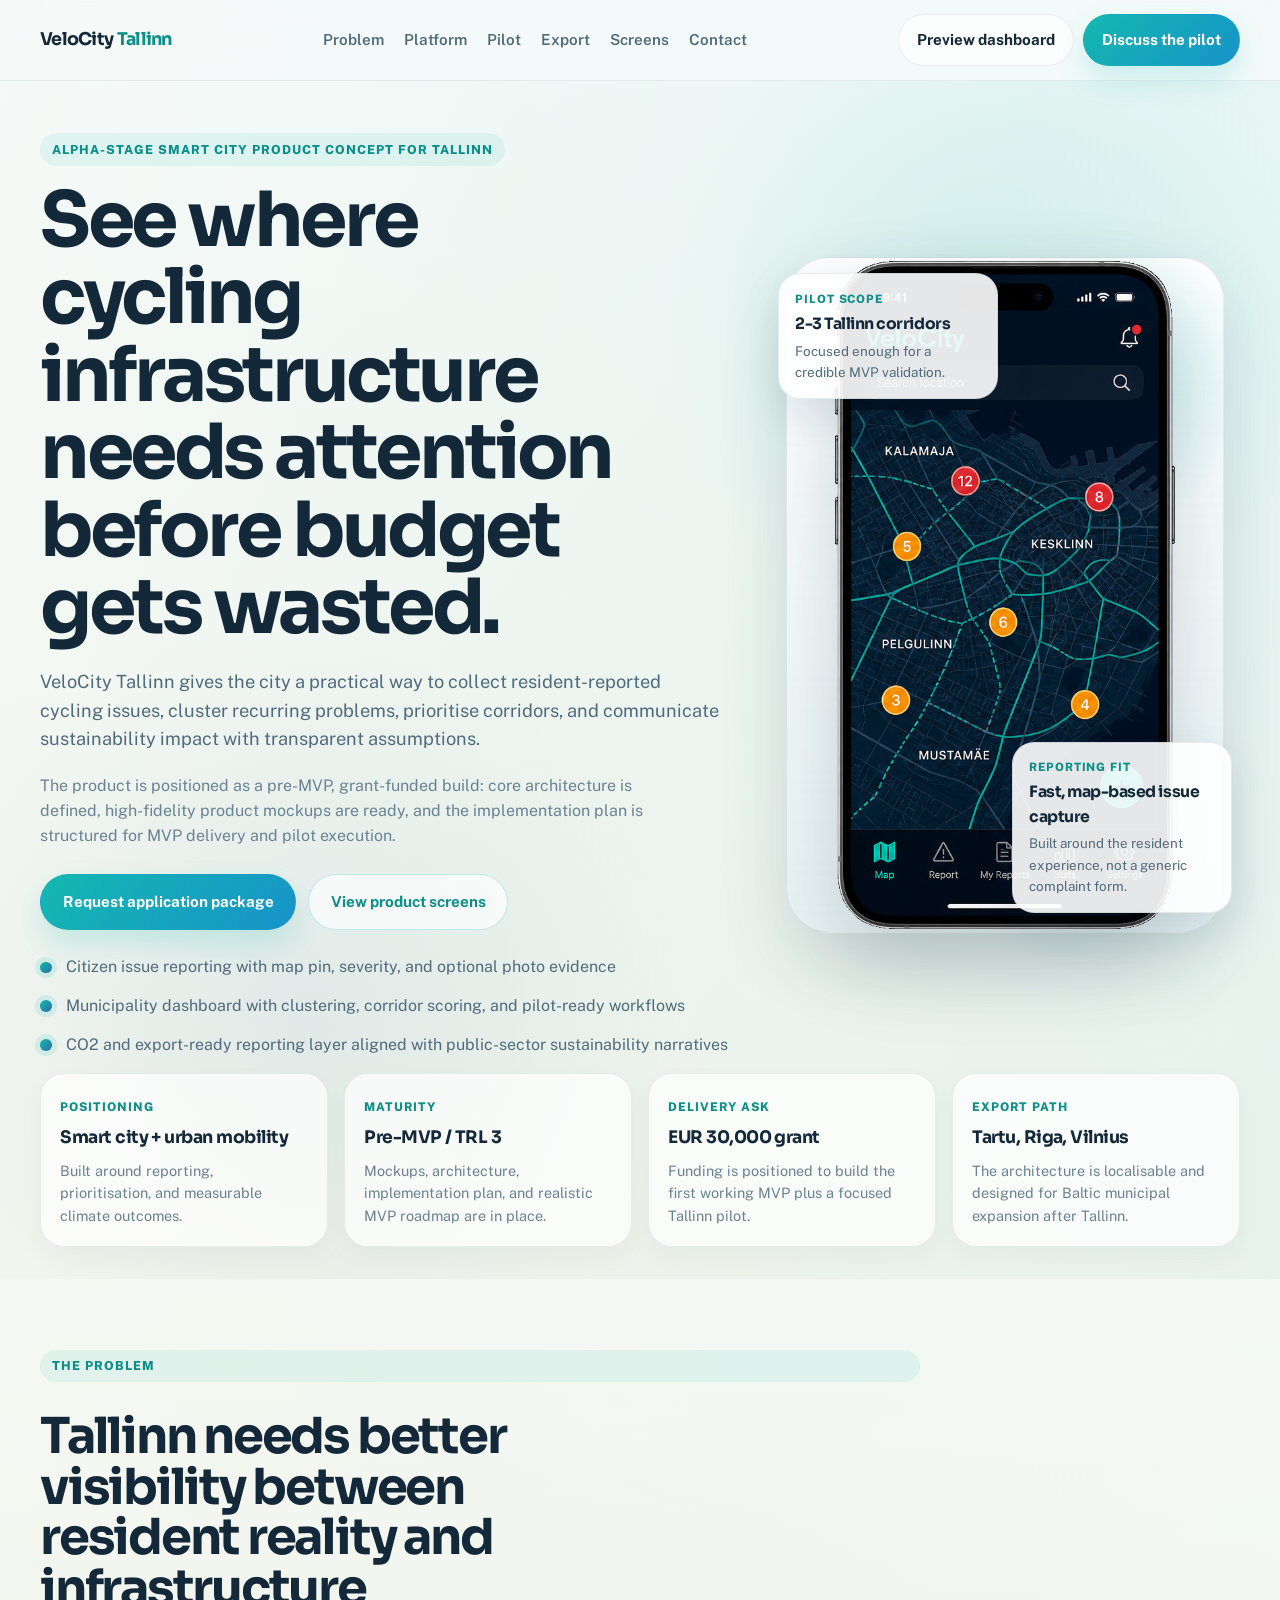
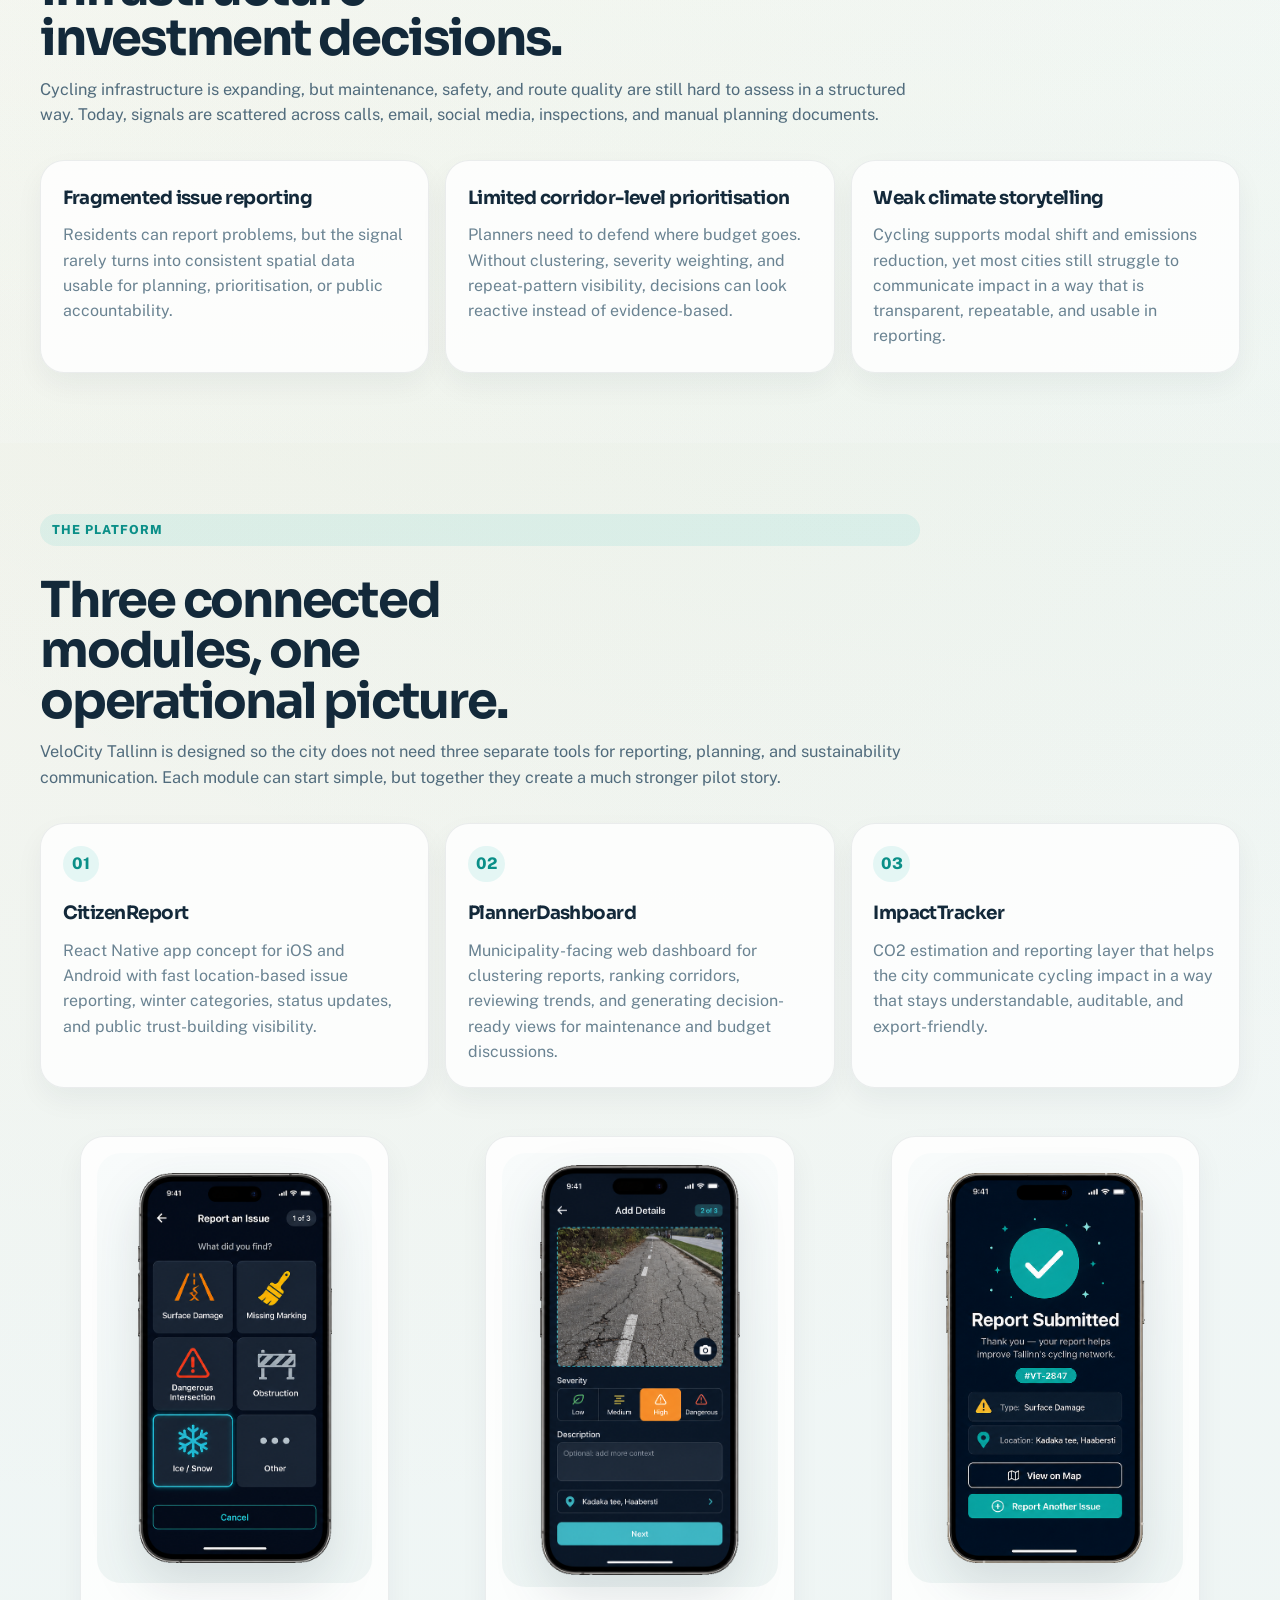
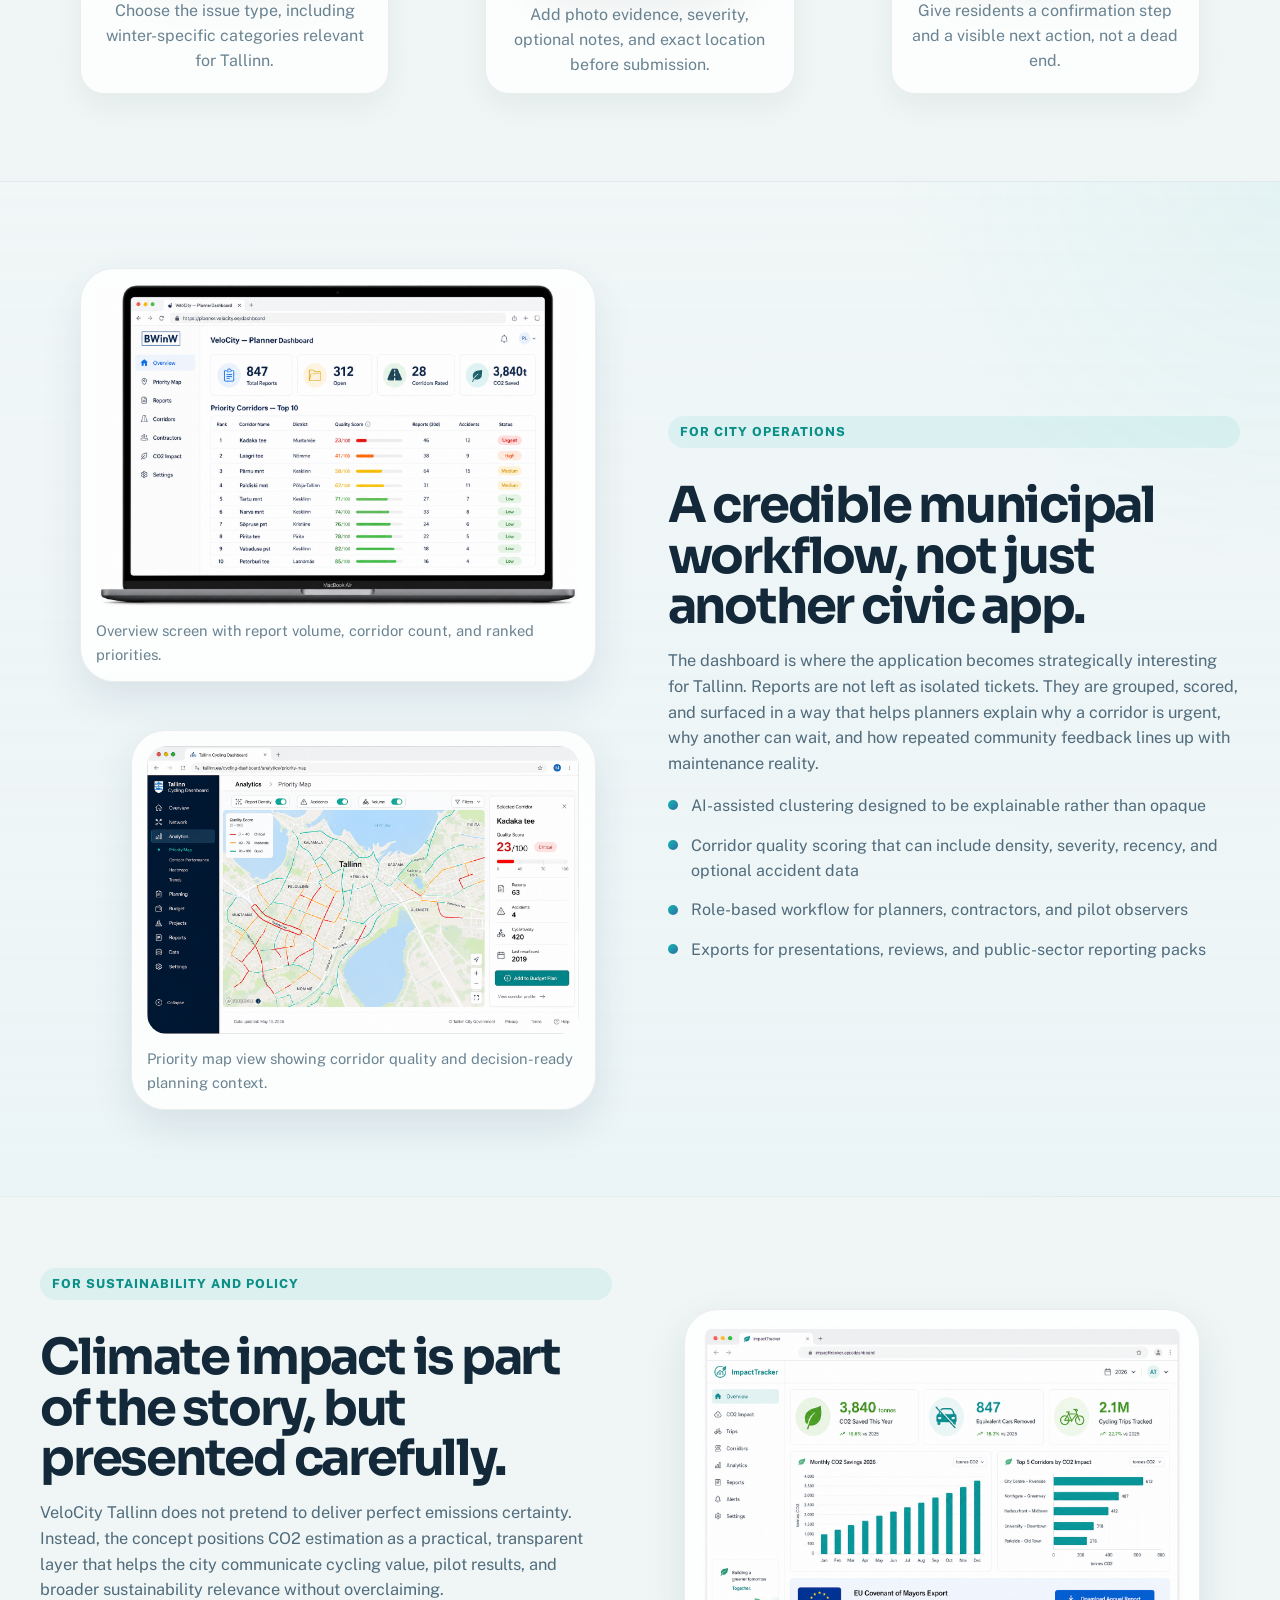
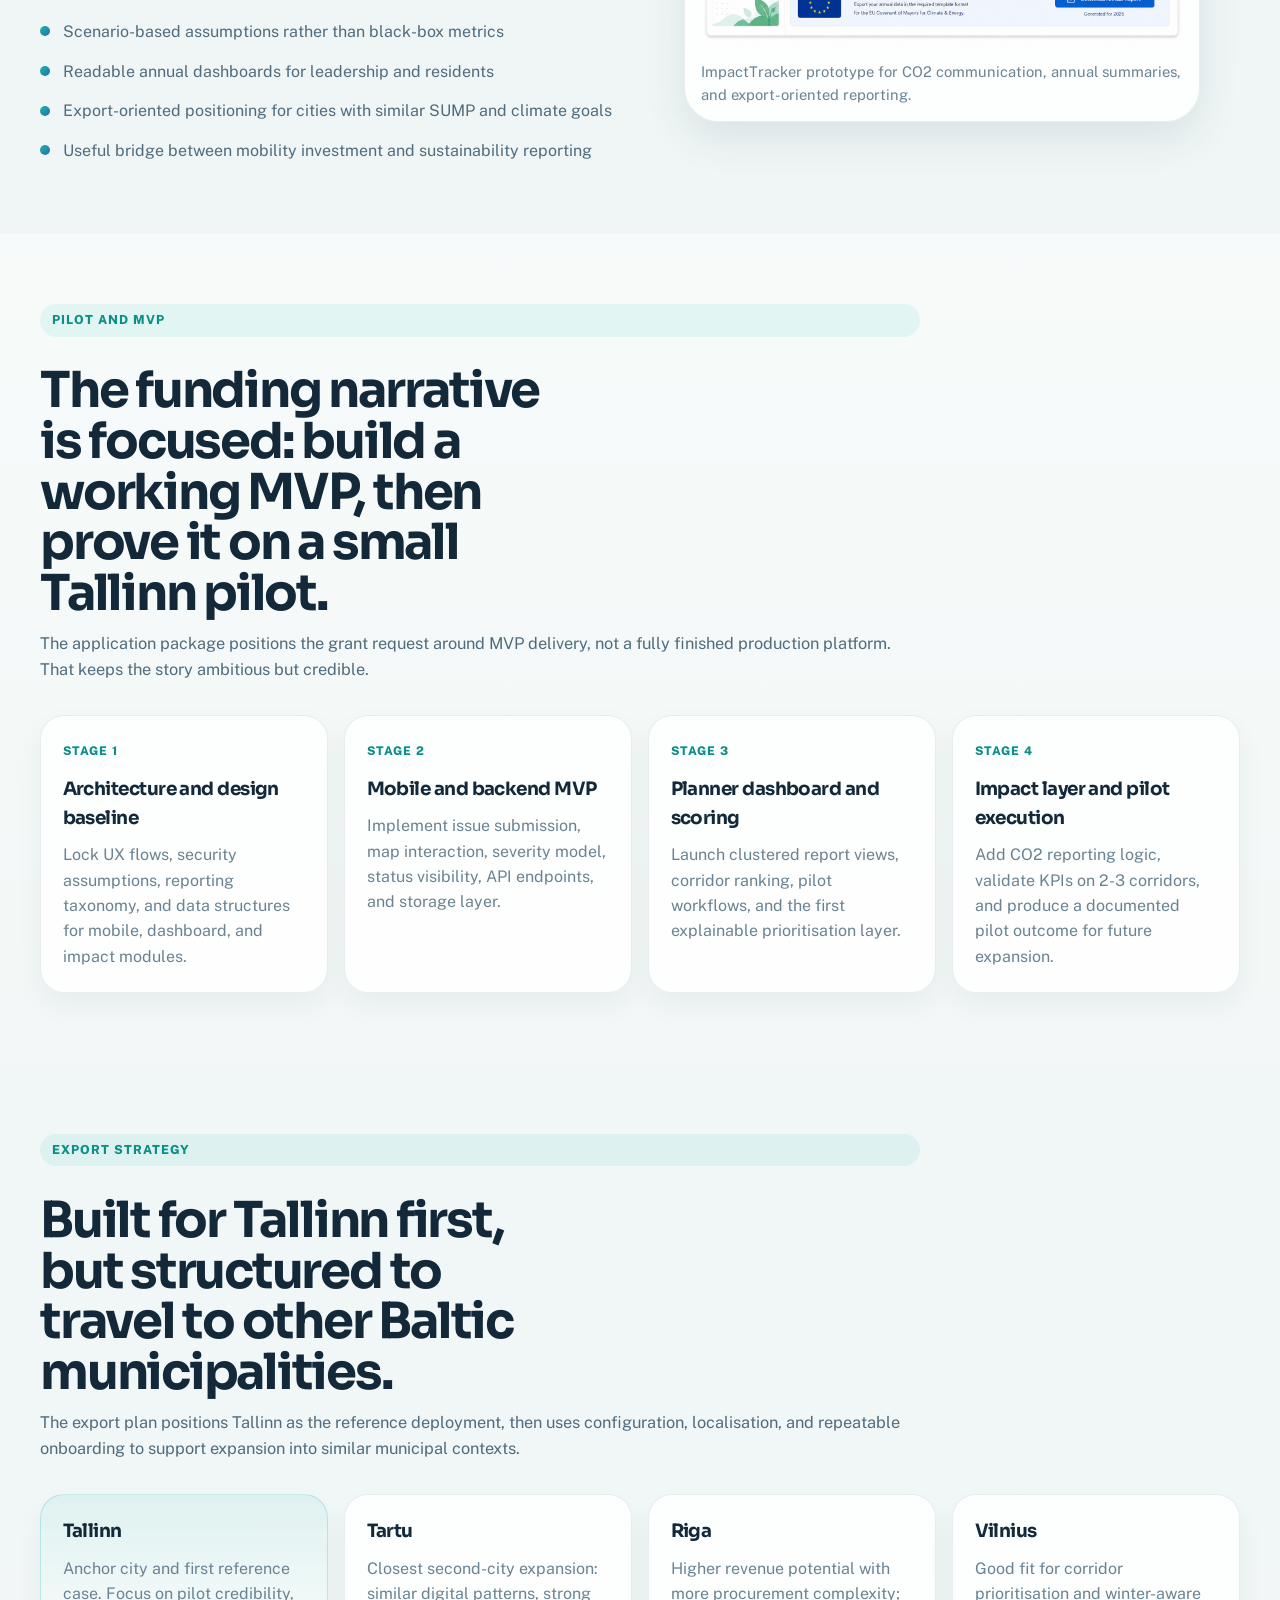
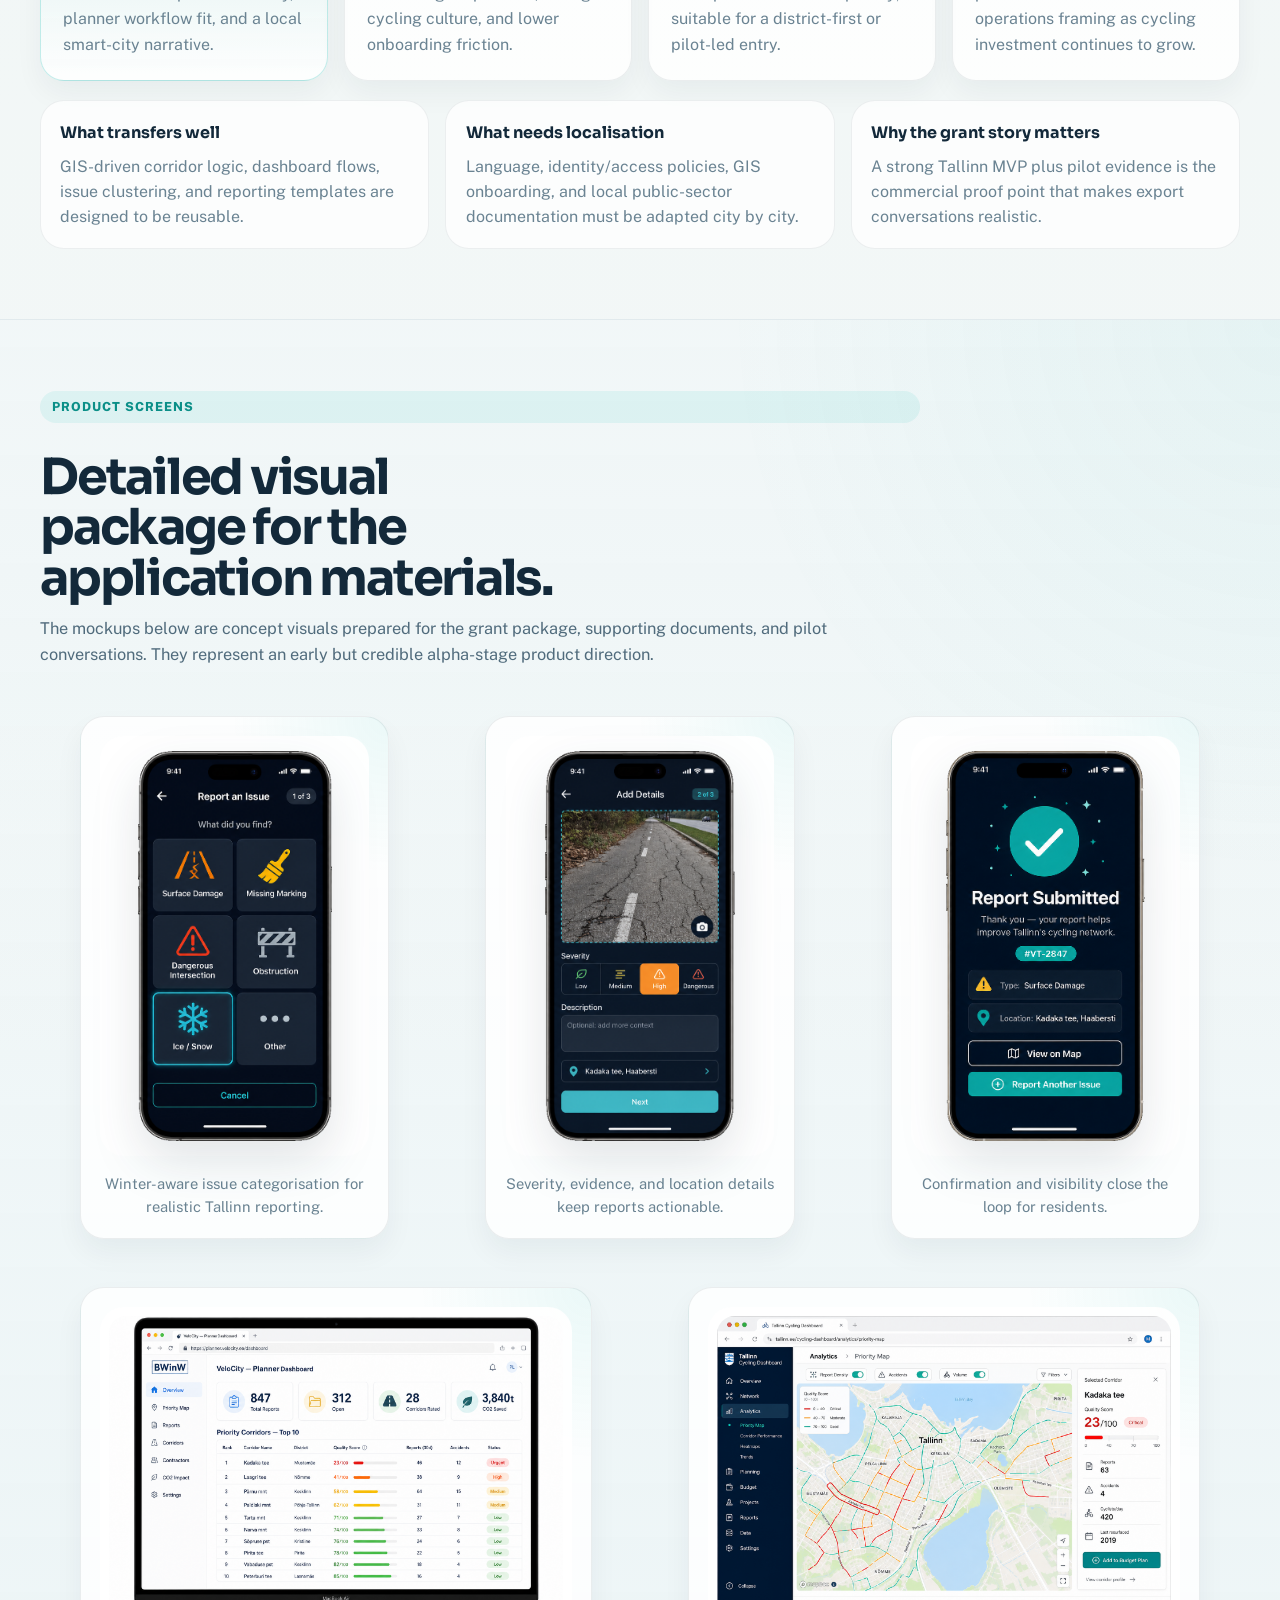
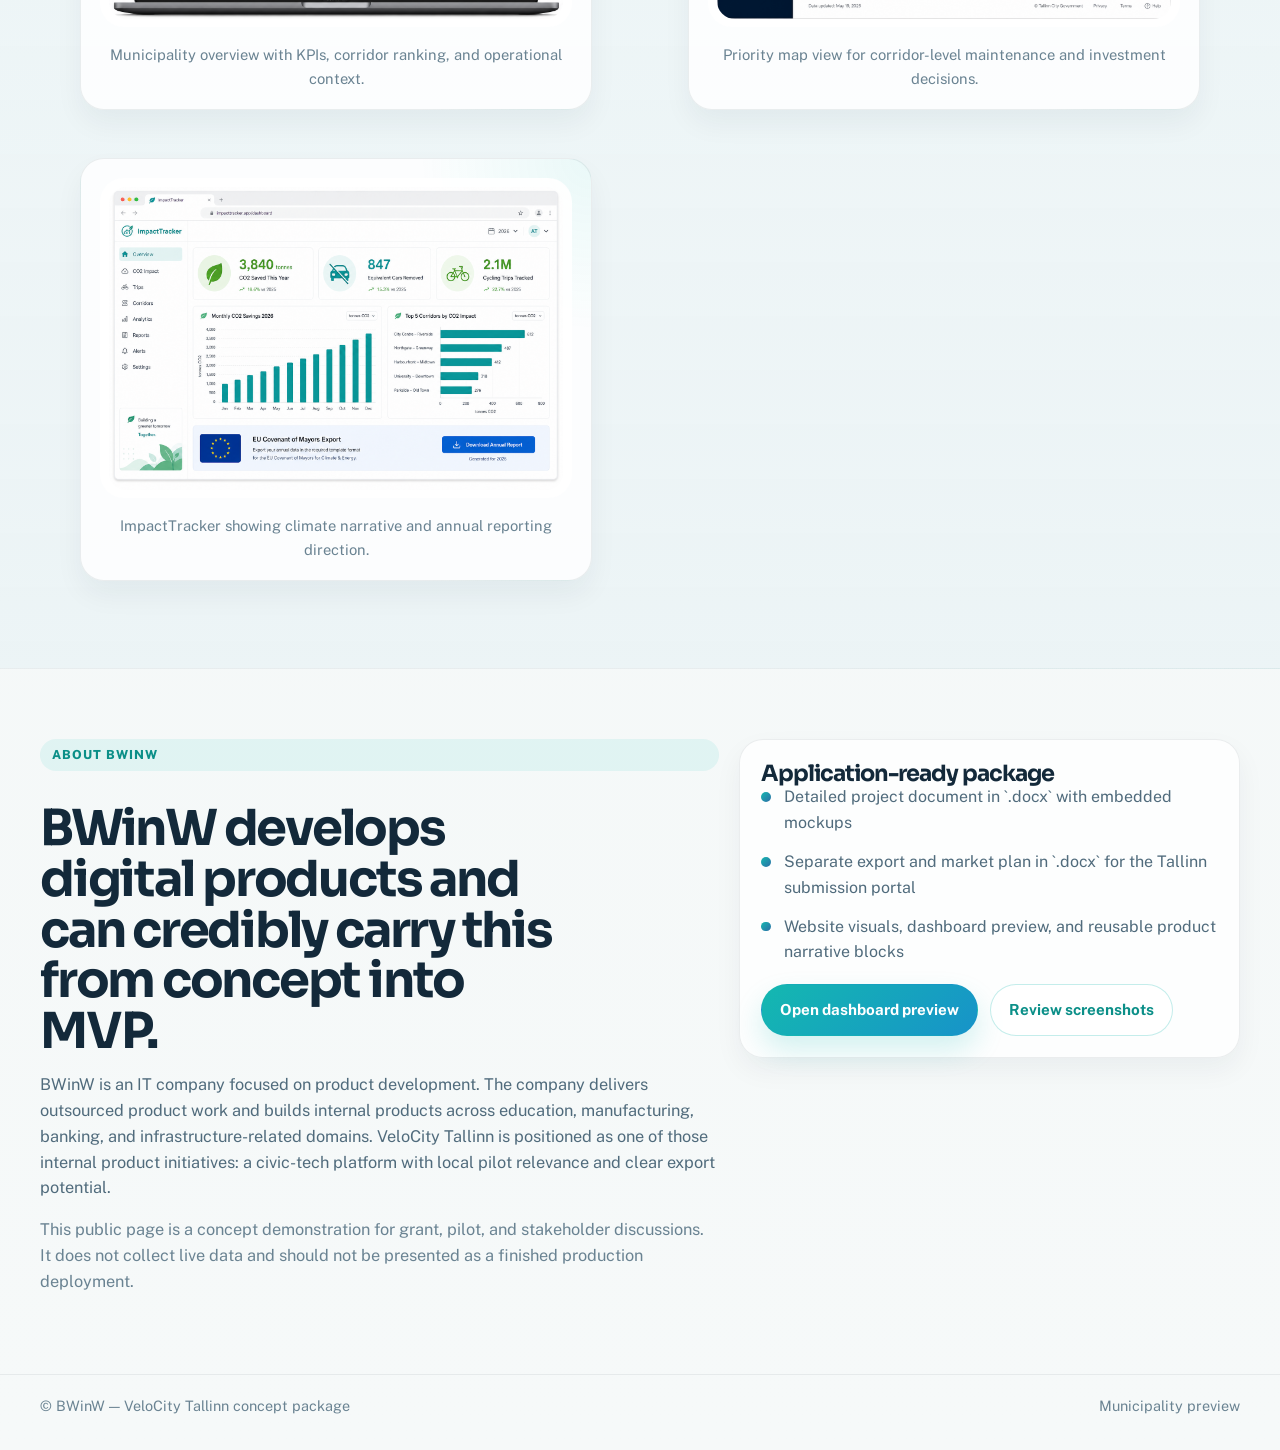
==== index.html @ 195e69ea "Initial project import" ====
<!DOCTYPE html>
<html lang="en">
<head>
  <meta charset="utf-8" />
  <meta name="viewport" content="width=device-width, initial-scale=1" />
  <title>VeloCity Tallinn — Cycling infrastructure intelligence</title>
  <meta
    name="description"
    content="VeloCity Tallinn is an alpha-stage cycling infrastructure intelligence platform for Tallinn: citizen reporting, municipal prioritisation, and measurable CO2 impact."
  />
  <link rel="preconnect" href="https://fonts.googleapis.com" />
  <link rel="preconnect" href="https://fonts.gstatic.com" crossorigin />
  <link href="https://fonts.googleapis.com/css2?family=Public+Sans:wght@400;500;600;700&family=Sora:wght@600;700;800&display=swap" rel="stylesheet" />
  <link rel="stylesheet" href="styles.css" />
</head>
<body>
  <header class="site-header">
    <div class="shell header-inner">
      <a class="logo" href="index.html">VeloCity <span>Tallinn</span></a>
      <nav class="nav" aria-label="Primary">
        <a href="#problem">Problem</a>
        <a href="#platform">Platform</a>
        <a href="#pilot">Pilot</a>
        <a href="#cities">Export</a>
        <a href="#gallery">Screens</a>
        <a href="#contact">Contact</a>
      </nav>
      <div class="header-actions">
        <a class="btn btn-ghost" href="login.html">Preview dashboard</a>
        <a class="btn btn-primary" href="#contact">Discuss the pilot</a>
      </div>
      <button type="button" class="nav-toggle" aria-expanded="false" aria-controls="nav-drawer" aria-label="Open menu"></button>
    </div>
    <div id="nav-drawer" class="nav-drawer" hidden>
      <a href="#problem">Problem</a>
      <a href="#platform">Platform</a>
      <a href="#pilot">Pilot</a>
      <a href="#cities">Export</a>
      <a href="#gallery">Screens</a>
      <a href="#contact">Contact</a>
      <a href="login.html">Preview dashboard</a>
      <a class="btn btn-primary" href="#contact">Discuss the pilot</a>
    </div>
  </header>

  <main>
    <section class="hero">
      <div class="hero-noise" aria-hidden="true"></div>
      <div class="shell hero-grid">
        <div class="hero-copy">
          <p class="eyebrow">Alpha-stage smart city product concept for Tallinn</p>
          <h1>See where cycling infrastructure needs attention before budget gets wasted.</h1>
          <p class="lead">
            VeloCity Tallinn gives the city a practical way to collect resident-reported cycling issues, cluster
            recurring problems, prioritise corridors, and communicate sustainability impact with transparent
            assumptions.
          </p>
          <p class="hero-note">
            The product is positioned as a pre-MVP, grant-funded build: core architecture is defined, high-fidelity
            product mockups are ready, and the implementation plan is structured for MVP delivery and pilot execution.
          </p>
          <div class="hero-ctas">
            <a class="btn btn-primary btn-lg" href="#contact">Request application package</a>
            <a class="btn btn-outline btn-lg" href="#gallery">View product screens</a>
          </div>
          <ul class="hero-points">
            <li>Citizen issue reporting with map pin, severity, and optional photo evidence</li>
            <li>Municipality dashboard with clustering, corridor scoring, and pilot-ready workflows</li>
            <li>CO2 and export-ready reporting layer aligned with public-sector sustainability narratives</li>
          </ul>
        </div>

        <div class="hero-visual">
          <div class="visual-stage">
            <div class="hero-stat hero-stat-top">
              <span class="hero-stat-label">Pilot scope</span>
              <strong>2-3 Tallinn corridors</strong>
              <span>Focused enough for a credible MVP validation.</span>
            </div>
            <div class="hero-stat hero-stat-bottom">
              <span class="hero-stat-label">Reporting fit</span>
              <strong>Fast, map-based issue capture</strong>
              <span>Built around the resident experience, not a generic complaint form.</span>
            </div>
            <div class="hero-screen">
              <img
                class="hero-device"
                src="assets/screen-01-map-overview-cutout.png"
                width="505"
                alt="VeloCity mobile map screen showing issue clusters in Tallinn"
                loading="eager"
              />
            </div>
          </div>
        </div>
      </div>

      <div class="shell metrics-strip" aria-label="Key positioning">
        <article>
          <span class="metric-kicker">Positioning</span>
          <strong>Smart city + urban mobility</strong>
          <p>Built around reporting, prioritisation, and measurable climate outcomes.</p>
        </article>
        <article>
          <span class="metric-kicker">Maturity</span>
          <strong>Pre-MVP / TRL 3</strong>
          <p>Mockups, architecture, implementation plan, and realistic MVP roadmap are in place.</p>
        </article>
        <article>
          <span class="metric-kicker">Delivery ask</span>
          <strong>EUR 30,000 grant</strong>
          <p>Funding is positioned to build the first working MVP plus a focused Tallinn pilot.</p>
        </article>
        <article>
          <span class="metric-kicker">Export path</span>
          <strong>Tartu, Riga, Vilnius</strong>
          <p>The architecture is localisable and designed for Baltic municipal expansion after Tallinn.</p>
        </article>
      </div>
    </section>

    <section id="problem" class="section section-soft">
      <div class="shell">
        <div class="section-head">
          <p class="eyebrow">The problem</p>
          <h2>Tallinn needs better visibility between resident reality and infrastructure investment decisions.</h2>
          <p class="section-intro">
            Cycling infrastructure is expanding, but maintenance, safety, and route quality are still hard to assess in
            a structured way. Today, signals are scattered across calls, email, social media, inspections, and manual
            planning documents.
          </p>
        </div>

        <div class="problem-grid">
          <article class="problem-card">
            <h3>Fragmented issue reporting</h3>
            <p>Residents can report problems, but the signal rarely turns into consistent spatial data usable for planning, prioritisation, or public accountability.</p>
          </article>
          <article class="problem-card">
            <h3>Limited corridor-level prioritisation</h3>
            <p>Planners need to defend where budget goes. Without clustering, severity weighting, and repeat-pattern visibility, decisions can look reactive instead of evidence-based.</p>
          </article>
          <article class="problem-card">
            <h3>Weak climate storytelling</h3>
            <p>Cycling supports modal shift and emissions reduction, yet most cities still struggle to communicate impact in a way that is transparent, repeatable, and usable in reporting.</p>
          </article>
        </div>
      </div>
    </section>

    <section id="platform" class="section">
      <div class="shell">
        <div class="section-head">
          <p class="eyebrow">The platform</p>
          <h2>Three connected modules, one operational picture.</h2>
          <p class="section-intro">
            VeloCity Tallinn is designed so the city does not need three separate tools for reporting, planning, and
            sustainability communication. Each module can start simple, but together they create a much stronger pilot story.
          </p>
        </div>

        <div class="module-grid">
          <article class="module-card">
            <span class="module-number">01</span>
            <h3>CitizenReport</h3>
            <p>React Native app concept for iOS and Android with fast location-based issue reporting, winter categories, status updates, and public trust-building visibility.</p>
          </article>
          <article class="module-card">
            <span class="module-number">02</span>
            <h3>PlannerDashboard</h3>
            <p>Municipality-facing web dashboard for clustering reports, ranking corridors, reviewing trends, and generating decision-ready views for maintenance and budget discussions.</p>
          </article>
          <article class="module-card">
            <span class="module-number">03</span>
            <h3>ImpactTracker</h3>
            <p>CO2 estimation and reporting layer that helps the city communicate cycling impact in a way that stays understandable, auditable, and export-friendly.</p>
          </article>
        </div>

        <div class="mobile-showcase">
          <figure class="mobile-shot">
            <div class="mobile-frame">
              <img src="assets/screen-02-issue-type-cutout.png" width="487" alt="Issue type selection screen" loading="lazy" />
            </div>
            <figcaption>Choose the issue type, including winter-specific categories relevant for Tallinn.</figcaption>
          </figure>
          <figure class="mobile-shot mobile-shot-featured">
            <div class="mobile-frame">
              <img src="assets/screen-03-report-details-cutout.png" width="473" alt="Issue details screen with severity and location" loading="lazy" />
            </div>
            <figcaption>Add photo evidence, severity, optional notes, and exact location before submission.</figcaption>
          </figure>
          <figure class="mobile-shot">
            <div class="mobile-frame">
              <img src="assets/screen-04-submitted-cutout.png" width="505" alt="Submission confirmation screen" loading="lazy" />
            </div>
            <figcaption>Give residents a confirmation step and a visible next action, not a dead end.</figcaption>
          </figure>
        </div>
      </div>
    </section>

    <section class="section section-alt">
      <div class="shell split">
        <div class="dashboard-showcase">
          <figure class="desktop-shot desktop-shot-main">
            <img src="assets/screen-05-dashboard-overview.png" width="1536" alt="Municipality dashboard overview" loading="lazy" />
            <figcaption>Overview screen with report volume, corridor count, and ranked priorities.</figcaption>
          </figure>
          <figure class="desktop-shot desktop-shot-secondary">
            <img src="assets/screen-06-priority-map.png" width="1536" alt="Priority map screen" loading="lazy" />
            <figcaption>Priority map view showing corridor quality and decision-ready planning context.</figcaption>
          </figure>
        </div>
        <div class="copy-stack">
          <p class="eyebrow">For city operations</p>
          <h2>A credible municipal workflow, not just another civic app.</h2>
          <p class="prose">
            The dashboard is where the application becomes strategically interesting for Tallinn. Reports are not left
            as isolated tickets. They are grouped, scored, and surfaced in a way that helps planners explain why a
            corridor is urgent, why another can wait, and how repeated community feedback lines up with maintenance reality.
          </p>
          <ul class="detail-list">
            <li>AI-assisted clustering designed to be explainable rather than opaque</li>
            <li>Corridor quality scoring that can include density, severity, recency, and optional accident data</li>
            <li>Role-based workflow for planners, contractors, and pilot observers</li>
            <li>Exports for presentations, reviews, and public-sector reporting packs</li>
          </ul>
        </div>
      </div>
    </section>

    <section class="section">
      <div class="shell split split-reverse">
        <div class="copy-stack">
          <p class="eyebrow">For sustainability and policy</p>
          <h2>Climate impact is part of the story, but presented carefully.</h2>
          <p class="prose">
            VeloCity Tallinn does not pretend to deliver perfect emissions certainty. Instead, the concept positions
            CO2 estimation as a practical, transparent layer that helps the city communicate cycling value, pilot
            results, and broader sustainability relevance without overclaiming.
          </p>
          <ul class="detail-list">
            <li>Scenario-based assumptions rather than black-box metrics</li>
            <li>Readable annual dashboards for leadership and residents</li>
            <li>Export-oriented positioning for cities with similar SUMP and climate goals</li>
            <li>Useful bridge between mobility investment and sustainability reporting</li>
          </ul>
        </div>
        <div class="impact-showcase">
          <figure class="desktop-shot impact-shot">
            <img src="assets/screen-07-co2-impact.png" width="1536" alt="ImpactTracker dashboard with CO2 metrics" loading="lazy" />
            <figcaption>ImpactTracker prototype for CO2 communication, annual summaries, and export-oriented reporting.</figcaption>
          </figure>
        </div>
      </div>
    </section>

    <section id="pilot" class="section section-soft">
      <div class="shell">
        <div class="section-head">
          <p class="eyebrow">Pilot and MVP</p>
          <h2>The funding narrative is focused: build a working MVP, then prove it on a small Tallinn pilot.</h2>
          <p class="section-intro">
            The application package positions the grant request around MVP delivery, not a fully finished production platform.
            That keeps the story ambitious but credible.
          </p>
        </div>

        <div class="roadmap-grid">
          <article class="roadmap-card">
            <span>Stage 1</span>
            <h3>Architecture and design baseline</h3>
            <p>Lock UX flows, security assumptions, reporting taxonomy, and data structures for mobile, dashboard, and impact modules.</p>
          </article>
          <article class="roadmap-card">
            <span>Stage 2</span>
            <h3>Mobile and backend MVP</h3>
            <p>Implement issue submission, map interaction, severity model, status visibility, API endpoints, and storage layer.</p>
          </article>
          <article class="roadmap-card">
            <span>Stage 3</span>
            <h3>Planner dashboard and scoring</h3>
            <p>Launch clustered report views, corridor ranking, pilot workflows, and the first explainable prioritisation layer.</p>
          </article>
          <article class="roadmap-card">
            <span>Stage 4</span>
            <h3>Impact layer and pilot execution</h3>
            <p>Add CO2 reporting logic, validate KPIs on 2-3 corridors, and produce a documented pilot outcome for future expansion.</p>
          </article>
        </div>
      </div>
    </section>

    <section id="cities" class="section">
      <div class="shell">
        <div class="section-head">
          <p class="eyebrow">Export strategy</p>
          <h2>Built for Tallinn first, but structured to travel to other Baltic municipalities.</h2>
          <p class="section-intro">
            The export plan positions Tallinn as the reference deployment, then uses configuration, localisation, and
            repeatable onboarding to support expansion into similar municipal contexts.
          </p>
        </div>

        <div class="market-grid">
          <article class="market-card market-card-active">
            <h3>Tallinn</h3>
            <p>Anchor city and first reference case. Focus on pilot credibility, planner workflow fit, and a local smart-city narrative.</p>
          </article>
          <article class="market-card">
            <h3>Tartu</h3>
            <p>Closest second-city expansion: similar digital patterns, strong cycling culture, and lower onboarding friction.</p>
          </article>
          <article class="market-card">
            <h3>Riga</h3>
            <p>Higher revenue potential with more procurement complexity; suitable for a district-first or pilot-led entry.</p>
          </article>
          <article class="market-card">
            <h3>Vilnius</h3>
            <p>Good fit for corridor prioritisation and winter-aware operations framing as cycling investment continues to grow.</p>
          </article>
        </div>

        <div class="export-band">
          <div>
            <h3>What transfers well</h3>
            <p>GIS-driven corridor logic, dashboard flows, issue clustering, and reporting templates are designed to be reusable.</p>
          </div>
          <div>
            <h3>What needs localisation</h3>
            <p>Language, identity/access policies, GIS onboarding, and local public-sector documentation must be adapted city by city.</p>
          </div>
          <div>
            <h3>Why the grant story matters</h3>
            <p>A strong Tallinn MVP plus pilot evidence is the commercial proof point that makes export conversations realistic.</p>
          </div>
        </div>
      </div>
    </section>

    <section id="gallery" class="section section-alt">
      <div class="shell">
        <div class="section-head">
          <p class="eyebrow">Product screens</p>
          <h2>Detailed visual package for the application materials.</h2>
          <p class="section-intro">
            The mockups below are concept visuals prepared for the grant package, supporting documents, and pilot conversations.
            They represent an early but credible alpha-stage product direction.
          </p>
        </div>

        <div class="gallery-grid gallery-grid-mobile">
          <figure class="gallery-card gallery-card-mobile">
            <div class="gallery-mobile-frame">
              <img src="assets/screen-02-issue-type-cutout.png" width="487" alt="Issue type selection screen" loading="lazy" />
            </div>
            <figcaption>Winter-aware issue categorisation for realistic Tallinn reporting.</figcaption>
          </figure>
          <figure class="gallery-card gallery-card-mobile">
            <div class="gallery-mobile-frame">
              <img src="assets/screen-03-report-details-cutout.png" width="473" alt="Issue details screen with photo and severity" loading="lazy" />
            </div>
            <figcaption>Severity, evidence, and location details keep reports actionable.</figcaption>
          </figure>
          <figure class="gallery-card gallery-card-mobile">
            <div class="gallery-mobile-frame">
              <img src="assets/screen-04-submitted-cutout.png" width="505" alt="Submission confirmation screen" loading="lazy" />
            </div>
            <figcaption>Confirmation and visibility close the loop for residents.</figcaption>
          </figure>
          <figure class="gallery-card gallery-card-desktop">
            <div class="gallery-desktop-frame">
              <img src="assets/screen-05-dashboard-overview.png" width="1536" alt="Planner dashboard overview" loading="lazy" />
            </div>
            <figcaption>Municipality overview with KPIs, corridor ranking, and operational context.</figcaption>
          </figure>
          <figure class="gallery-card gallery-card-desktop">
            <div class="gallery-desktop-frame">
              <img src="assets/screen-06-priority-map.png" width="1536" alt="Priority map screen" loading="lazy" />
            </div>
            <figcaption>Priority map view for corridor-level maintenance and investment decisions.</figcaption>
          </figure>
          <figure class="gallery-card gallery-card-desktop">
            <div class="gallery-desktop-frame">
              <img src="assets/screen-07-co2-impact.png" width="1536" alt="Impact dashboard screen" loading="lazy" />
            </div>
            <figcaption>ImpactTracker showing climate narrative and annual reporting direction.</figcaption>
          </figure>
        </div>
      </div>
    </section>

    <section id="contact" class="section section-cta">
      <div class="shell cta-shell">
        <div class="cta-copy">
          <p class="eyebrow">About BWinW</p>
          <h2>BWinW develops digital products and can credibly carry this from concept into MVP.</h2>
          <p class="prose">
            BWinW is an IT company focused on product development. The company delivers outsourced product work and
            builds internal products across education, manufacturing, banking, and infrastructure-related domains.
            VeloCity Tallinn is positioned as one of those internal product initiatives: a civic-tech platform with
            local pilot relevance and clear export potential.
          </p>
          <p class="prose muted">
            This public page is a concept demonstration for grant, pilot, and stakeholder discussions. It does not collect live
            data and should not be presented as a finished production deployment.
          </p>
        </div>
        <div class="cta-panel">
          <h3>Application-ready package</h3>
          <ul class="detail-list">
            <li>Detailed project document in `.docx` with embedded mockups</li>
            <li>Separate export and market plan in `.docx` for the Tallinn submission portal</li>
            <li>Website visuals, dashboard preview, and reusable product narrative blocks</li>
          </ul>
          <div class="cta-actions">
            <a class="btn btn-primary" href="login.html">Open dashboard preview</a>
            <a class="btn btn-outline" href="#gallery">Review screenshots</a>
          </div>
        </div>
      </div>
    </section>
  </main>

  <footer class="site-footer">
    <div class="shell footer-inner">
      <span>© BWinW — VeloCity Tallinn concept package</span>
      <a href="login.html">Municipality preview</a>
    </div>
  </footer>

  <script src="site.js"></script>
</body>
</html>
---- styles.css ----
:root {
  --bg: #f4f8f7;
  --bg-soft: #eef5f4;
  --bg-elevated: rgba(255, 255, 255, 0.82);
  --surface: #ffffff;
  --surface-strong: rgba(255, 255, 255, 0.94);
  --text: #13293a;
  --text-soft: #506b7c;
  --muted: #6a8392;
  --line: rgba(19, 41, 58, 0.1);
  --accent: #14b8b0;
  --accent-strong: #0b8f88;
  --accent-ink: #eaf9f7;
  --accent-blue: #2d6da6;
  --accent-amber: #f1be5a;
  --shadow-lg: 0 28px 72px rgba(25, 68, 92, 0.12);
  --shadow-md: 0 16px 40px rgba(22, 63, 86, 0.1);
  --radius-sm: 16px;
  --radius-md: 24px;
  --radius-lg: 34px;
  --font-display: "Sora", "Trebuchet MS", sans-serif;
  --font-body: "Public Sans", system-ui, -apple-system, sans-serif;
}

*,
*::before,
*::after {
  box-sizing: border-box;
}

html {
  scroll-behavior: smooth;
}

main section[id] {
  scroll-margin-top: 110px;
}

body {
  margin: 0;
  min-height: 100vh;
  font-family: var(--font-body);
  color: var(--text);
  background:
    radial-gradient(circle at top right, rgba(20, 184, 176, 0.1), transparent 28%),
    radial-gradient(circle at 18% 14%, rgba(241, 190, 90, 0.12), transparent 22%),
    linear-gradient(180deg, #f8fbfb 0%, #eef5f4 38%, #f6f9f9 100%);
  line-height: 1.58;
}

img {
  max-width: 100%;
  display: block;
  height: auto;
}

a {
  color: var(--accent-strong);
  text-decoration: none;
}

a:hover {
  text-decoration: underline;
}

code {
  padding: 0.12em 0.38em;
  font-size: 0.92em;
  background: rgba(19, 41, 58, 0.07);
  border-radius: 6px;
}

.shell {
  width: min(1200px, calc(100% - 2rem));
  margin-inline: auto;
}

.site-header {
  position: sticky;
  top: 0;
  z-index: 50;
  backdrop-filter: blur(18px);
  background: rgba(248, 251, 251, 0.78);
  border-bottom: 1px solid rgba(19, 41, 58, 0.08);
}

.header-inner {
  display: flex;
  align-items: center;
  justify-content: space-between;
  gap: 1rem;
  padding: 0.9rem 0;
}

.logo {
  color: var(--text);
  font-family: var(--font-display);
  font-weight: 700;
  letter-spacing: -0.04em;
  font-size: 1.1rem;
}

.logo:hover {
  text-decoration: none;
}

.logo span {
  color: var(--accent-strong);
}

.nav {
  display: none;
  gap: 1.25rem;
  align-items: center;
}

.nav a {
  color: var(--text-soft);
  font-size: 0.95rem;
  font-weight: 600;
}

.nav a:hover {
  color: var(--text);
  text-decoration: none;
}

.header-actions {
  display: none;
  align-items: center;
  gap: 0.6rem;
}

.btn {
  display: inline-flex;
  align-items: center;
  justify-content: center;
  gap: 0.45rem;
  padding: 0.8rem 1.12rem;
  border-radius: 999px;
  border: 1px solid transparent;
  font-family: var(--font-body);
  font-size: 0.95rem;
  font-weight: 700;
  cursor: pointer;
  transition: transform 0.18s ease, box-shadow 0.18s ease, background 0.18s ease, border-color 0.18s ease, color 0.18s ease;
}

.btn:hover {
  transform: translateY(-1px);
  text-decoration: none;
}

.btn-primary {
  color: #ffffff;
  background: linear-gradient(135deg, #14b8b0 0%, #1793c9 100%);
  box-shadow: 0 14px 28px rgba(20, 184, 176, 0.18);
}

.btn-primary:hover {
  box-shadow: 0 18px 32px rgba(20, 184, 176, 0.24);
}

.btn-ghost {
  color: var(--text);
  background: rgba(255, 255, 255, 0.68);
  border-color: rgba(19, 41, 58, 0.08);
}

.btn-outline {
  color: var(--accent-strong);
  background: rgba(255, 255, 255, 0.7);
  border-color: rgba(20, 184, 176, 0.25);
}

.btn-lg {
  padding: 0.95rem 1.35rem;
}

.nav-toggle {
  position: relative;
  width: 42px;
  height: 42px;
  border: 1px solid rgba(19, 41, 58, 0.12);
  border-radius: 12px;
  background: rgba(255, 255, 255, 0.72);
}

.nav-toggle::before,
.nav-toggle::after {
  content: "";
  position: absolute;
  left: 10px;
  right: 10px;
  height: 2px;
  border-radius: 999px;
  background: var(--text);
}

.nav-toggle::before {
  top: 13px;
  box-shadow: 0 7px 0 var(--text);
}

.nav-toggle::after {
  bottom: 13px;
}

.nav-drawer {
  padding: 0 1rem 1rem;
  display: flex;
  flex-direction: column;
  gap: 0.75rem;
  background: rgba(248, 251, 251, 0.95);
  border-top: 1px solid rgba(19, 41, 58, 0.05);
}

.nav-drawer a {
  color: var(--text);
  font-weight: 600;
  padding: 0.3rem 0;
}

@media (min-width: 980px) {
  .nav,
  .header-actions {
    display: flex;
  }

  .nav-toggle {
    display: none;
  }

  .nav-drawer {
    display: none !important;
  }
}

.hero {
  position: relative;
  overflow: hidden;
  padding: 3.25rem 0 2rem;
}

.hero-noise {
  position: absolute;
  inset: 0;
  background:
    radial-gradient(circle at 78% 20%, rgba(20, 184, 176, 0.12), transparent 24%),
    radial-gradient(circle at 24% 78%, rgba(45, 109, 166, 0.08), transparent 28%),
    linear-gradient(120deg, rgba(255, 255, 255, 0.48), rgba(255, 255, 255, 0));
  pointer-events: none;
}

.hero-grid {
  position: relative;
  display: grid;
  gap: 2.25rem;
  align-items: center;
}

@media (min-width: 960px) {
  .hero-grid {
    grid-template-columns: minmax(0, 1fr) minmax(360px, 470px);
    gap: 2.5rem;
  }
}

.eyebrow {
  margin: 0 0 1rem;
  display: inline-flex;
  align-items: center;
  padding: 0.4rem 0.75rem;
  border-radius: 999px;
  background: rgba(20, 184, 176, 0.09);
  color: var(--accent-strong);
  font-size: 0.78rem;
  font-weight: 800;
  text-transform: uppercase;
  letter-spacing: 0.08em;
}

.hero-copy h1,
.section h2,
.cta-copy h2,
.cta-panel h3 {
  margin: 0;
  font-family: var(--font-display);
  letter-spacing: -0.045em;
  line-height: 1.02;
}

.hero-copy h1 {
  font-size: clamp(2.3rem, 6vw, 4.75rem);
  max-width: 10.5ch;
}

.lead {
  margin: 1.3rem 0 0;
  max-width: 62ch;
  font-size: 1.14rem;
  color: var(--text-soft);
}

.hero-note {
  margin: 1.15rem 0 0;
  max-width: 63ch;
  color: var(--muted);
}

.hero-ctas {
  display: flex;
  flex-wrap: wrap;
  gap: 0.75rem;
  margin: 1.6rem 0 0;
}

.hero-points {
  margin: 1.5rem 0 0;
  padding: 0;
  list-style: none;
  display: grid;
  gap: 0.85rem;
}

.hero-points li {
  position: relative;
  padding-left: 1.6rem;
  color: var(--text-soft);
}

.hero-points li::before {
  content: "";
  position: absolute;
  left: 0;
  top: 0.45rem;
  width: 0.72rem;
  height: 0.72rem;
  border-radius: 50%;
  background: linear-gradient(135deg, #14b8b0, #2d6da6);
  box-shadow: 0 0 0 5px rgba(20, 184, 176, 0.13);
}

.hero-visual {
  position: relative;
}

.visual-stage {
  position: relative;
  min-height: 560px;
  padding: 1.25rem 1rem;
}

@media (min-width: 960px) {
  .visual-stage {
    min-height: 640px;
  }
}

.visual-stage::before {
  content: "";
  position: absolute;
  inset: 1rem;
  border-radius: 44px;
  background:
    radial-gradient(circle at 72% 18%, rgba(20, 184, 176, 0.24), transparent 24%),
    linear-gradient(180deg, rgba(255, 255, 255, 0.98), rgba(231, 243, 246, 0.72));
  border: 1px solid rgba(19, 41, 58, 0.08);
  box-shadow: var(--shadow-lg);
}

.visual-stage::after {
  content: "";
  position: absolute;
  inset: auto 14% 4% auto;
  width: 210px;
  height: 210px;
  border-radius: 50%;
  background: radial-gradient(circle, rgba(45, 109, 166, 0.22), transparent 68%);
  filter: blur(10px);
}

.hero-screen {
  position: relative;
  z-index: 2;
  width: min(100%, 340px);
  margin: 0 auto;
  display: flex;
  align-items: flex-end;
  justify-content: center;
}

.hero-device {
  position: relative;
  width: 100%;
  filter: drop-shadow(0 34px 40px rgba(16, 41, 58, 0.18));
  animation: drift 7.5s ease-in-out infinite;
}

.hero-stat {
  position: absolute;
  z-index: 3;
  width: 220px;
  padding: 0.95rem 1rem;
  border-radius: 22px;
  background: rgba(255, 255, 255, 0.9);
  border: 1px solid rgba(19, 41, 58, 0.09);
  box-shadow: var(--shadow-md);
}

.hero-stat strong {
  display: block;
  margin: 0.25rem 0;
  font-family: var(--font-display);
  font-size: 0.98rem;
  letter-spacing: -0.03em;
}

.hero-stat span {
  display: block;
  color: var(--text-soft);
  font-size: 0.84rem;
}

.hero-stat-label {
  color: var(--accent-strong) !important;
  font-weight: 800;
  text-transform: uppercase;
  letter-spacing: 0.08em;
  font-size: 0.72rem !important;
}

.hero-stat-top {
  top: 2rem;
  left: 0.5rem;
}

.hero-stat-bottom {
  right: 0.5rem;
  bottom: 2.25rem;
}

@media (max-width: 959px) {
  .visual-stage {
    min-height: auto;
    display: flex;
    flex-direction: column;
    gap: 0.85rem;
    align-items: center;
  }

  .hero-screen {
    width: min(100%, 320px);
  }

  .hero-stat {
    position: static;
    width: min(100%, 320px);
  }

  .visual-stage::before {
    inset: 0;
  }
}

@keyframes drift {
  0%,
  100% {
    transform: translateY(0);
  }

  50% {
    transform: translateY(-9px);
  }
}

.metrics-strip {
  position: relative;
  z-index: 1;
  margin-top: 1rem;
  display: grid;
  gap: 1rem;
}

@media (min-width: 900px) {
  .metrics-strip {
    grid-template-columns: repeat(4, 1fr);
  }
}

.metrics-strip article {
  padding: 1.15rem 1.2rem;
  border-radius: var(--radius-md);
  background: rgba(255, 255, 255, 0.72);
  border: 1px solid rgba(19, 41, 58, 0.08);
  box-shadow: 0 10px 24px rgba(19, 41, 58, 0.04);
}

.metric-kicker {
  display: inline-block;
  color: var(--accent-strong);
  font-size: 0.75rem;
  font-weight: 800;
  text-transform: uppercase;
  letter-spacing: 0.08em;
}

.metrics-strip strong {
  display: block;
  margin-top: 0.35rem;
  font-family: var(--font-display);
  font-size: 1.08rem;
  letter-spacing: -0.03em;
}

.metrics-strip p {
  margin: 0.55rem 0 0;
  color: var(--muted);
  font-size: 0.9rem;
}

.section {
  padding: 4.4rem 0;
}

.section-soft {
  background:
    linear-gradient(180deg, rgba(255, 255, 255, 0.5), rgba(246, 250, 250, 0.2));
}

.section-alt {
  background:
    radial-gradient(circle at top right, rgba(20, 184, 176, 0.06), transparent 24%),
    linear-gradient(180deg, rgba(241, 247, 248, 0.76), rgba(235, 244, 246, 0.9));
  border-block: 1px solid rgba(19, 41, 58, 0.05);
}

.section-head {
  display: grid;
  gap: 0.8rem;
  margin-bottom: 2rem;
  max-width: 880px;
}

.section h2 {
  font-size: clamp(1.85rem, 4vw, 3.1rem);
  max-width: 14ch;
}

.section-intro,
.prose {
  margin: 0;
  color: var(--text-soft);
  font-size: 1.02rem;
}

.problem-grid,
.module-grid,
.roadmap-grid,
.market-grid,
.gallery-grid {
  display: grid;
  gap: 1rem;
}

.problem-grid {
  grid-template-columns: repeat(auto-fit, minmax(240px, 1fr));
}

.module-grid {
  grid-template-columns: repeat(auto-fit, minmax(240px, 1fr));
  margin-bottom: 2rem;
}

.problem-card,
.module-card,
.roadmap-card,
.market-card,
.cta-panel {
  border-radius: var(--radius-md);
  border: 1px solid rgba(19, 41, 58, 0.08);
  background: rgba(255, 255, 255, 0.8);
  box-shadow: 0 12px 28px rgba(19, 41, 58, 0.05);
}

.problem-card,
.module-card,
.roadmap-card,
.market-card {
  padding: 1.35rem 1.35rem 1.45rem;
}

.problem-card h3,
.module-card h3,
.roadmap-card h3,
.market-card h3 {
  margin: 0 0 0.65rem;
  font-family: var(--font-display);
  font-size: 1.15rem;
  letter-spacing: -0.03em;
}

.problem-card p,
.module-card p,
.roadmap-card p,
.market-card p {
  margin: 0;
  color: var(--muted);
}

.module-number {
  display: inline-flex;
  width: 2.3rem;
  height: 2.3rem;
  align-items: center;
  justify-content: center;
  margin-bottom: 1rem;
  border-radius: 50%;
  color: var(--accent-strong);
  background: rgba(20, 184, 176, 0.1);
  font-weight: 800;
}

.feature-frame,
.image-panel {
  border-radius: var(--radius-lg);
  overflow: hidden;
  border: 1px solid rgba(19, 41, 58, 0.08);
  background: rgba(255, 255, 255, 0.8);
  box-shadow: var(--shadow-lg);
}

.mobile-showcase {
  display: grid;
  gap: 1rem;
  grid-template-columns: repeat(auto-fit, minmax(220px, 1fr));
}

.mobile-shot {
  display: flex;
  flex-direction: column;
  gap: 0.9rem;
  padding: 1rem;
  border-radius: var(--radius-md);
  border: 1px solid rgba(19, 41, 58, 0.08);
  background: rgba(255, 255, 255, 0.82);
  box-shadow: 0 12px 28px rgba(19, 41, 58, 0.05);
}

.mobile-frame {
  min-height: 430px;
  display: flex;
  align-items: center;
  justify-content: center;
  padding: 0.75rem;
  border-radius: 24px;
  background: linear-gradient(180deg, rgba(248, 251, 251, 0.98), rgba(238, 245, 244, 0.96));
}

.mobile-frame img {
  width: auto;
  max-height: 390px;
  filter: drop-shadow(0 20px 24px rgba(19, 41, 58, 0.12));
}

.mobile-shot-featured .mobile-frame img {
  max-height: 410px;
}

.mobile-shot figcaption {
  color: var(--muted);
  text-align: center;
}

.split {
  display: grid;
  gap: 1.35rem;
  align-items: center;
}

@media (min-width: 960px) {
  .split {
    grid-template-columns: minmax(0, 1.02fr) minmax(320px, 0.98fr);
    gap: 2rem;
  }

  .split-reverse {
    grid-template-columns: minmax(320px, 0.98fr) minmax(0, 1.02fr);
  }
}

.copy-stack {
  display: grid;
  gap: 1rem;
}

.dashboard-showcase {
  display: grid;
  gap: 1rem;
}

.desktop-shot {
  padding: 0.95rem;
  border-radius: var(--radius-lg);
  border: 1px solid rgba(19, 41, 58, 0.08);
  background: rgba(255, 255, 255, 0.84);
  box-shadow: var(--shadow-md);
}

.desktop-shot img {
  width: 100%;
  border-radius: 20px;
}

.desktop-shot figcaption {
  margin-top: 0.8rem;
  color: var(--muted);
  font-size: 0.92rem;
}

.desktop-shot-secondary {
  max-width: 78%;
  margin-left: auto;
}

.impact-showcase {
  display: block;
}

.detail-list {
  margin: 0;
  padding: 0;
  list-style: none;
  display: grid;
  gap: 0.9rem;
}

.detail-list li {
  position: relative;
  padding-left: 1.45rem;
  color: var(--text-soft);
}

.detail-list li::before {
  content: "";
  position: absolute;
  left: 0;
  top: 0.46rem;
  width: 0.62rem;
  height: 0.62rem;
  border-radius: 999px;
  background: linear-gradient(135deg, #14b8b0, #2d6da6);
}

.roadmap-grid {
  grid-template-columns: repeat(auto-fit, minmax(240px, 1fr));
}

.roadmap-card span {
  display: inline-block;
  margin-bottom: 0.8rem;
  color: var(--accent-strong);
  font-size: 0.75rem;
  font-weight: 800;
  text-transform: uppercase;
  letter-spacing: 0.08em;
}

.market-grid {
  grid-template-columns: repeat(auto-fit, minmax(210px, 1fr));
  margin-bottom: 1rem;
}

.market-card-active {
  border-color: rgba(20, 184, 176, 0.24);
  background: linear-gradient(180deg, rgba(20, 184, 176, 0.08), rgba(255, 255, 255, 0.84));
}

.export-band {
  display: grid;
  gap: 1rem;
  margin-top: 1.2rem;
}

@media (min-width: 900px) {
  .export-band {
    grid-template-columns: repeat(3, 1fr);
  }
}

.export-band > div {
  padding: 1.15rem 1.2rem;
  border-radius: var(--radius-md);
  background: rgba(255, 255, 255, 0.74);
  border: 1px solid rgba(19, 41, 58, 0.07);
}

.export-band h3 {
  margin: 0 0 0.55rem;
  font-family: var(--font-display);
  font-size: 1rem;
}

.export-band p {
  margin: 0;
  color: var(--muted);
}

.gallery-card {
  display: flex;
  flex-direction: column;
  gap: 1rem;
  align-items: stretch;
  justify-content: flex-start;
  padding: 1.2rem;
  border-radius: var(--radius-md);
  border: 1px solid rgba(19, 41, 58, 0.08);
  background:
    radial-gradient(circle at top right, rgba(20, 184, 176, 0.08), transparent 26%),
    rgba(255, 255, 255, 0.82);
  box-shadow: 0 14px 28px rgba(19, 41, 58, 0.05);
}

.gallery-card figcaption {
  color: var(--muted);
  font-size: 0.92rem;
  text-align: center;
}

.gallery-grid-mobile {
  grid-template-columns: repeat(1, minmax(0, 1fr));
}

.gallery-mobile-frame,
.gallery-desktop-frame {
  border-radius: 24px;
  background: rgba(255, 255, 255, 0.92);
}

.gallery-mobile-frame {
  min-height: 420px;
  padding: 0.75rem;
  display: flex;
  align-items: center;
  justify-content: center;
}

.gallery-mobile-frame img {
  width: auto;
  max-height: 390px;
  filter: drop-shadow(0 20px 24px rgba(19, 41, 58, 0.12));
}

.gallery-desktop-frame {
  padding: 0.55rem;
}

.gallery-desktop-frame img {
  border-radius: 18px;
}

@media (min-width: 780px) {
  .gallery-grid-mobile {
    grid-template-columns: repeat(6, minmax(0, 1fr));
  }

  .gallery-card-mobile {
    grid-column: span 2;
  }

  .gallery-card-desktop {
    grid-column: span 3;
  }
}

.section-cta {
  padding-bottom: 5rem;
}

.cta-shell {
  display: grid;
  gap: 1.25rem;
}

@media (min-width: 960px) {
  .cta-shell {
    grid-template-columns: minmax(0, 1.15fr) minmax(300px, 0.85fr);
    align-items: start;
  }
}

.cta-copy {
  display: grid;
  gap: 1rem;
}

.cta-panel {
  padding: 1.35rem;
}

.cta-panel h3 {
  font-size: 1.4rem;
}

.cta-actions {
  display: flex;
  flex-wrap: wrap;
  gap: 0.75rem;
  margin-top: 1.2rem;
}

.muted {
  color: var(--muted);
}

.small {
  font-size: 0.88rem;
}

.site-footer {
  border-top: 1px solid rgba(19, 41, 58, 0.07);
  padding: 1.25rem 0 2rem;
  color: var(--muted);
  font-size: 0.9rem;
}

.footer-inner {
  display: flex;
  flex-wrap: wrap;
  justify-content: space-between;
  gap: 0.75rem;
}

.footer-inner a {
  color: var(--muted);
}

@media (max-width: 599px) {
  .hero {
    padding-top: 2.25rem;
  }

  .section {
    padding: 3.3rem 0;
  }

  .hero-copy h1 {
    max-width: none;
  }

  .visual-stage {
    min-height: 520px;
  }

  .hero-device {
    width: min(82vw, 300px);
  }

  .metrics-strip article,
  .problem-card,
  .module-card,
  .roadmap-card,
  .market-card,
  .cta-panel {
    padding: 1.1rem;
  }
}
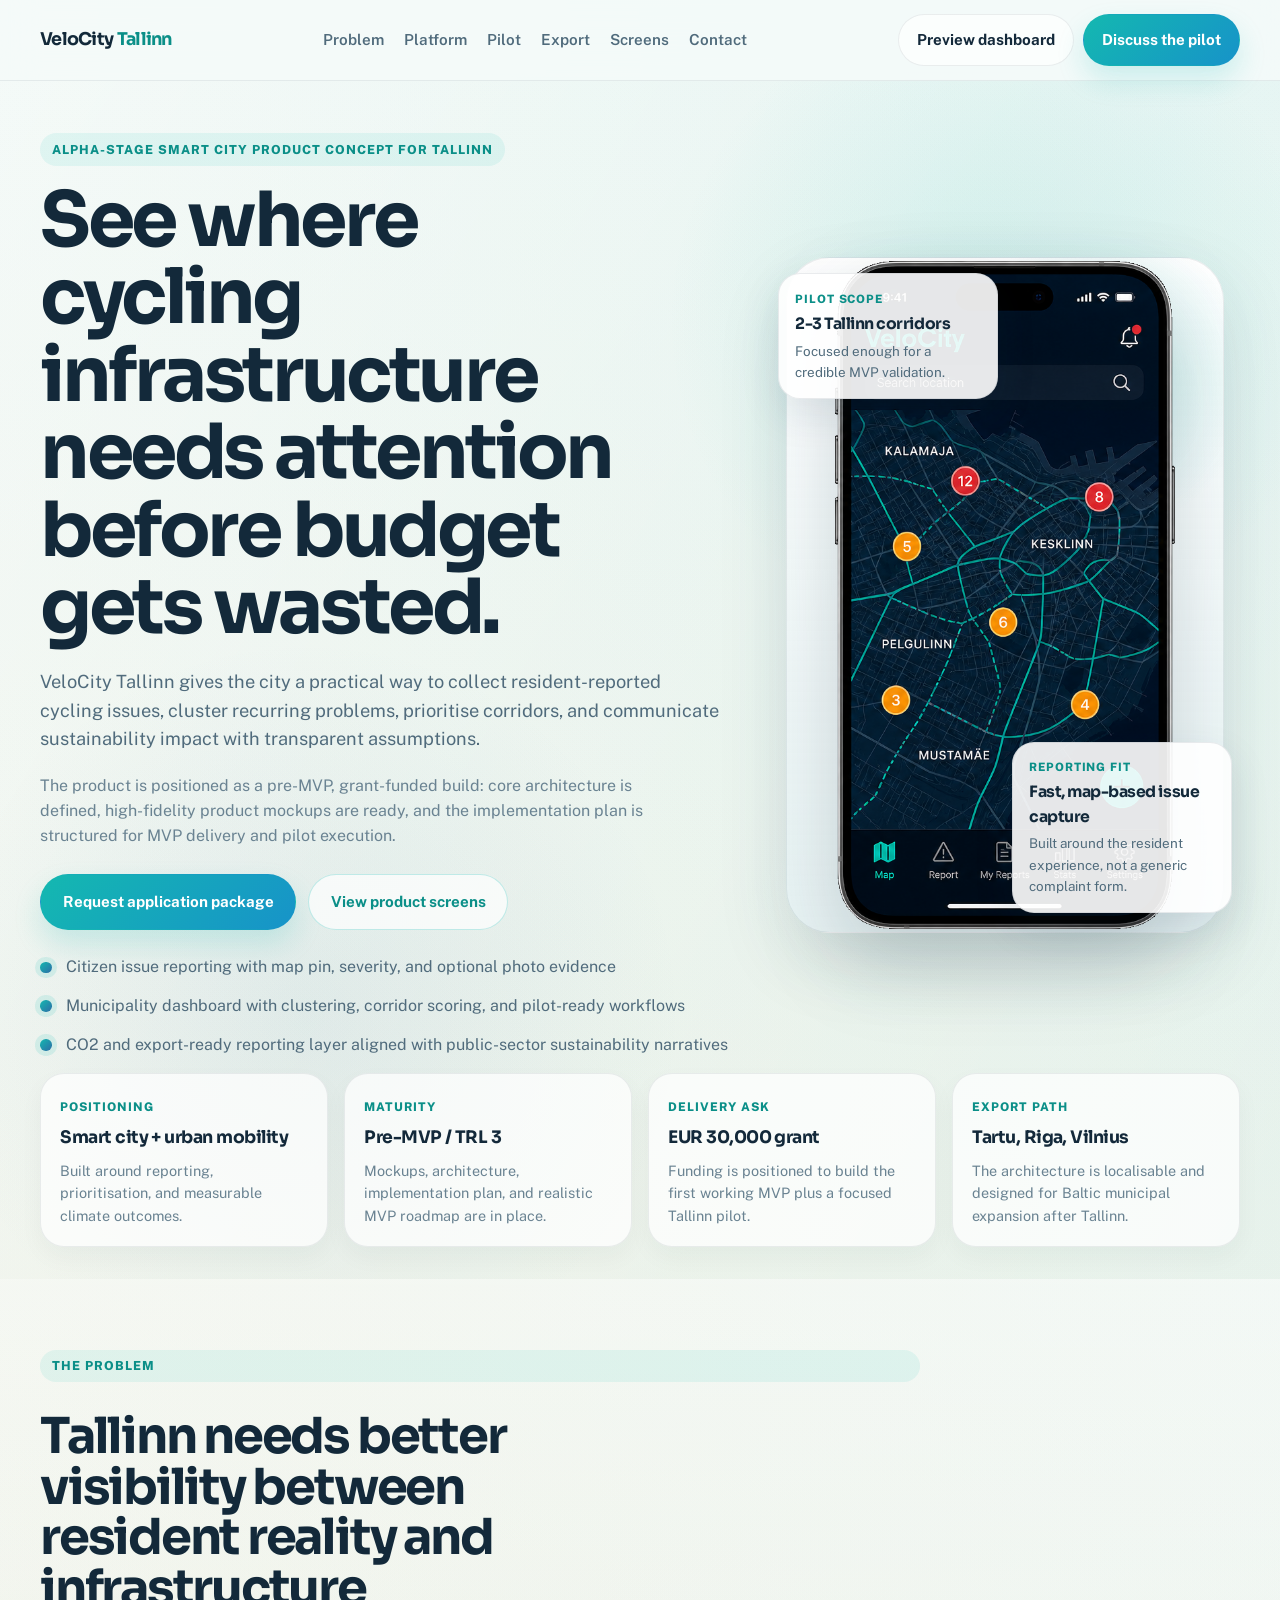
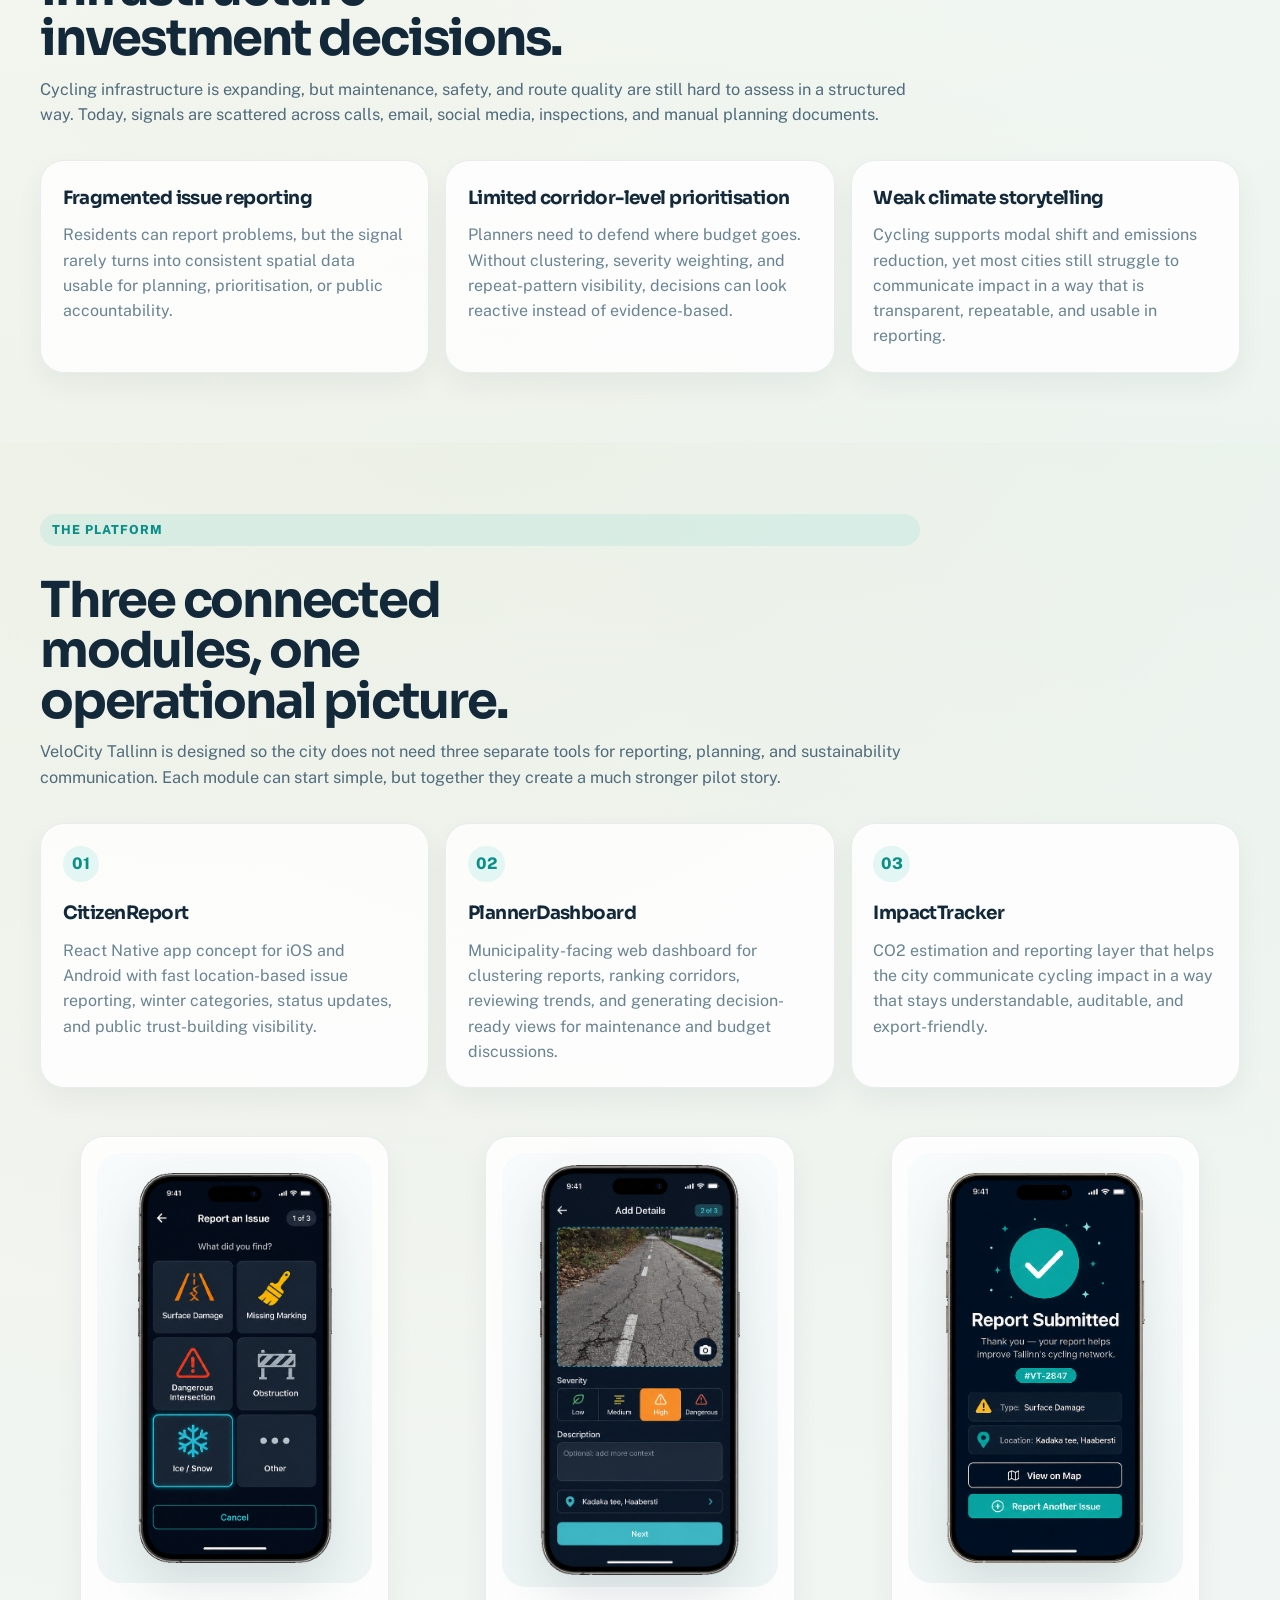
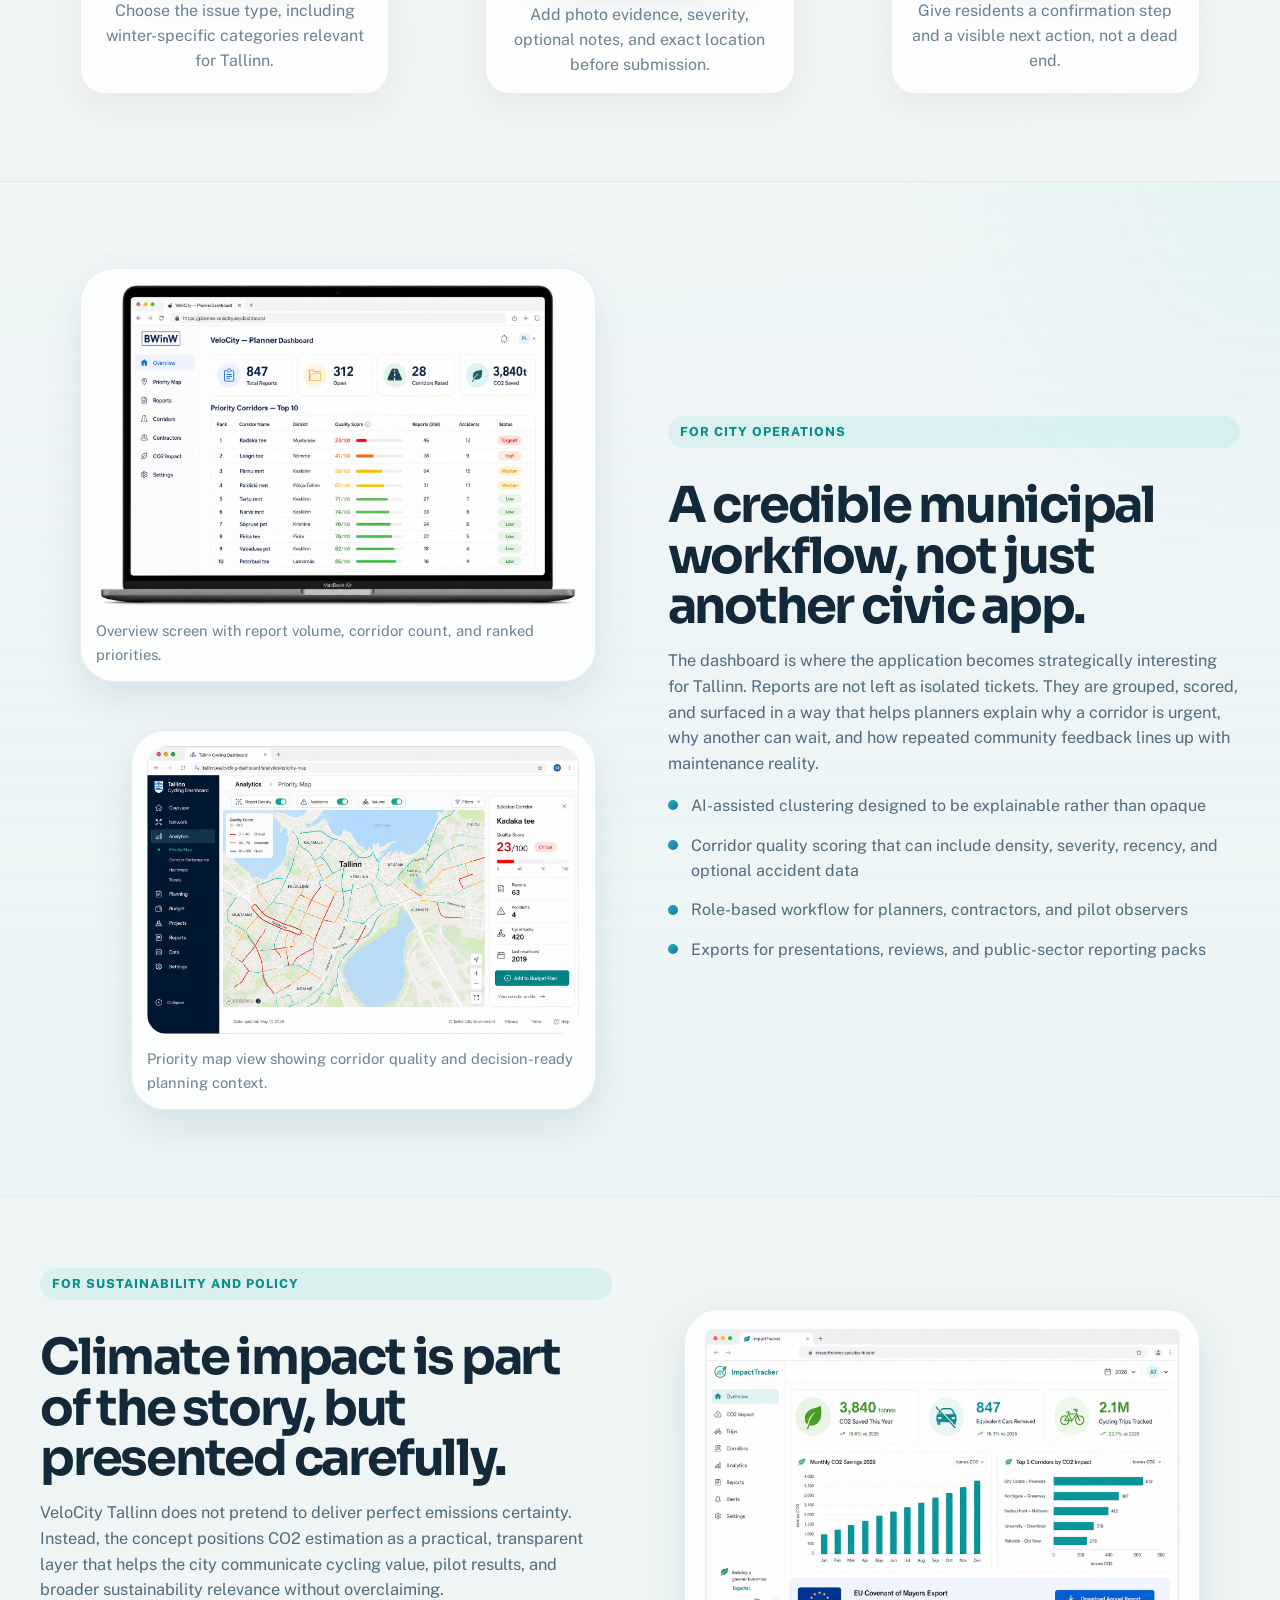
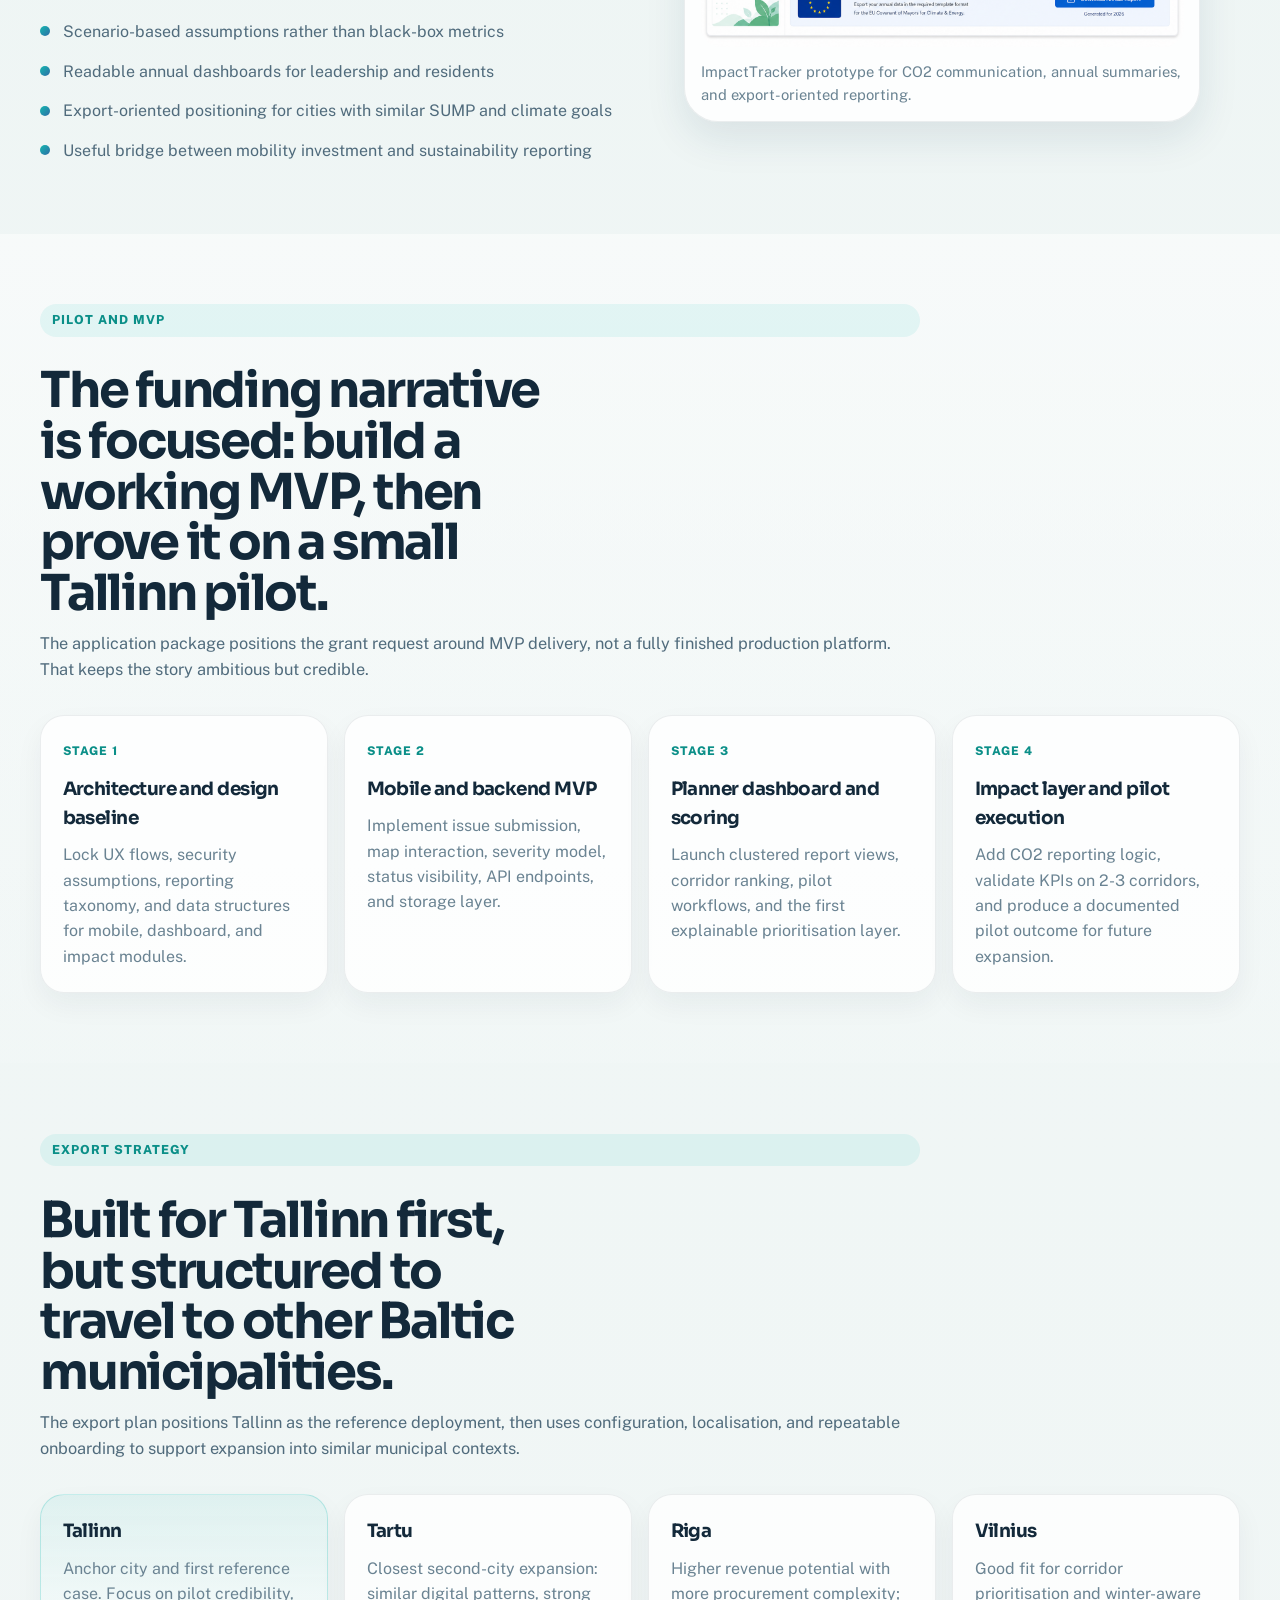
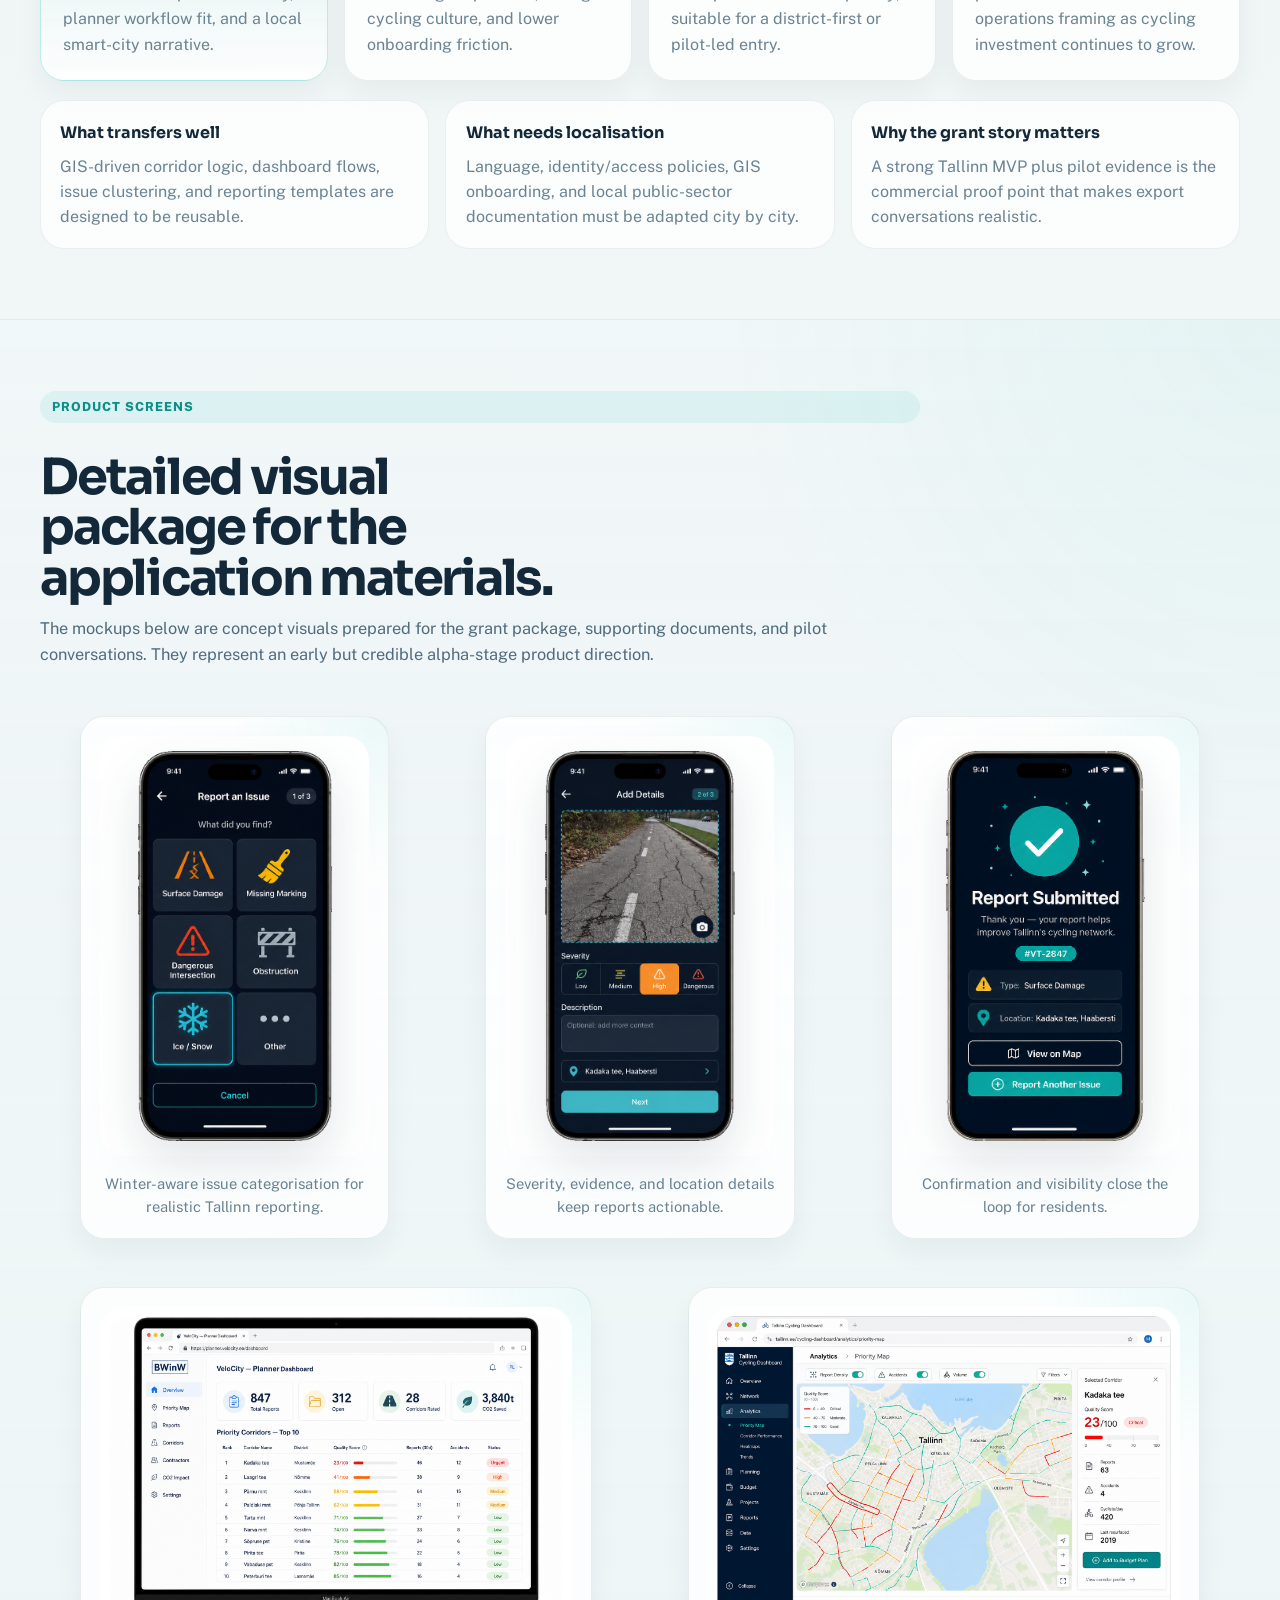
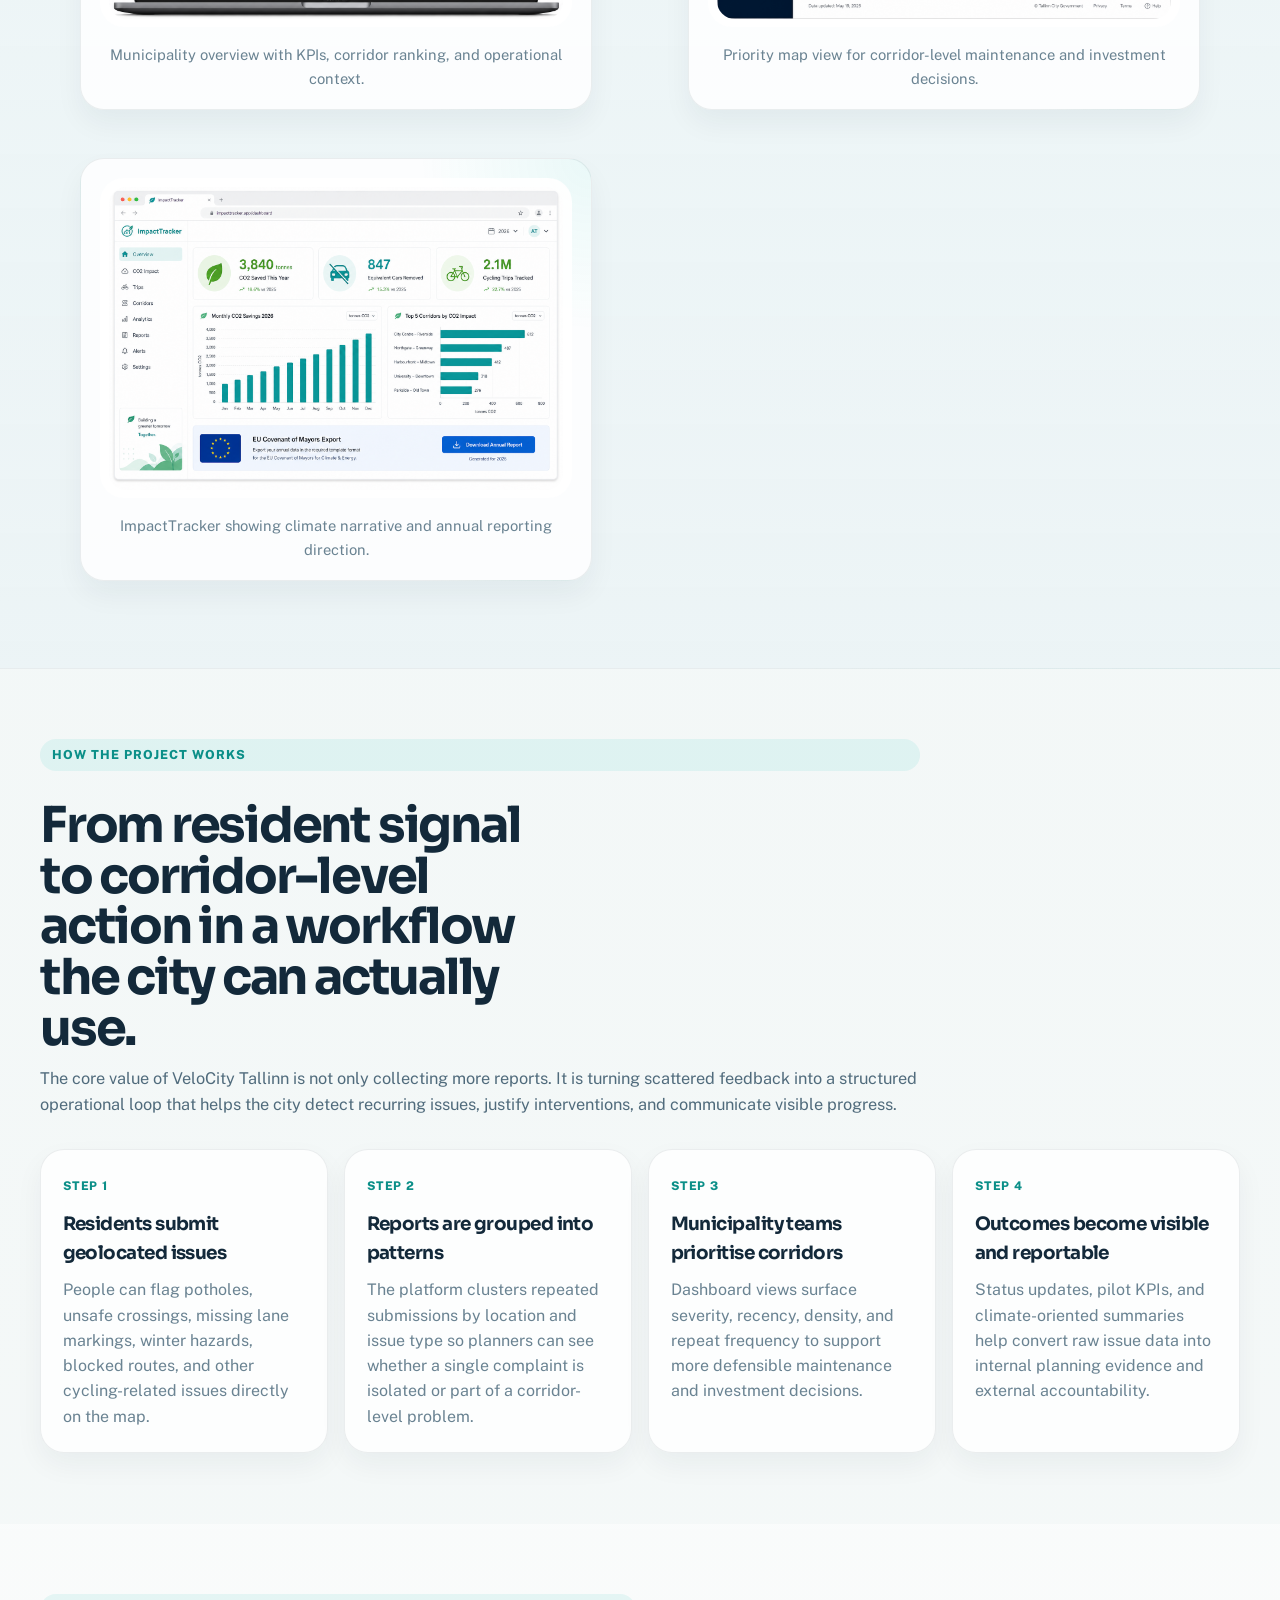
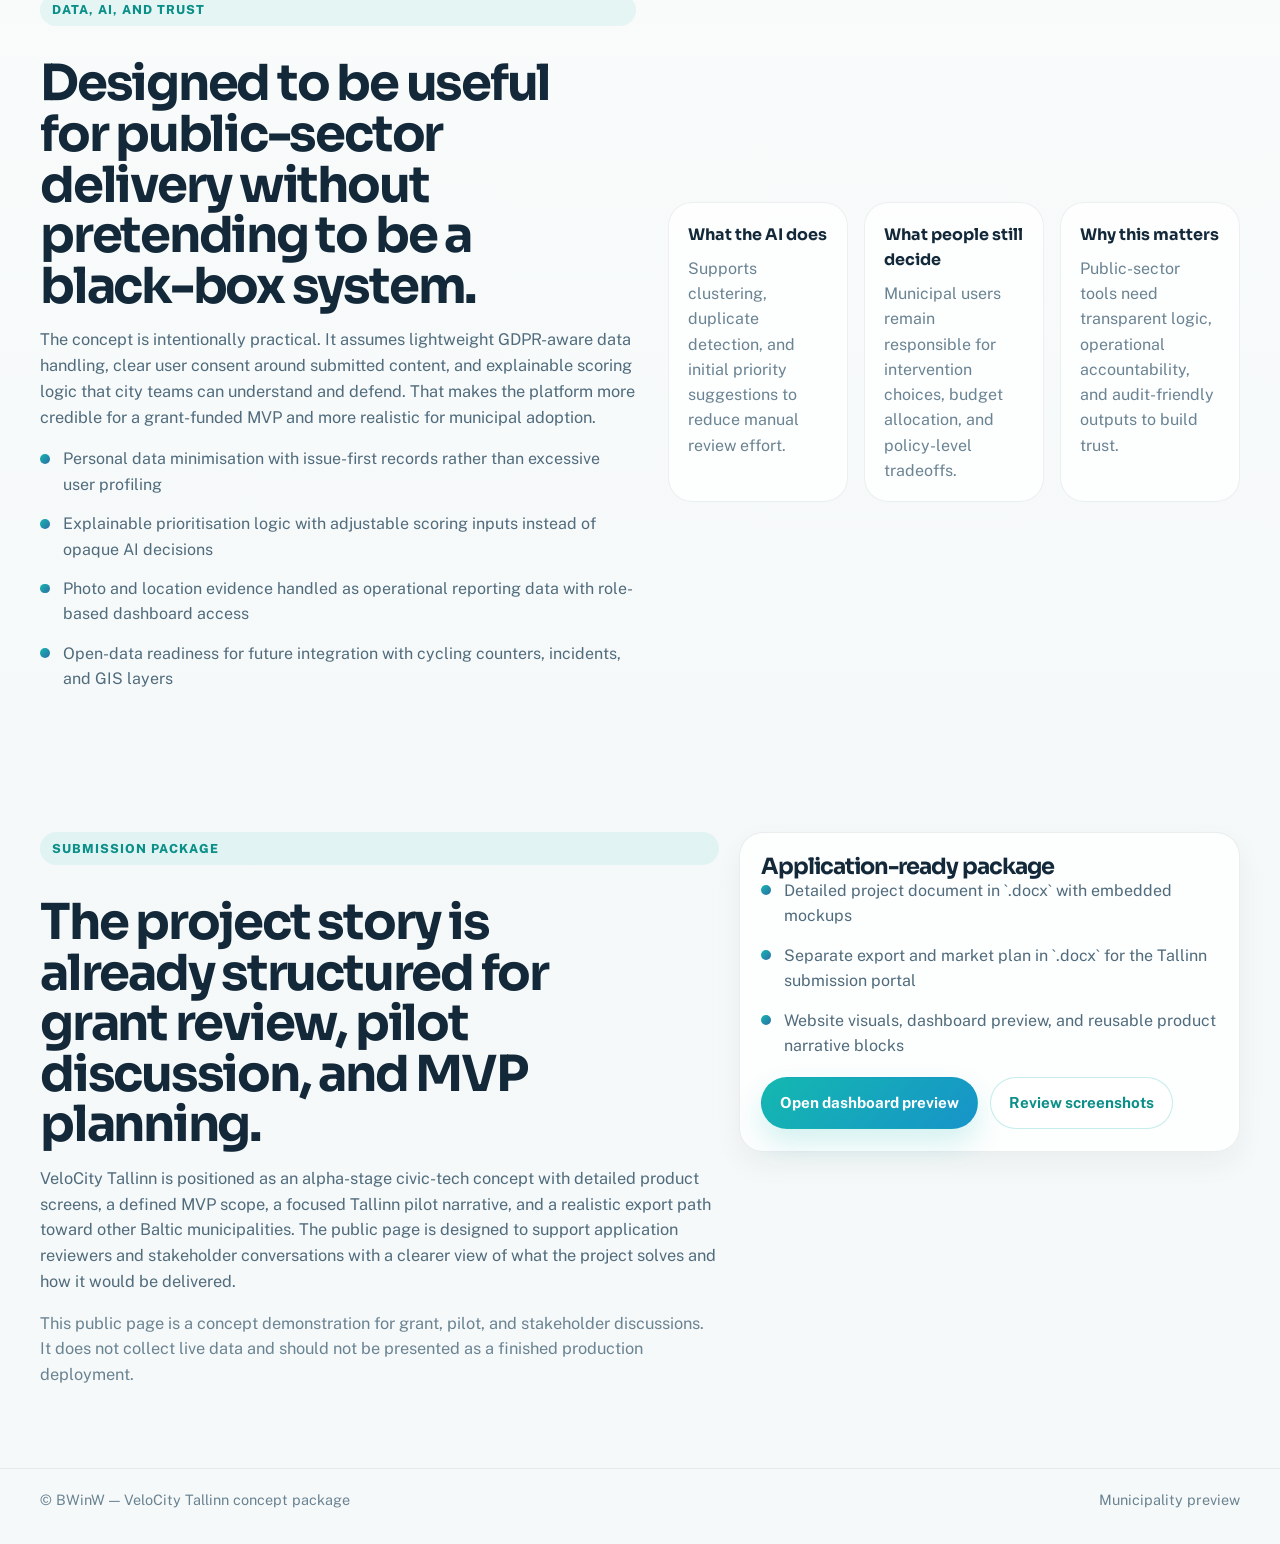
==== commit cae9d08a: "Refine website project narrative" ====
--- a/index.html
+++ b/index.html
@@ -391,16 +391,87 @@
       </div>
     </section>
 
+    <section class="section">
+      <div class="shell">
+        <div class="section-head">
+          <p class="eyebrow">How the project works</p>
+          <h2>From resident signal to corridor-level action in a workflow the city can actually use.</h2>
+          <p class="section-intro">
+            The core value of VeloCity Tallinn is not only collecting more reports. It is turning scattered feedback
+            into a structured operational loop that helps the city detect recurring issues, justify interventions, and
+            communicate visible progress.
+          </p>
+        </div>
+
+        <div class="roadmap-grid">
+          <article class="roadmap-card">
+            <span>Step 1</span>
+            <h3>Residents submit geolocated issues</h3>
+            <p>People can flag potholes, unsafe crossings, missing lane markings, winter hazards, blocked routes, and other cycling-related issues directly on the map.</p>
+          </article>
+          <article class="roadmap-card">
+            <span>Step 2</span>
+            <h3>Reports are grouped into patterns</h3>
+            <p>The platform clusters repeated submissions by location and issue type so planners can see whether a single complaint is isolated or part of a corridor-level problem.</p>
+          </article>
+          <article class="roadmap-card">
+            <span>Step 3</span>
+            <h3>Municipality teams prioritise corridors</h3>
+            <p>Dashboard views surface severity, recency, density, and repeat frequency to support more defensible maintenance and investment decisions.</p>
+          </article>
+          <article class="roadmap-card">
+            <span>Step 4</span>
+            <h3>Outcomes become visible and reportable</h3>
+            <p>Status updates, pilot KPIs, and climate-oriented summaries help convert raw issue data into internal planning evidence and external accountability.</p>
+          </article>
+        </div>
+      </div>
+    </section>
+
+    <section class="section section-soft">
+      <div class="shell split">
+        <div class="copy-stack">
+          <p class="eyebrow">Data, AI, and trust</p>
+          <h2>Designed to be useful for public-sector delivery without pretending to be a black-box system.</h2>
+          <p class="prose">
+            The concept is intentionally practical. It assumes lightweight GDPR-aware data handling, clear user
+            consent around submitted content, and explainable scoring logic that city teams can understand and defend.
+            That makes the platform more credible for a grant-funded MVP and more realistic for municipal adoption.
+          </p>
+          <ul class="detail-list">
+            <li>Personal data minimisation with issue-first records rather than excessive user profiling</li>
+            <li>Explainable prioritisation logic with adjustable scoring inputs instead of opaque AI decisions</li>
+            <li>Photo and location evidence handled as operational reporting data with role-based dashboard access</li>
+            <li>Open-data readiness for future integration with cycling counters, incidents, and GIS layers</li>
+          </ul>
+        </div>
+        <div class="export-band">
+          <div>
+            <h3>What the AI does</h3>
+            <p>Supports clustering, duplicate detection, and initial priority suggestions to reduce manual review effort.</p>
+          </div>
+          <div>
+            <h3>What people still decide</h3>
+            <p>Municipal users remain responsible for intervention choices, budget allocation, and policy-level tradeoffs.</p>
+          </div>
+          <div>
+            <h3>Why this matters</h3>
+            <p>Public-sector tools need transparent logic, operational accountability, and audit-friendly outputs to build trust.</p>
+          </div>
+        </div>
+      </div>
+    </section>
+
     <section id="contact" class="section section-cta">
       <div class="shell cta-shell">
         <div class="cta-copy">
-          <p class="eyebrow">About BWinW</p>
-          <h2>BWinW develops digital products and can credibly carry this from concept into MVP.</h2>
+          <p class="eyebrow">Submission package</p>
+          <h2>The project story is already structured for grant review, pilot discussion, and MVP planning.</h2>
           <p class="prose">
-            BWinW is an IT company focused on product development. The company delivers outsourced product work and
-            builds internal products across education, manufacturing, banking, and infrastructure-related domains.
-            VeloCity Tallinn is positioned as one of those internal product initiatives: a civic-tech platform with
-            local pilot relevance and clear export potential.
+            VeloCity Tallinn is positioned as an alpha-stage civic-tech concept with detailed product screens, a
+            defined MVP scope, a focused Tallinn pilot narrative, and a realistic export path toward other Baltic
+            municipalities. The public page is designed to support application reviewers and stakeholder conversations
+            with a clearer view of what the project solves and how it would be delivered.
           </p>
           <p class="prose muted">
             This public page is a concept demonstration for grant, pilot, and stakeholder discussions. It does not collect live
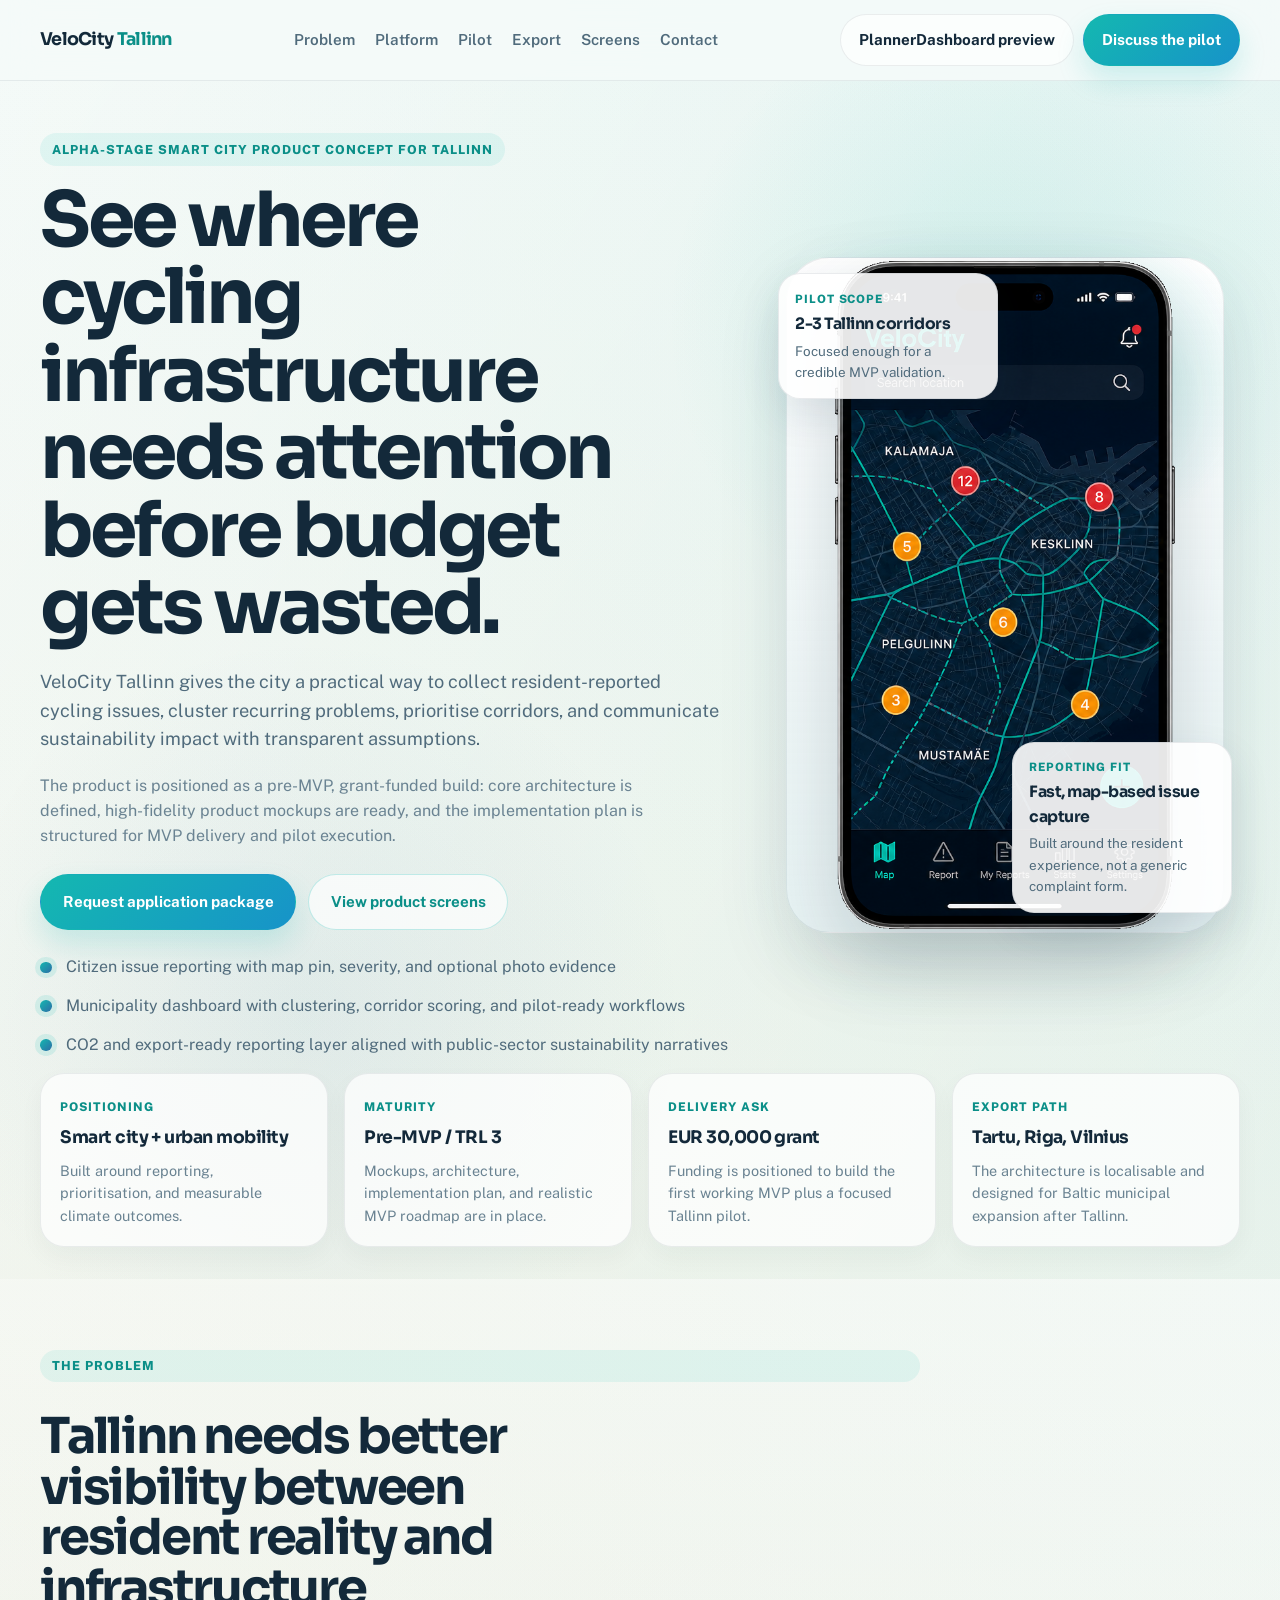
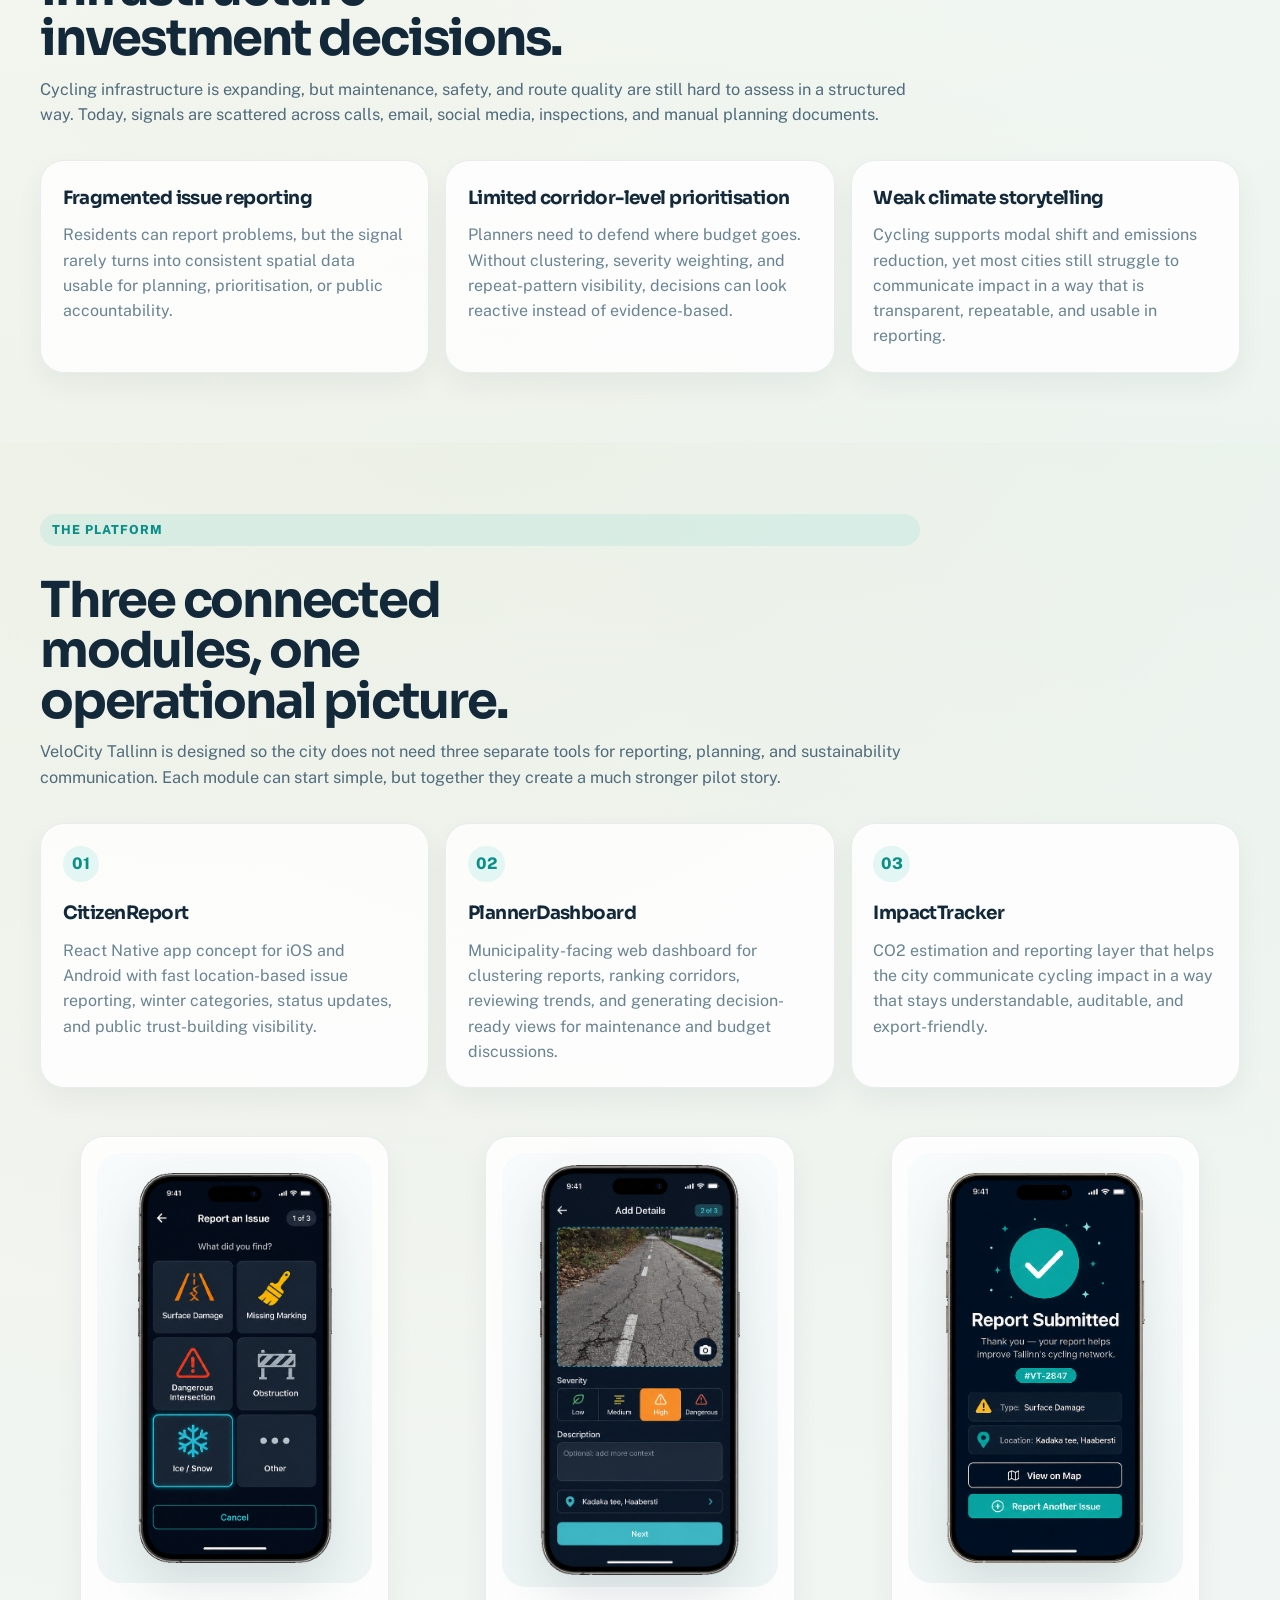
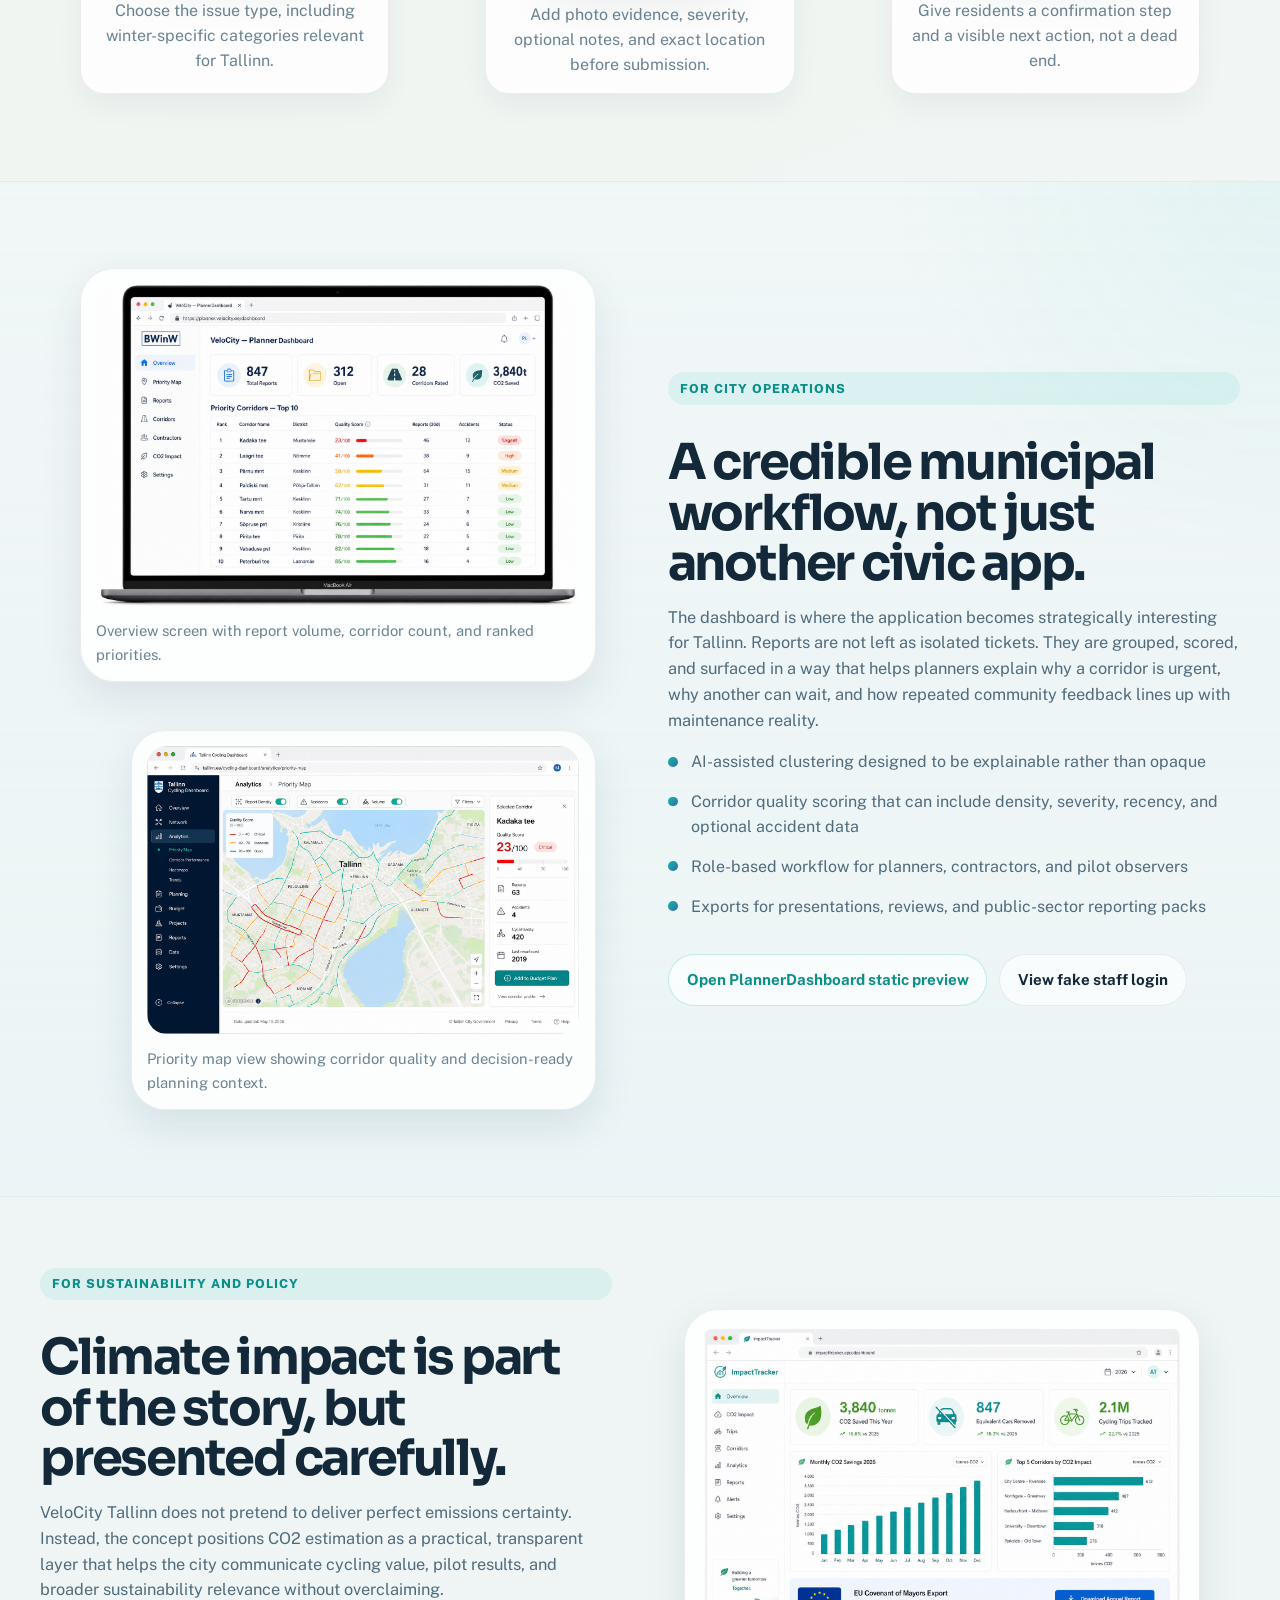
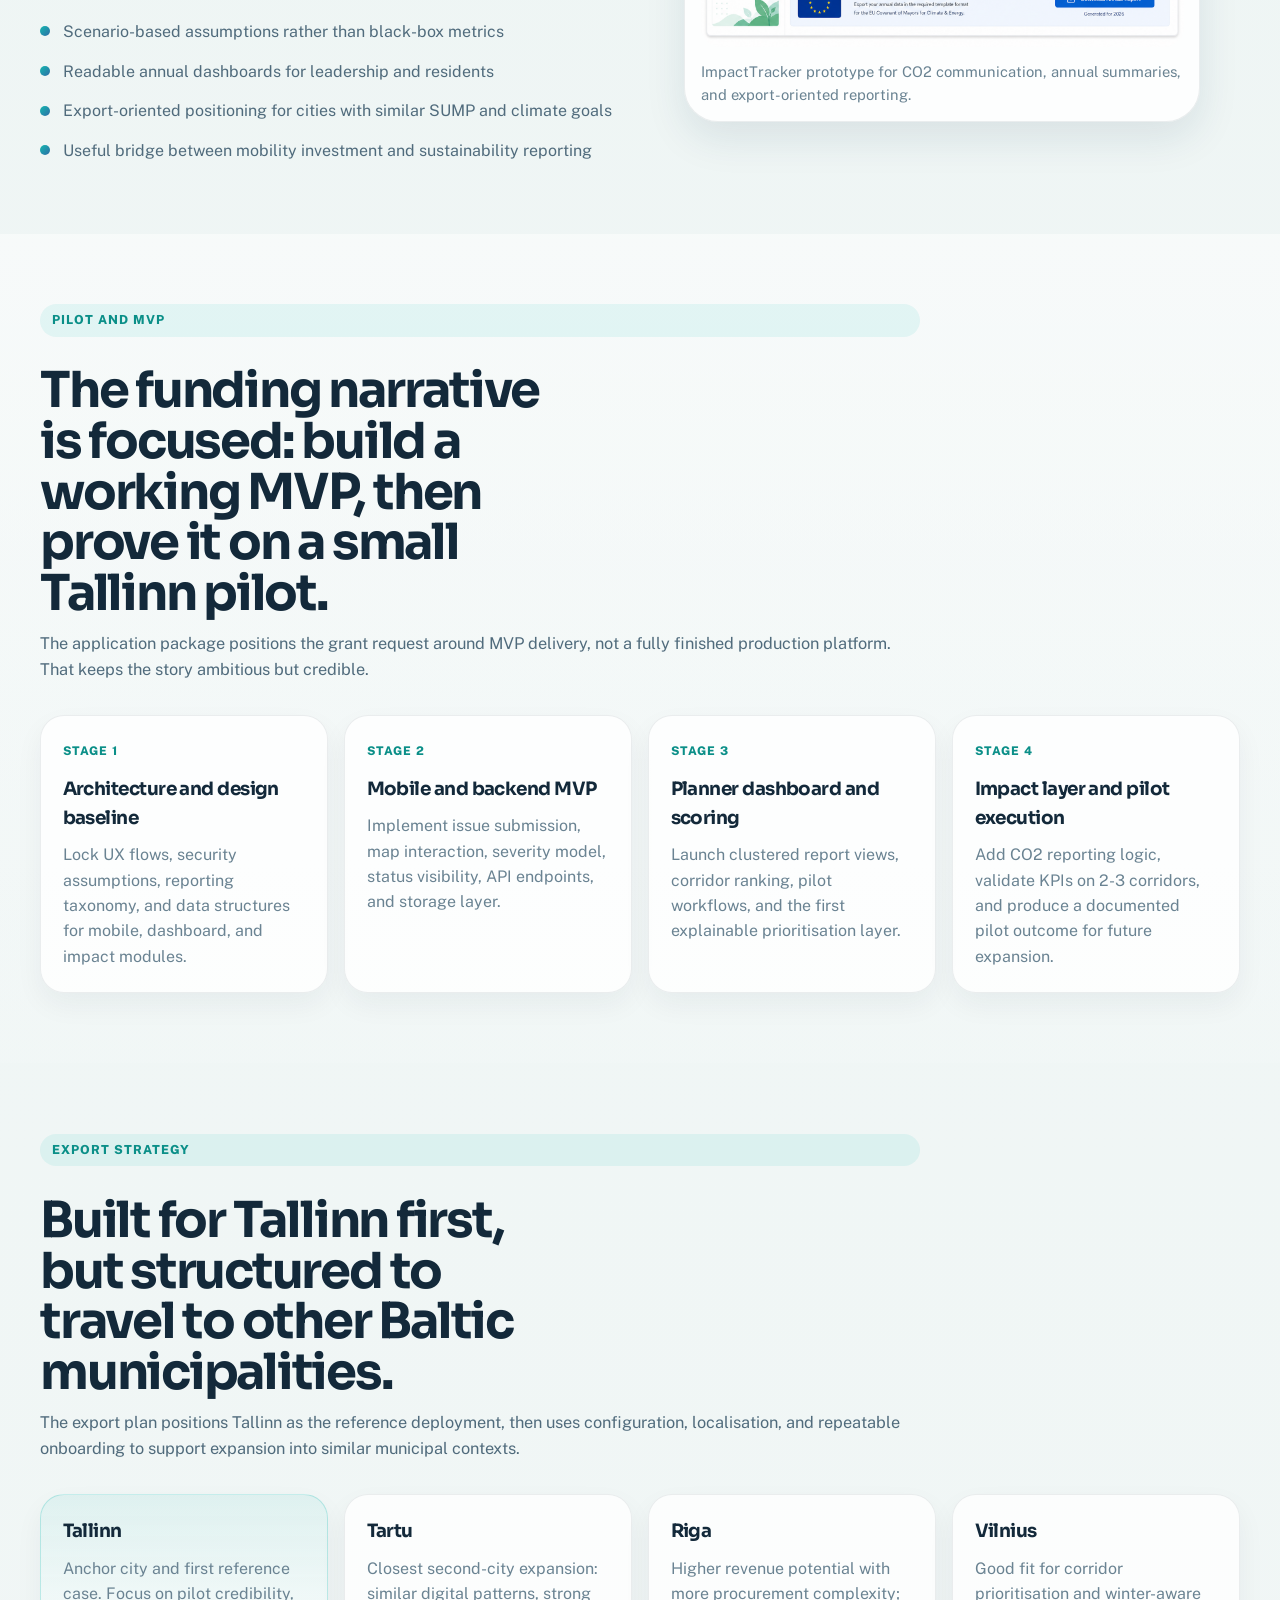
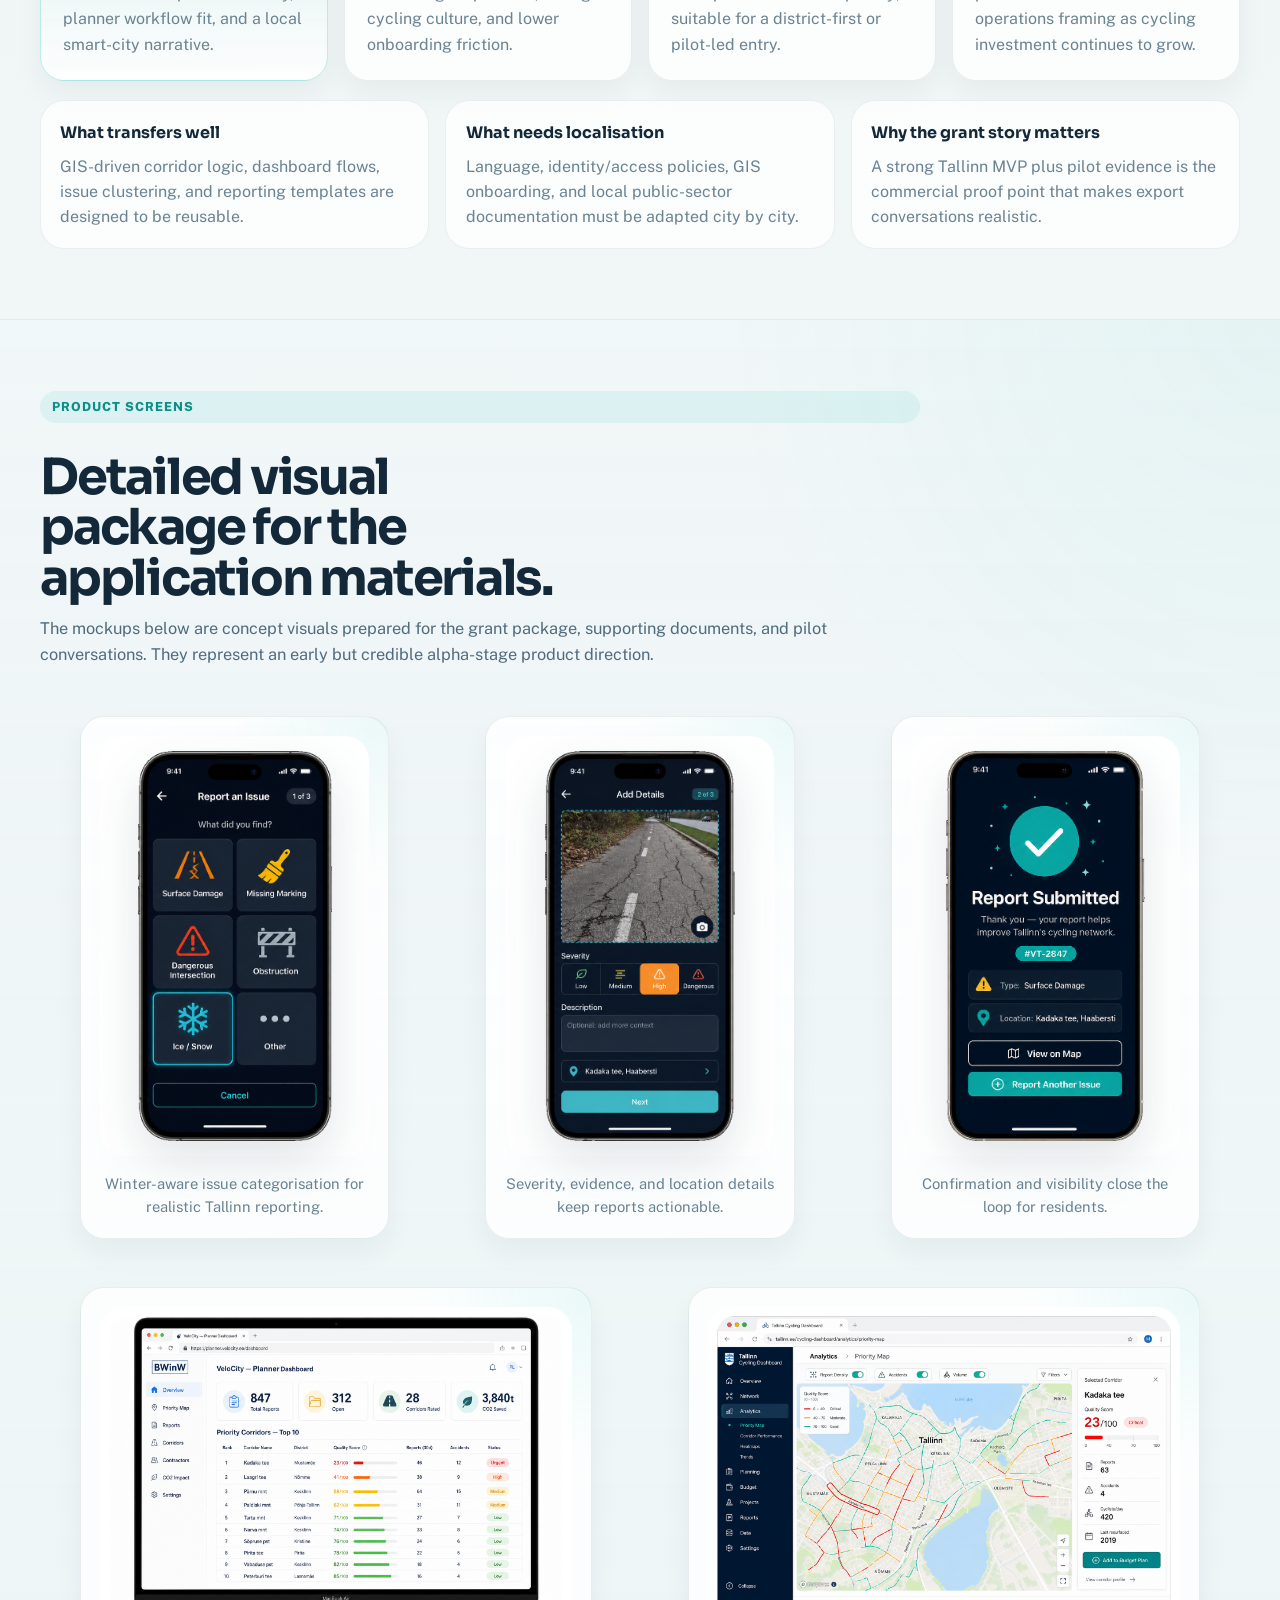
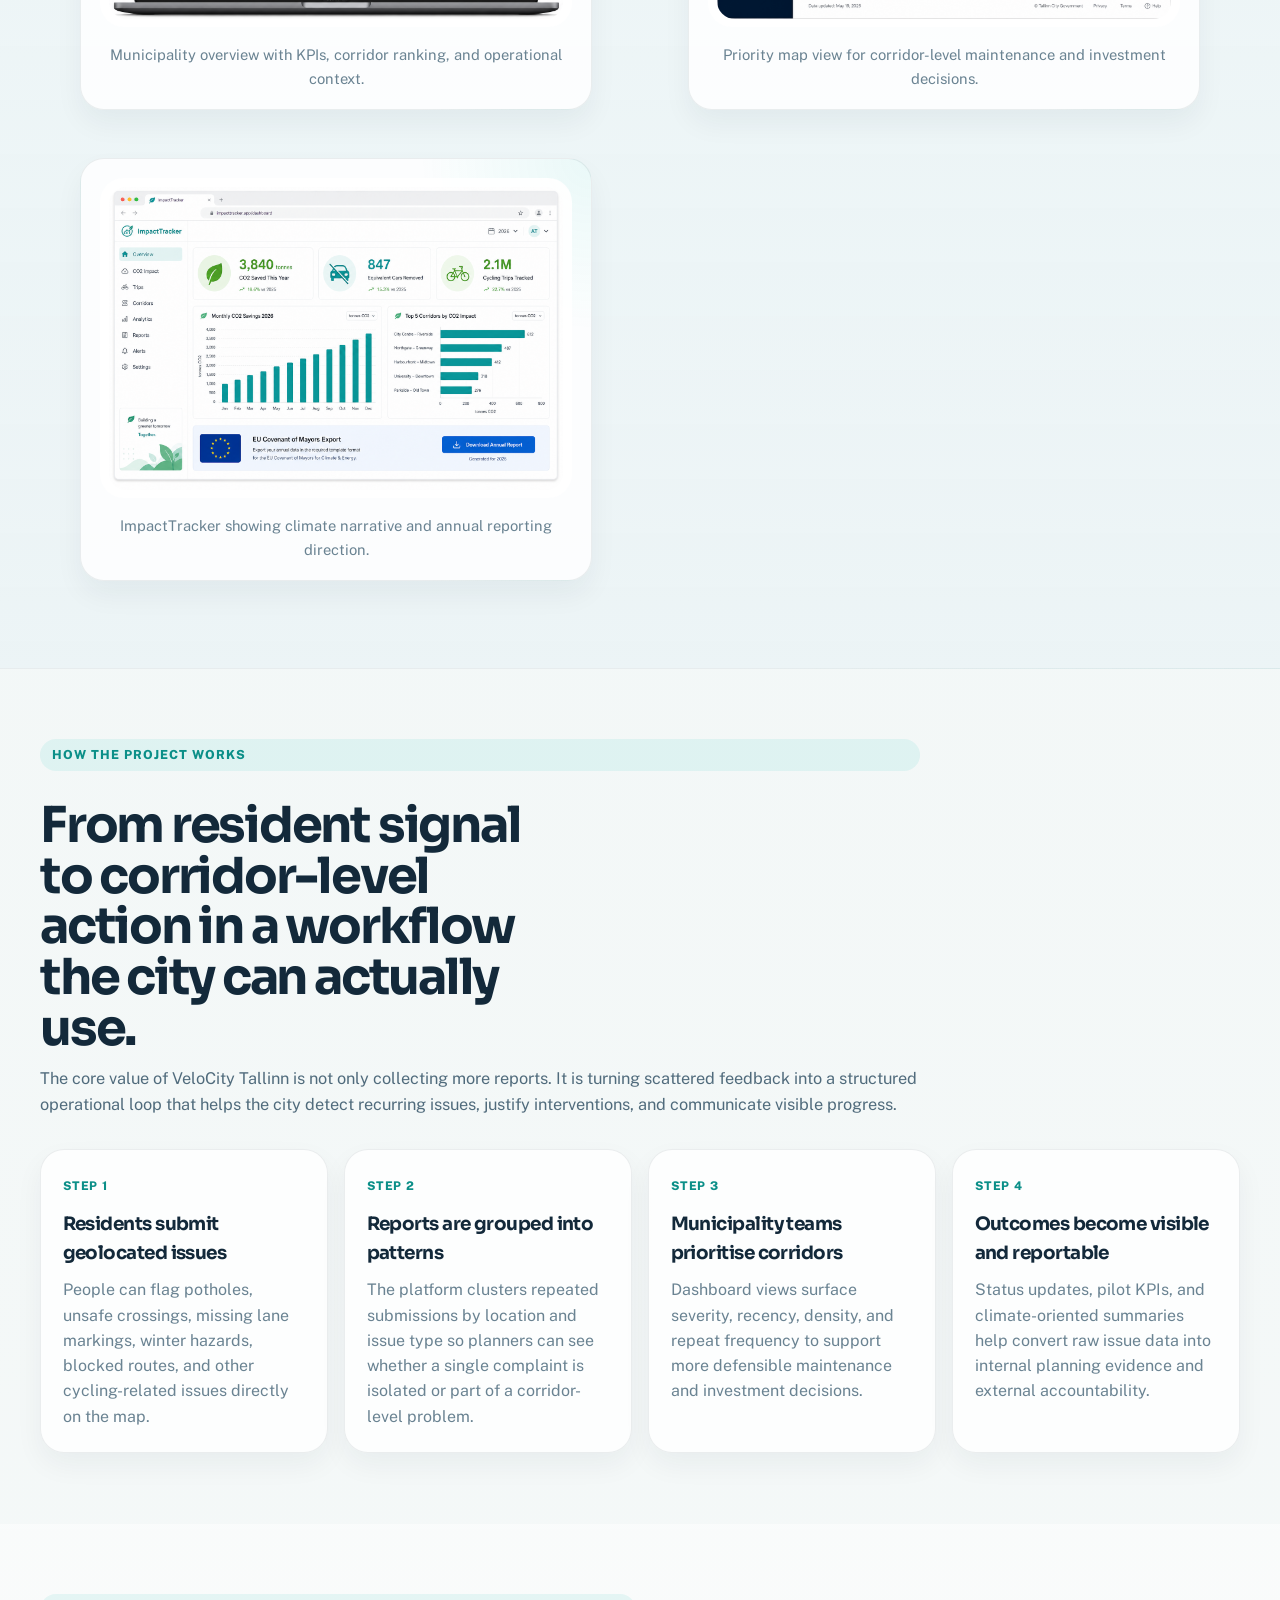
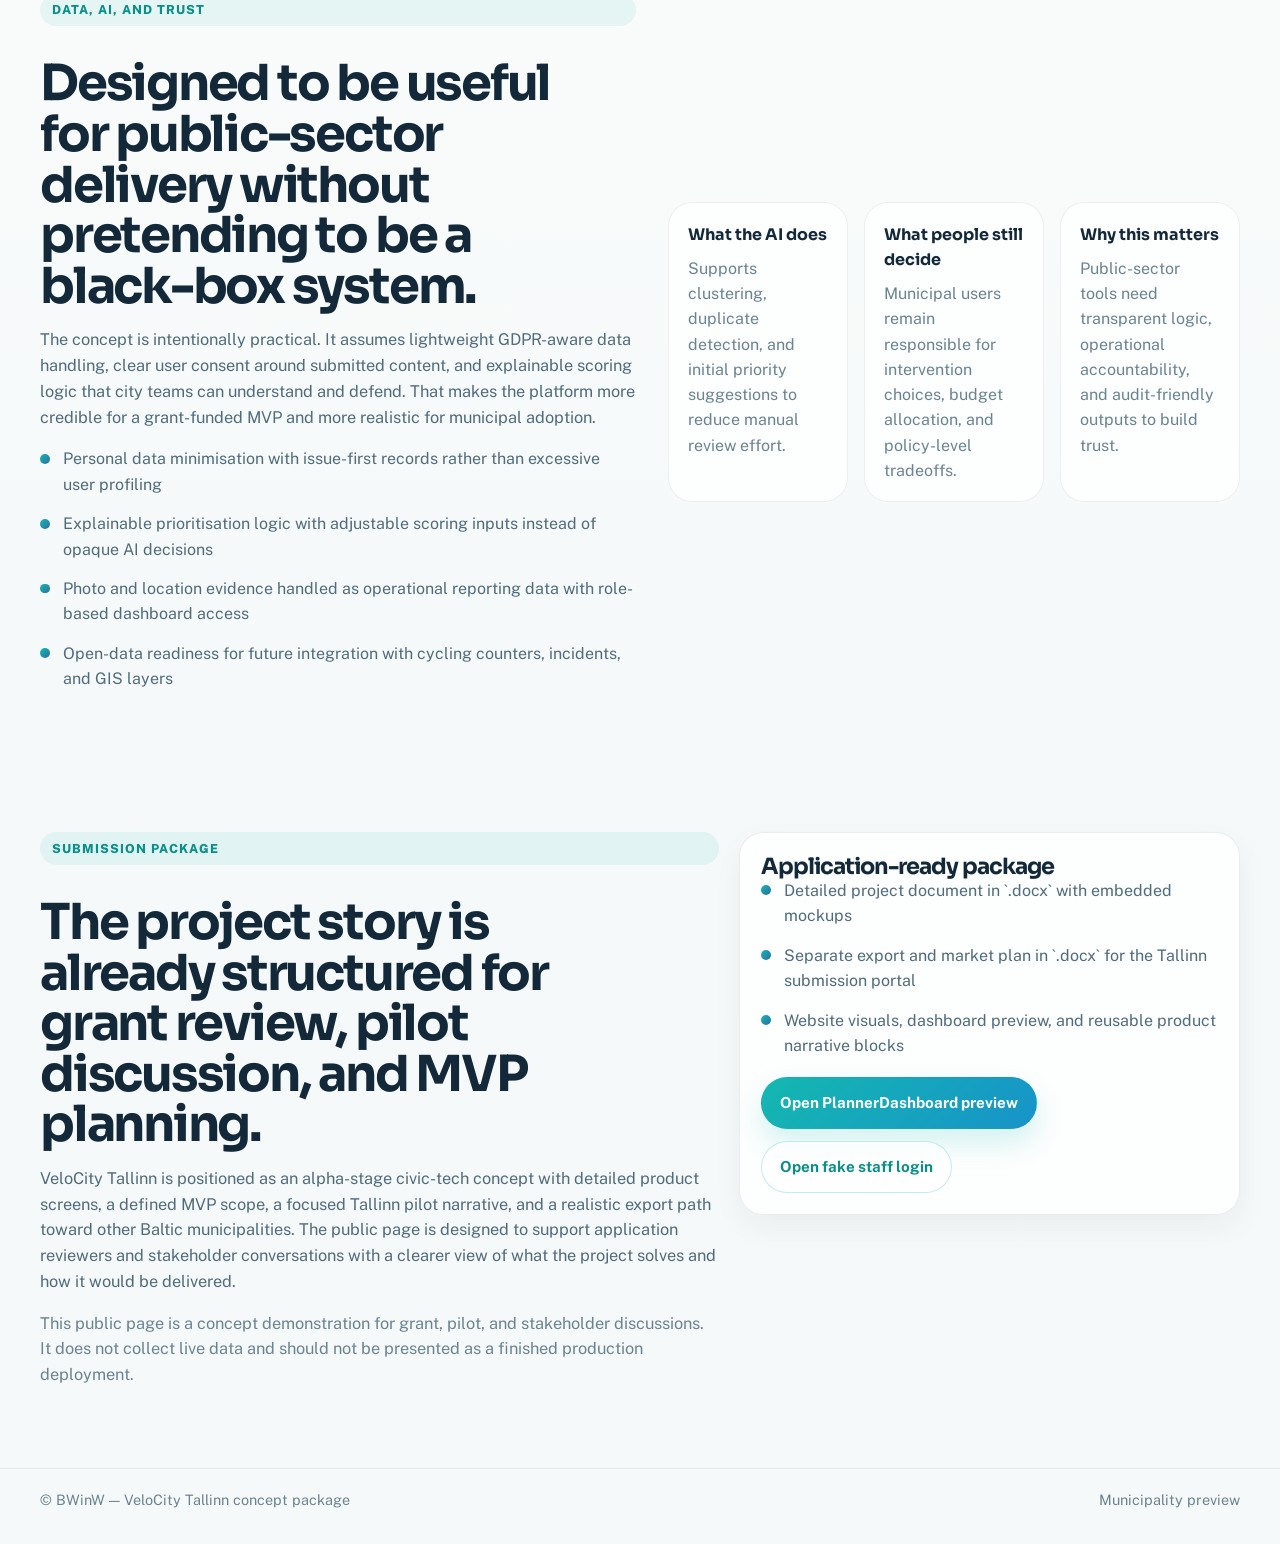
==== commit 7e23b683: "Update docs and separate preview login flow" ====
--- a/index.html
+++ b/index.html
@@ -26,7 +26,7 @@
         <a href="#contact">Contact</a>
       </nav>
       <div class="header-actions">
-        <a class="btn btn-ghost" href="login.html">Preview dashboard</a>
+        <a class="btn btn-ghost" href="app.html">PlannerDashboard preview</a>
         <a class="btn btn-primary" href="#contact">Discuss the pilot</a>
       </div>
       <button type="button" class="nav-toggle" aria-expanded="false" aria-controls="nav-drawer" aria-label="Open menu"></button>
@@ -38,7 +38,7 @@
       <a href="#cities">Export</a>
       <a href="#gallery">Screens</a>
       <a href="#contact">Contact</a>
-      <a href="login.html">Preview dashboard</a>
+      <a href="app.html">PlannerDashboard preview</a>
       <a class="btn btn-primary" href="#contact">Discuss the pilot</a>
     </div>
   </header>
@@ -226,6 +226,10 @@
             <li>Role-based workflow for planners, contractors, and pilot observers</li>
             <li>Exports for presentations, reviews, and public-sector reporting packs</li>
           </ul>
+          <div class="cta-actions">
+            <a class="btn btn-outline" href="app.html">Open PlannerDashboard static preview</a>
+            <a class="btn btn-ghost" href="login.html">View fake staff login</a>
+          </div>
         </div>
       </div>
     </section>
@@ -486,8 +490,8 @@
             <li>Website visuals, dashboard preview, and reusable product narrative blocks</li>
           </ul>
           <div class="cta-actions">
-            <a class="btn btn-primary" href="login.html">Open dashboard preview</a>
-            <a class="btn btn-outline" href="#gallery">Review screenshots</a>
+            <a class="btn btn-primary" href="app.html">Open PlannerDashboard preview</a>
+            <a class="btn btn-outline" href="login.html">Open fake staff login</a>
           </div>
         </div>
       </div>
@@ -497,7 +501,7 @@
   <footer class="site-footer">
     <div class="shell footer-inner">
       <span>© BWinW — VeloCity Tallinn concept package</span>
-      <a href="login.html">Municipality preview</a>
+      <a href="app.html">Municipality preview</a>
     </div>
   </footer>
 
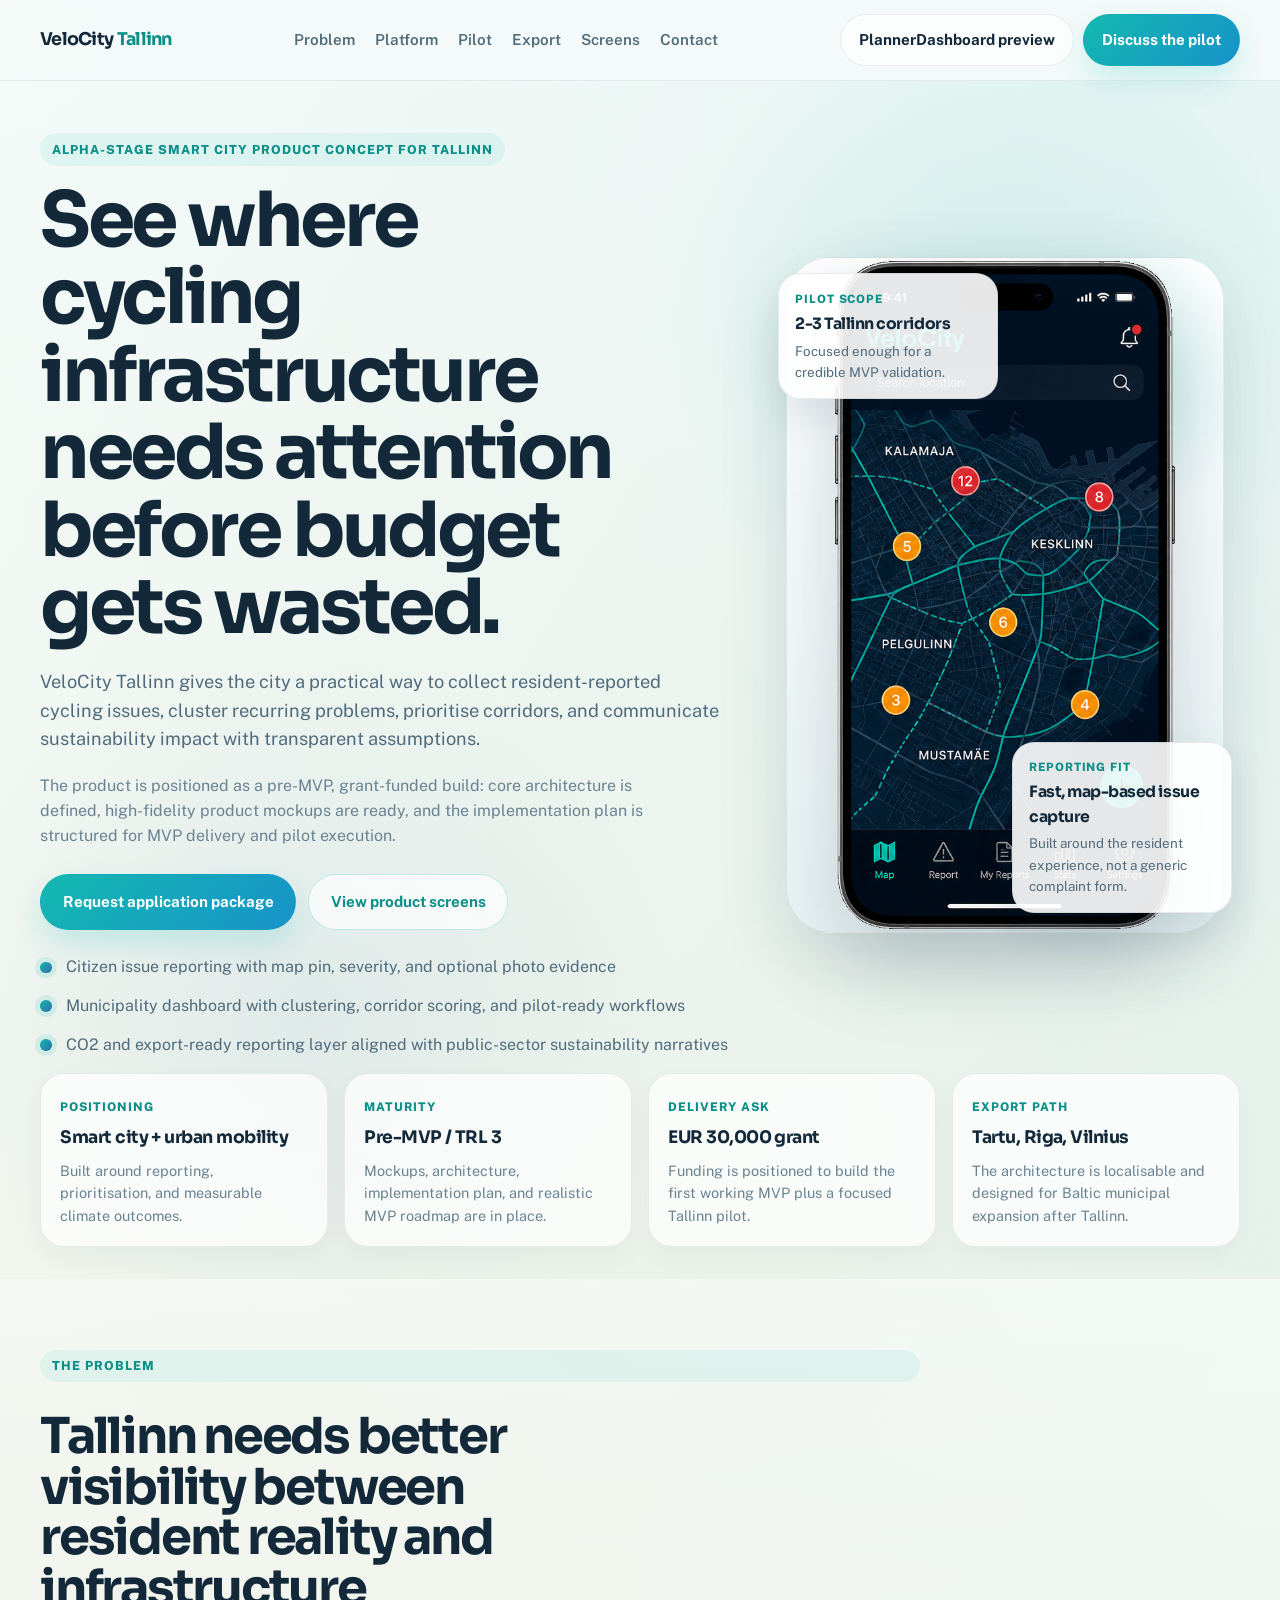
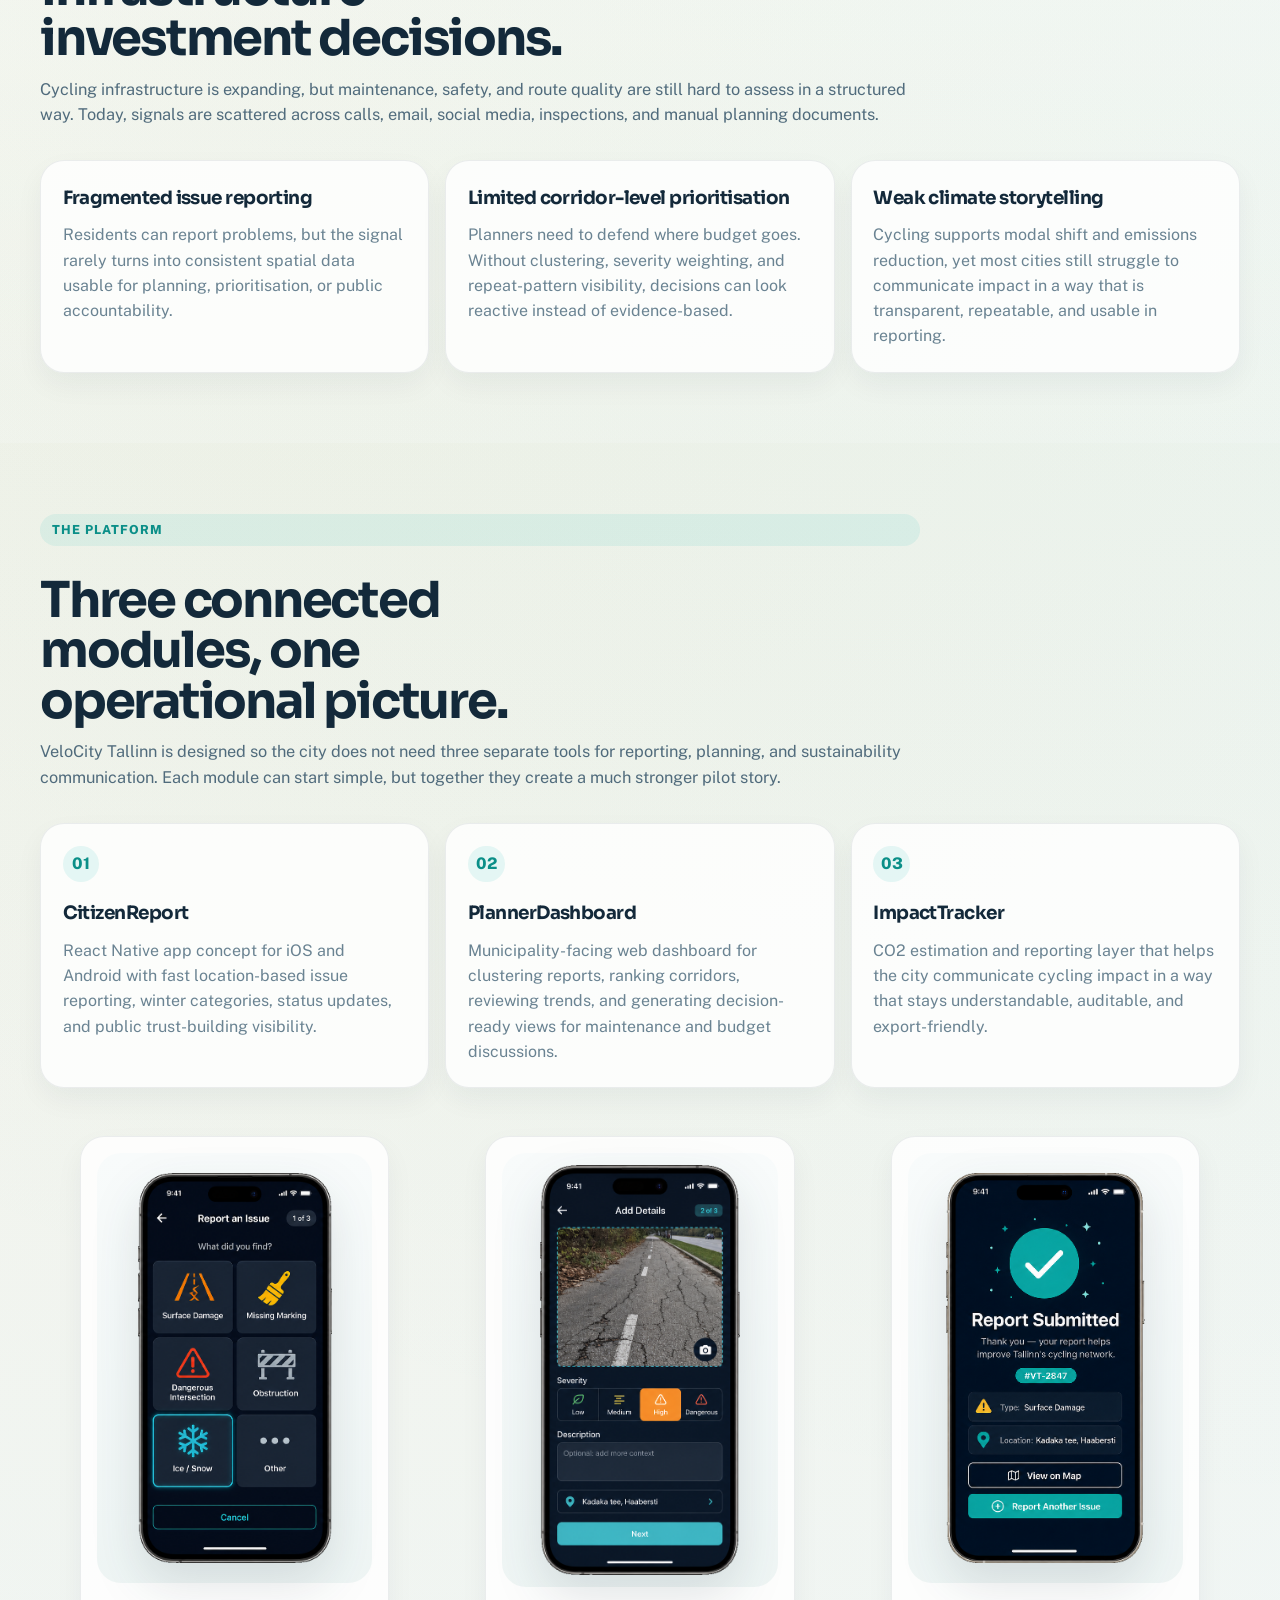
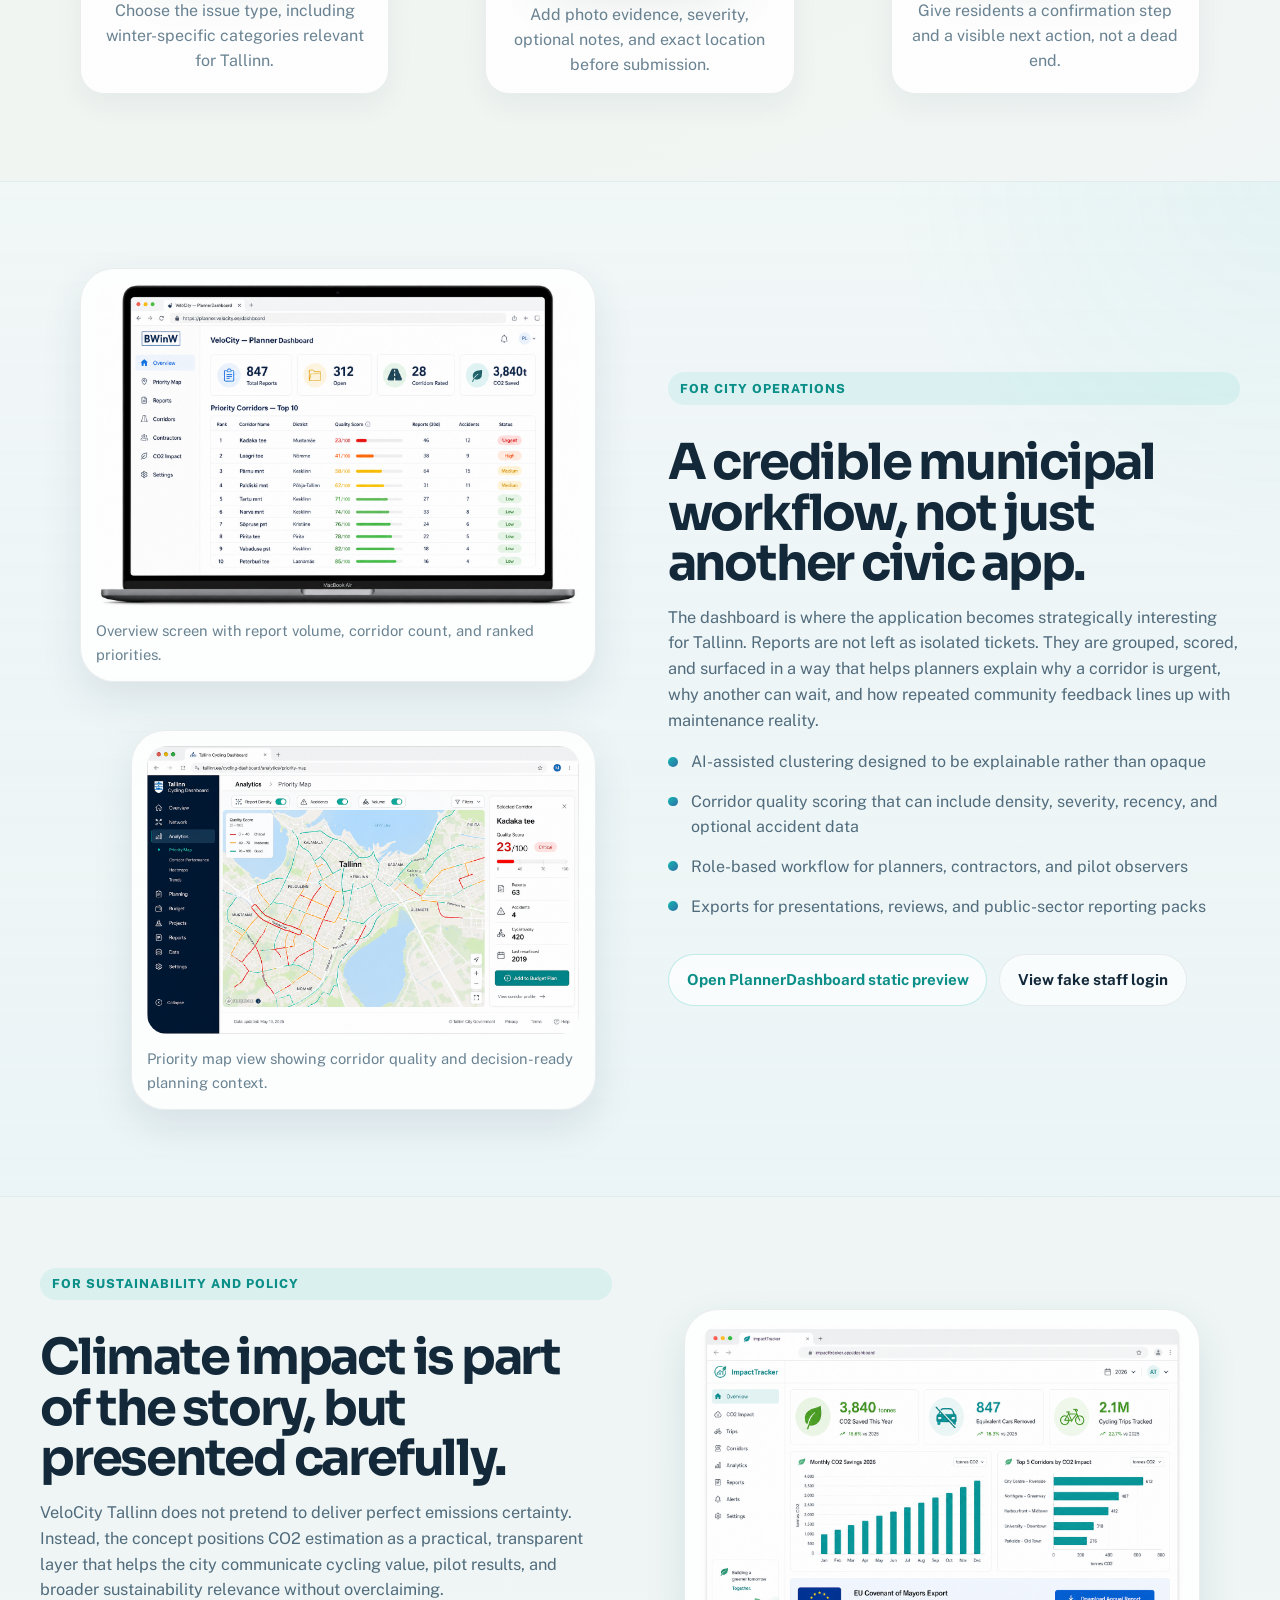
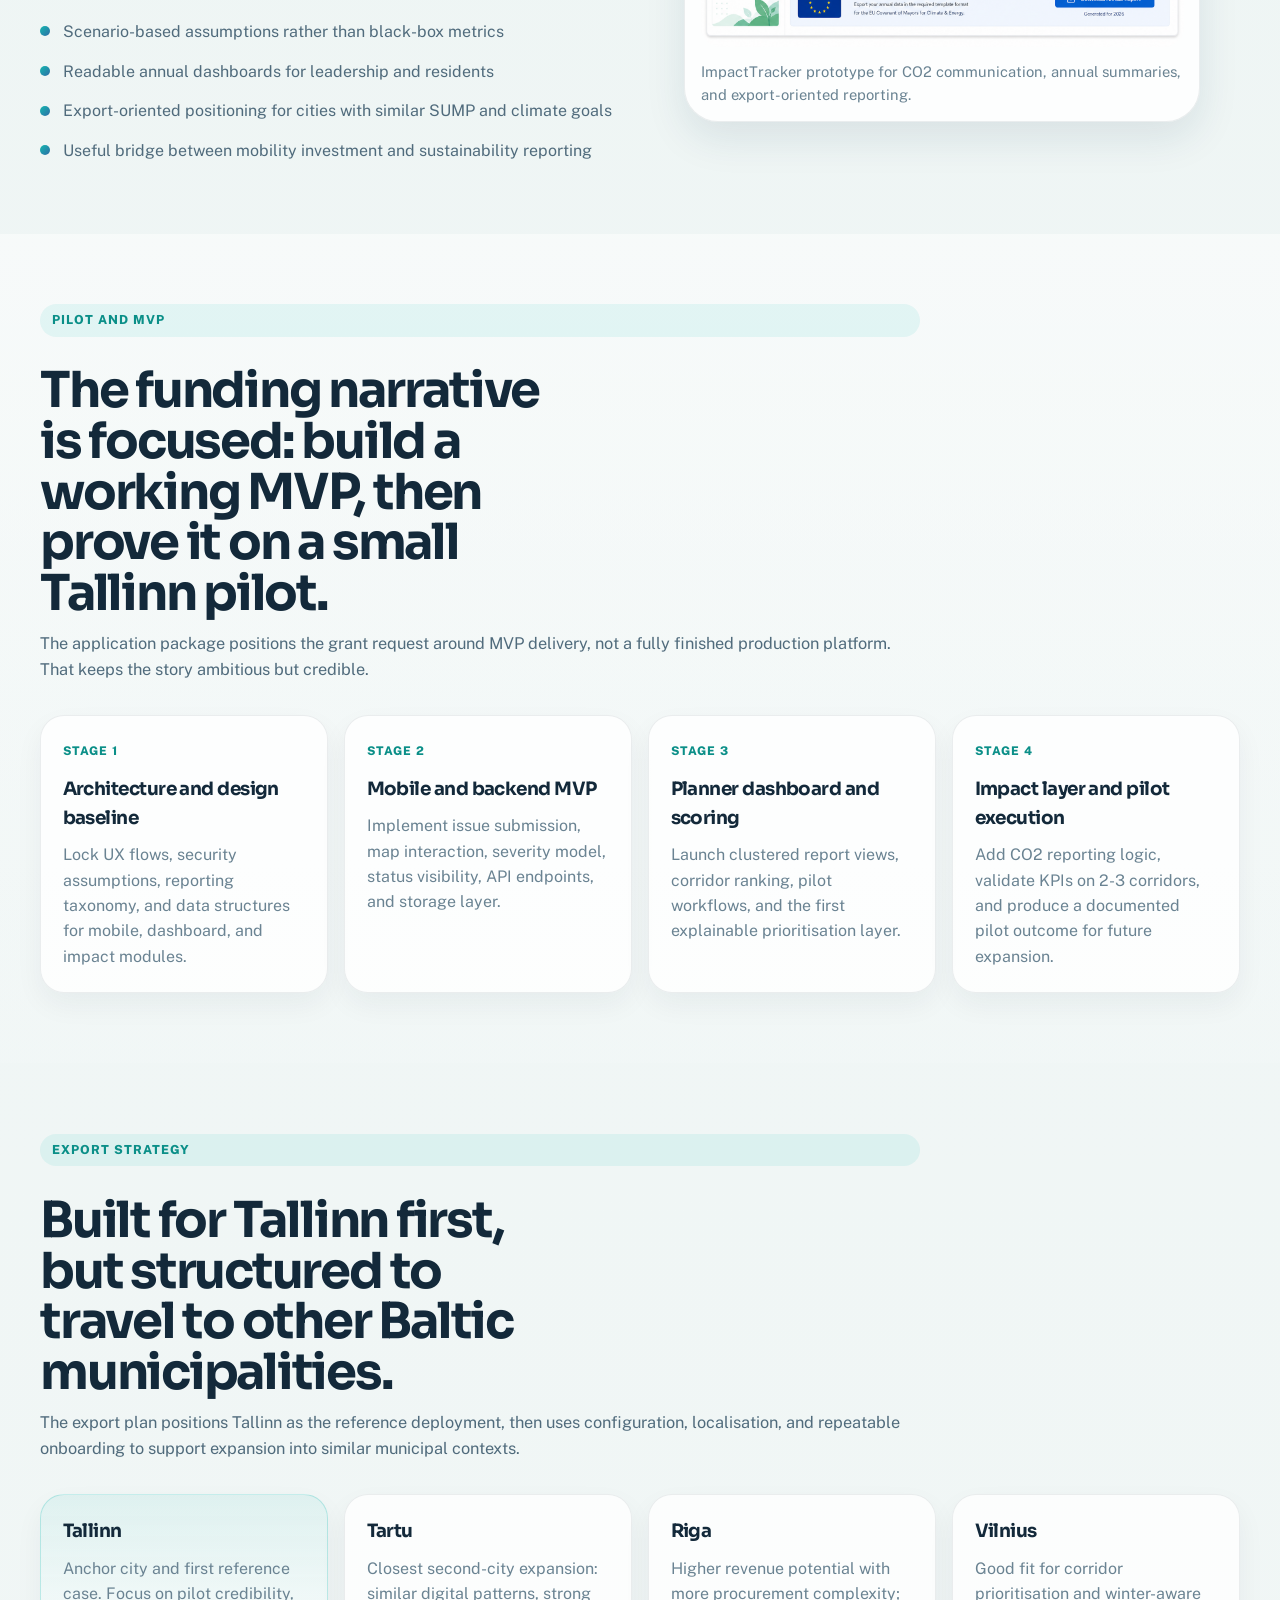
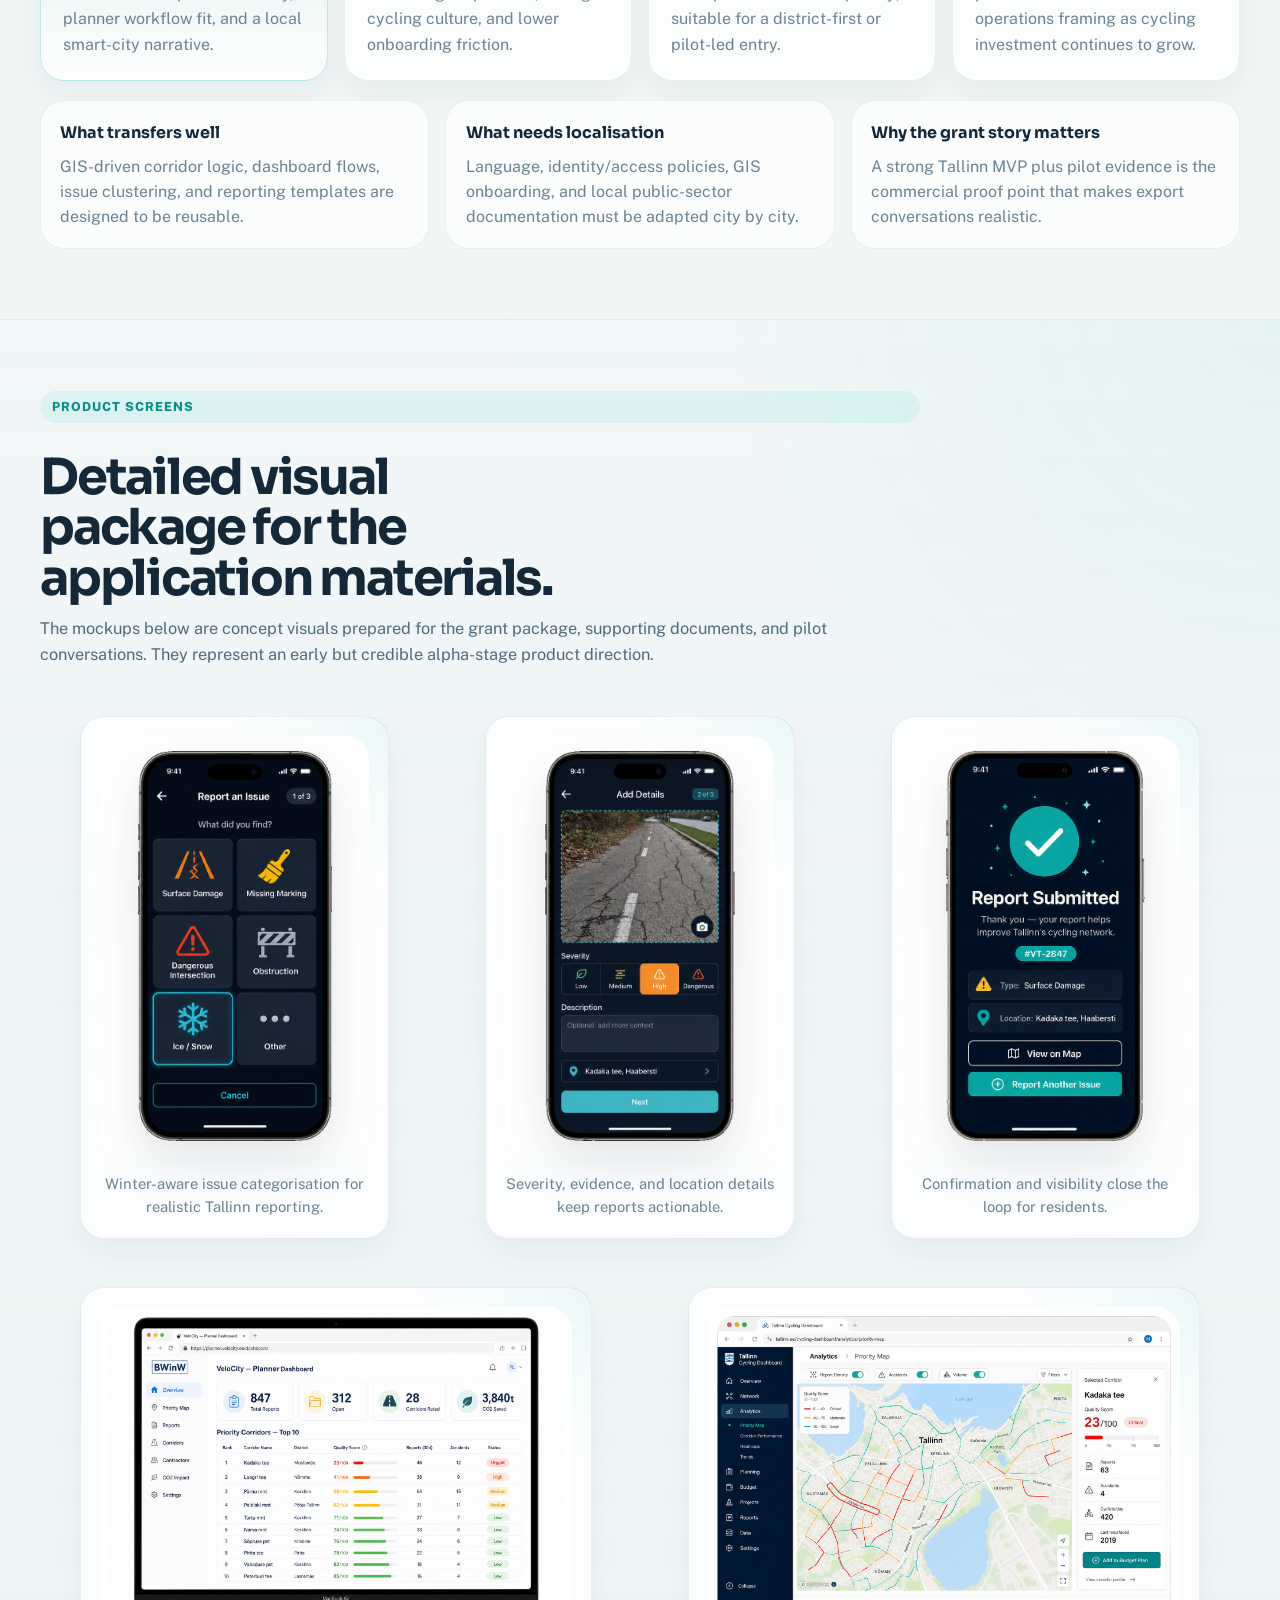
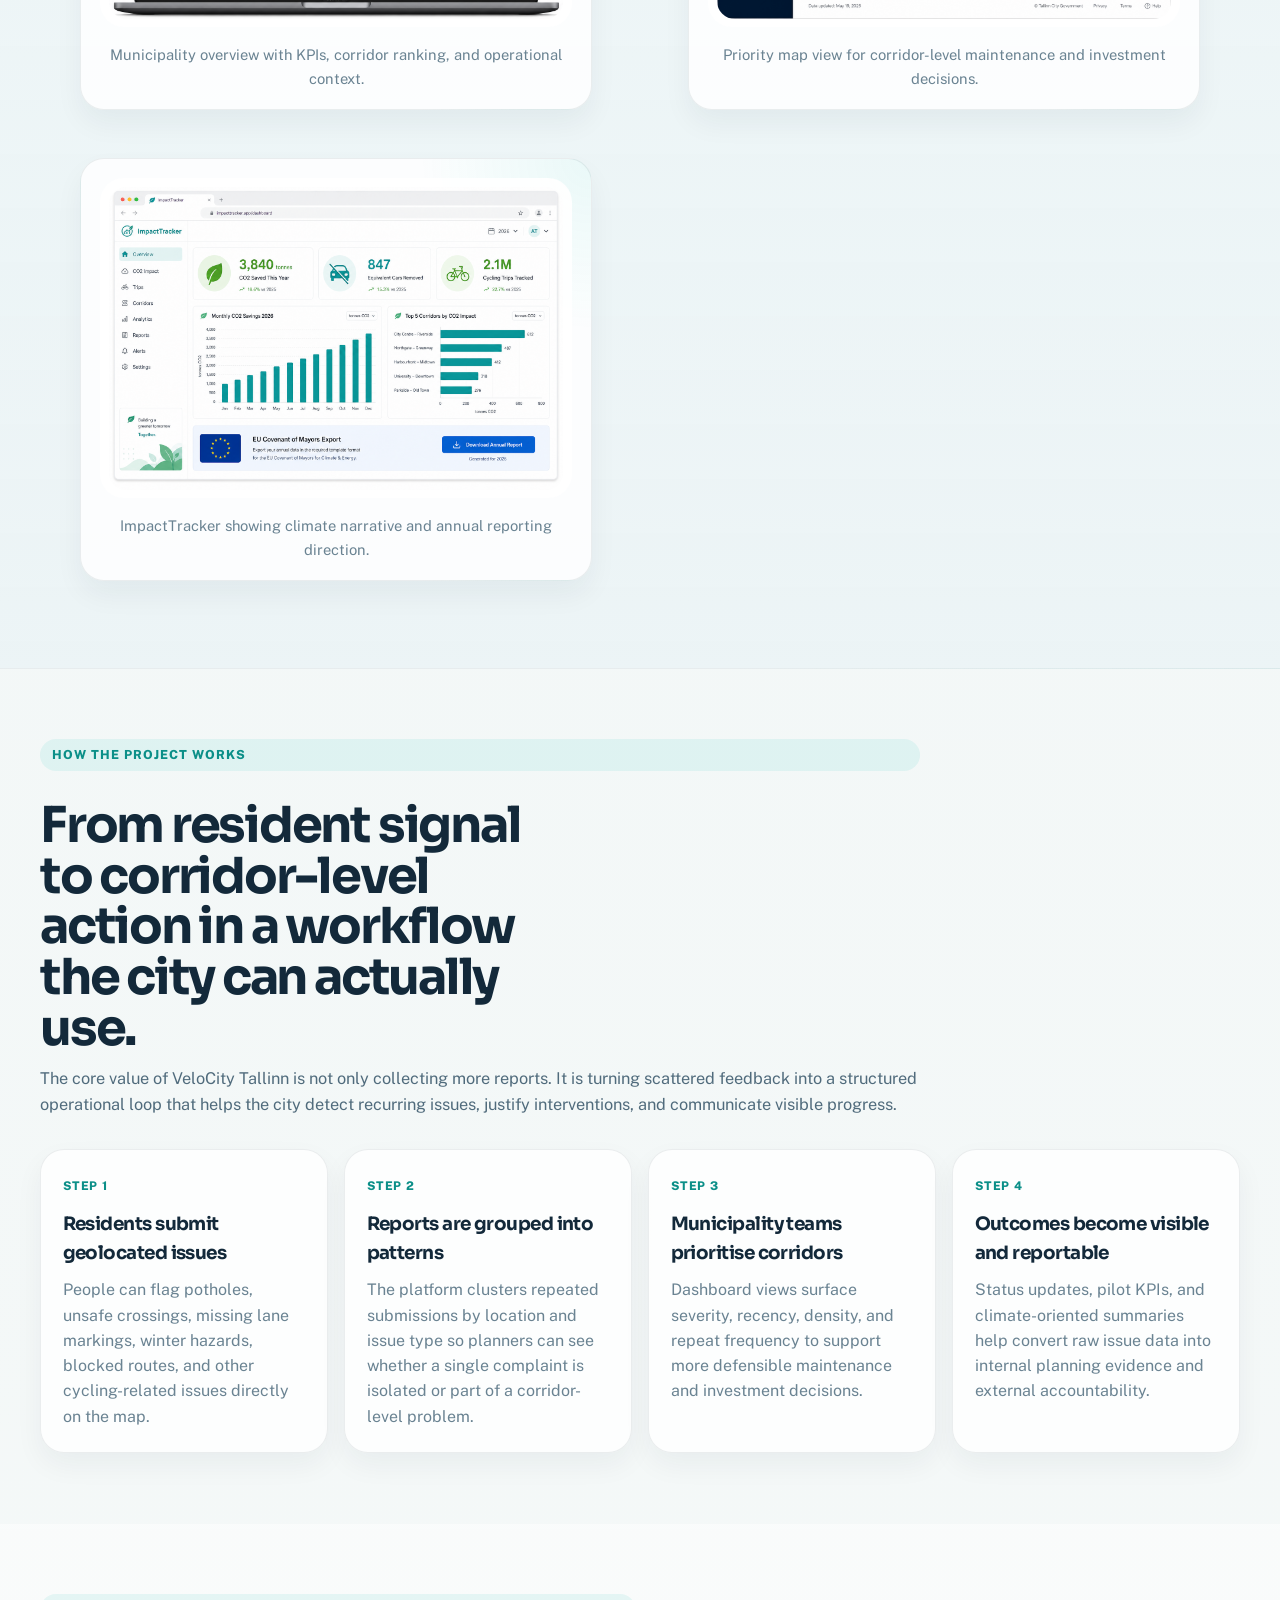
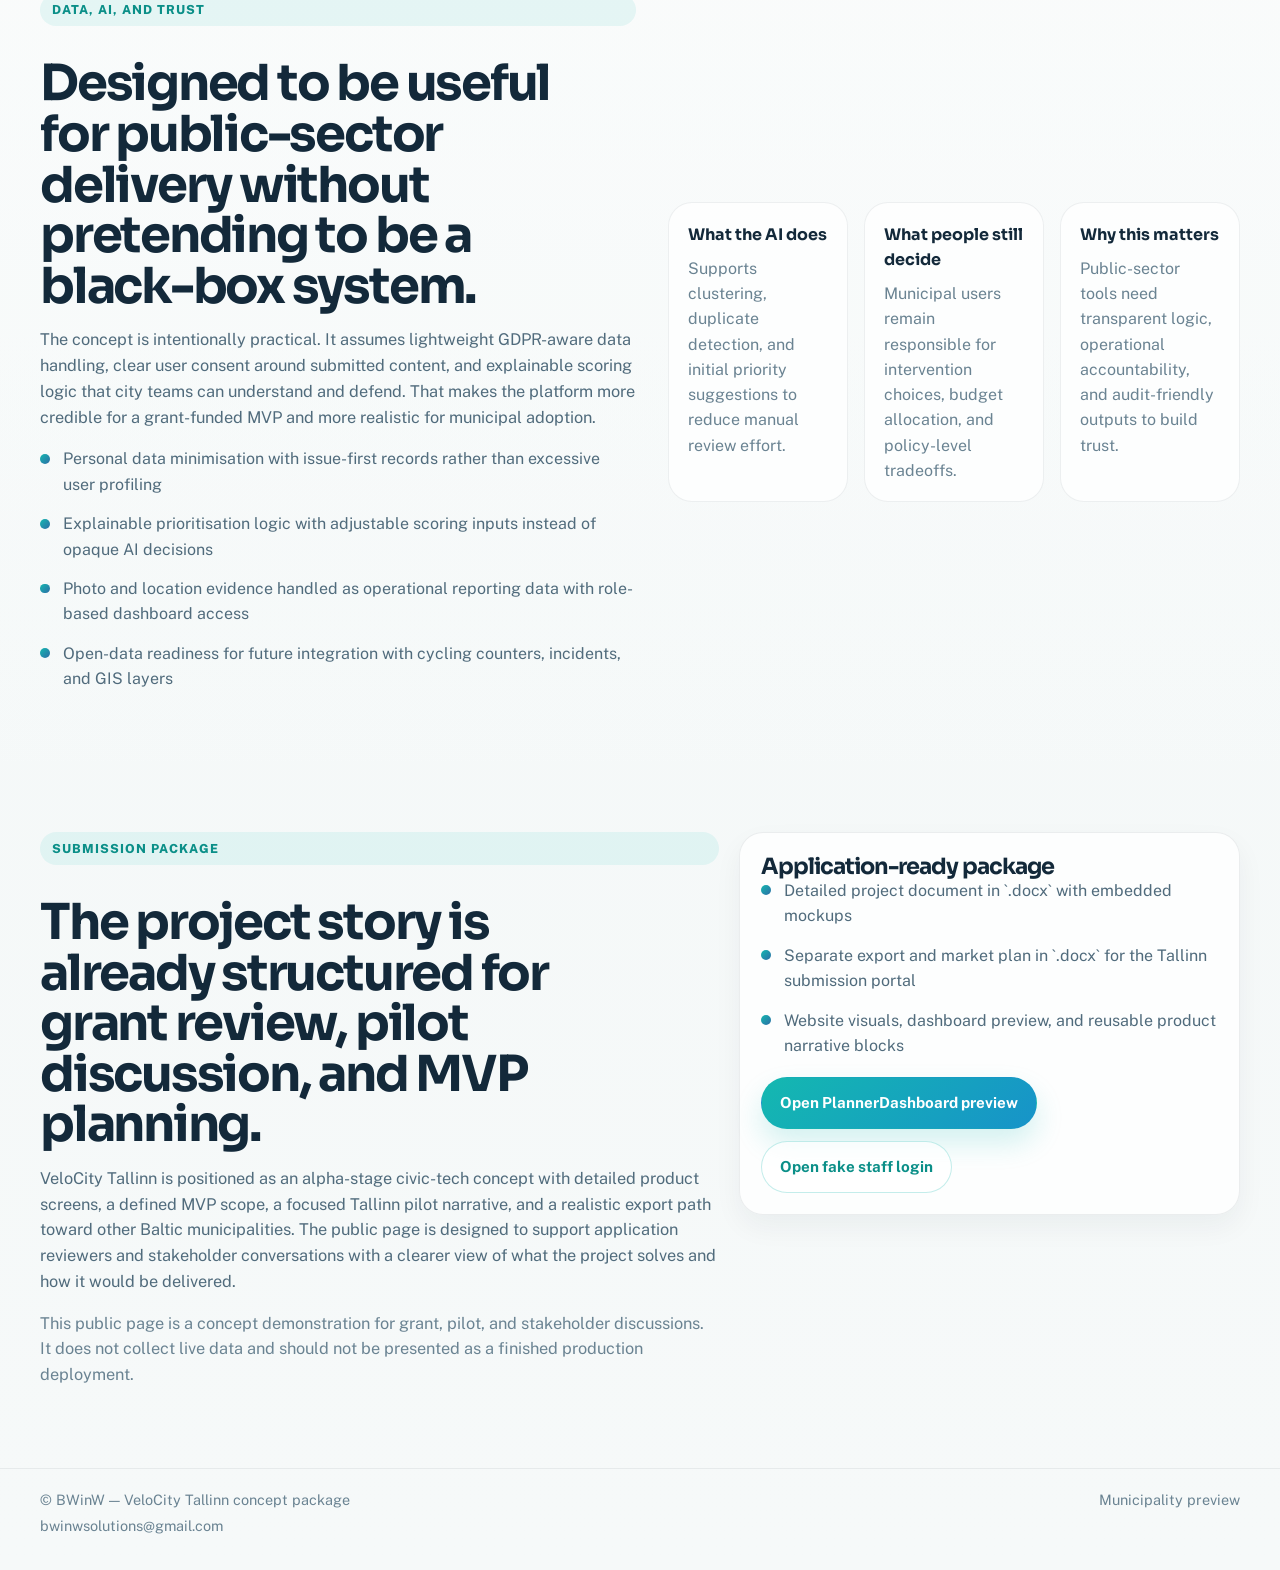
==== commit d7df9287: "Add footer contact email" ====
--- a/index.html
+++ b/index.html
@@ -500,7 +500,10 @@
 
   <footer class="site-footer">
     <div class="shell footer-inner">
-      <span>© BWinW — VeloCity Tallinn concept package</span>
+      <div class="footer-copy">
+        <span>© BWinW — VeloCity Tallinn concept package</span>
+        <a href="mailto:bwinwsolutions@gmail.com">bwinwsolutions@gmail.com</a>
+      </div>
       <a href="app.html">Municipality preview</a>
     </div>
   </footer>
--- a/styles.css
+++ b/styles.css
@@ -931,6 +931,11 @@
   gap: 0.75rem;
 }
 
+.footer-copy {
+  display: grid;
+  gap: 0.2rem;
+}
+
 .footer-inner a {
   color: var(--muted);
 }
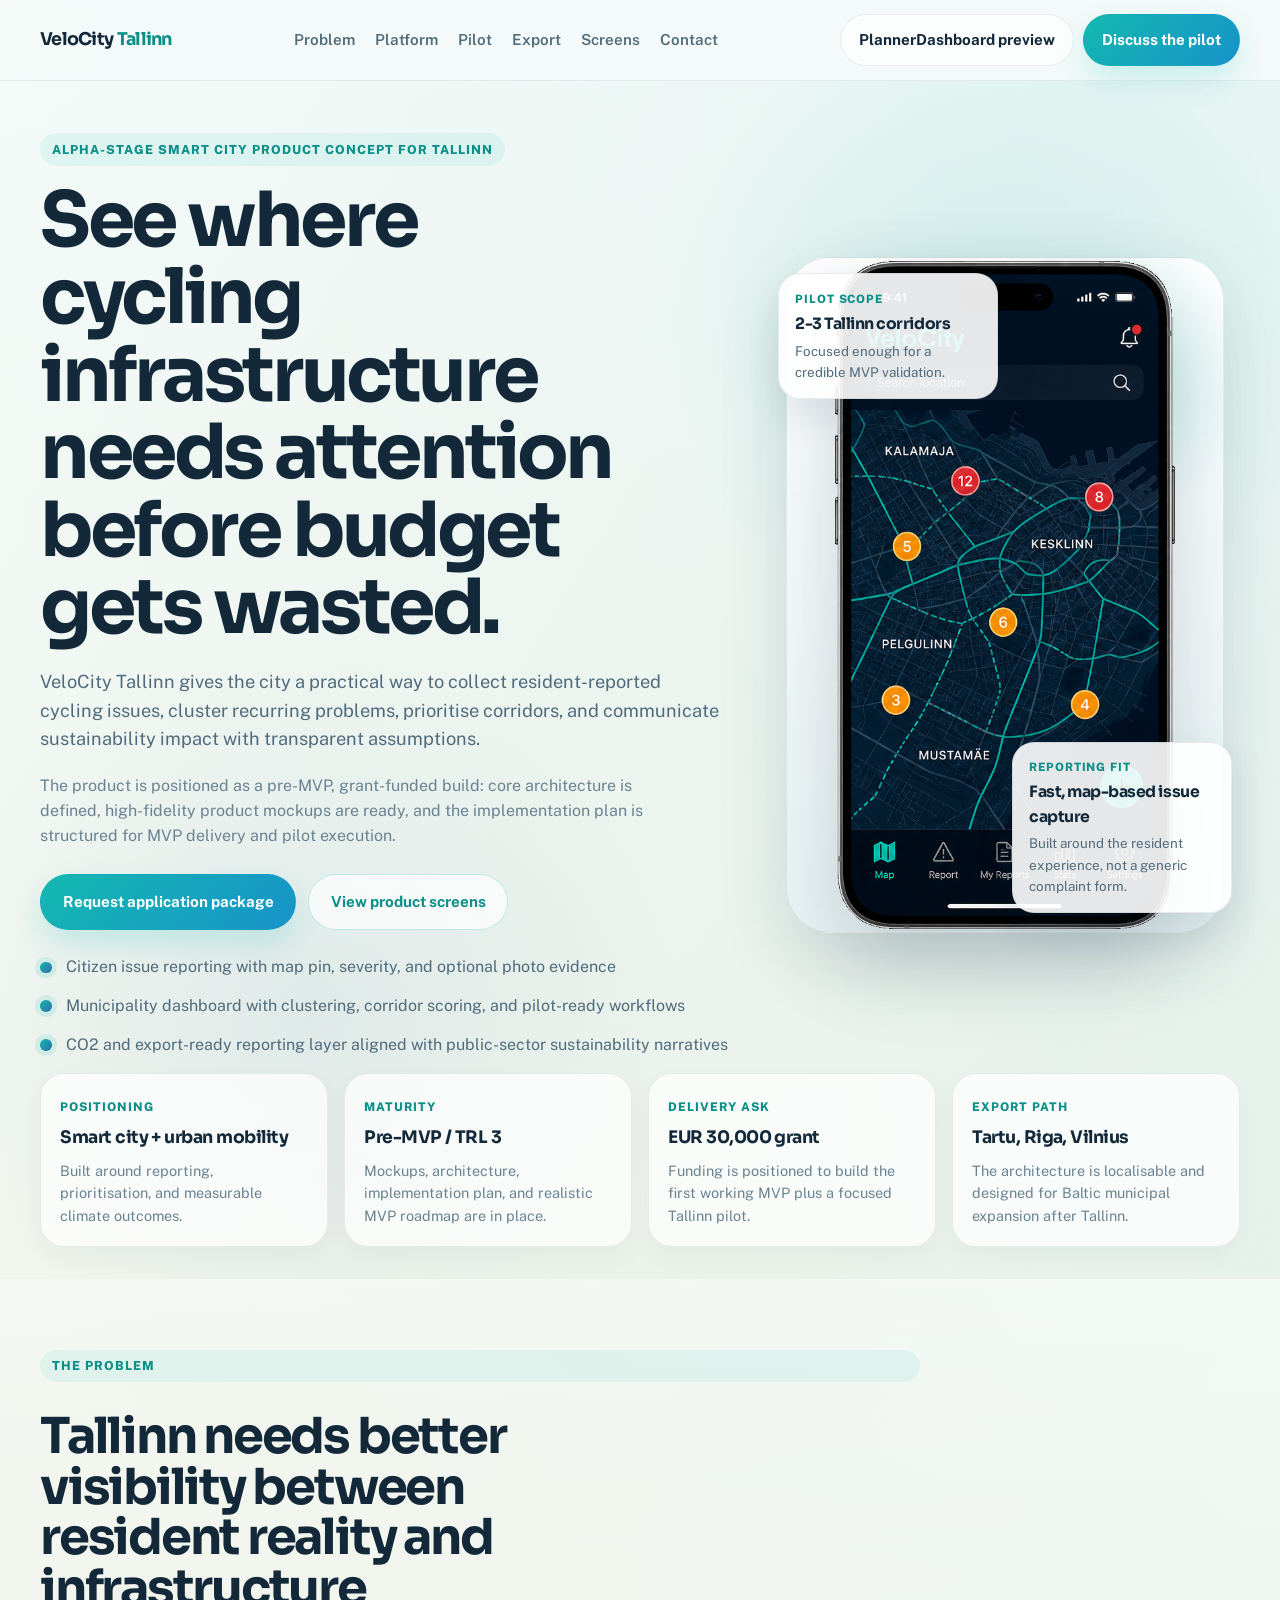
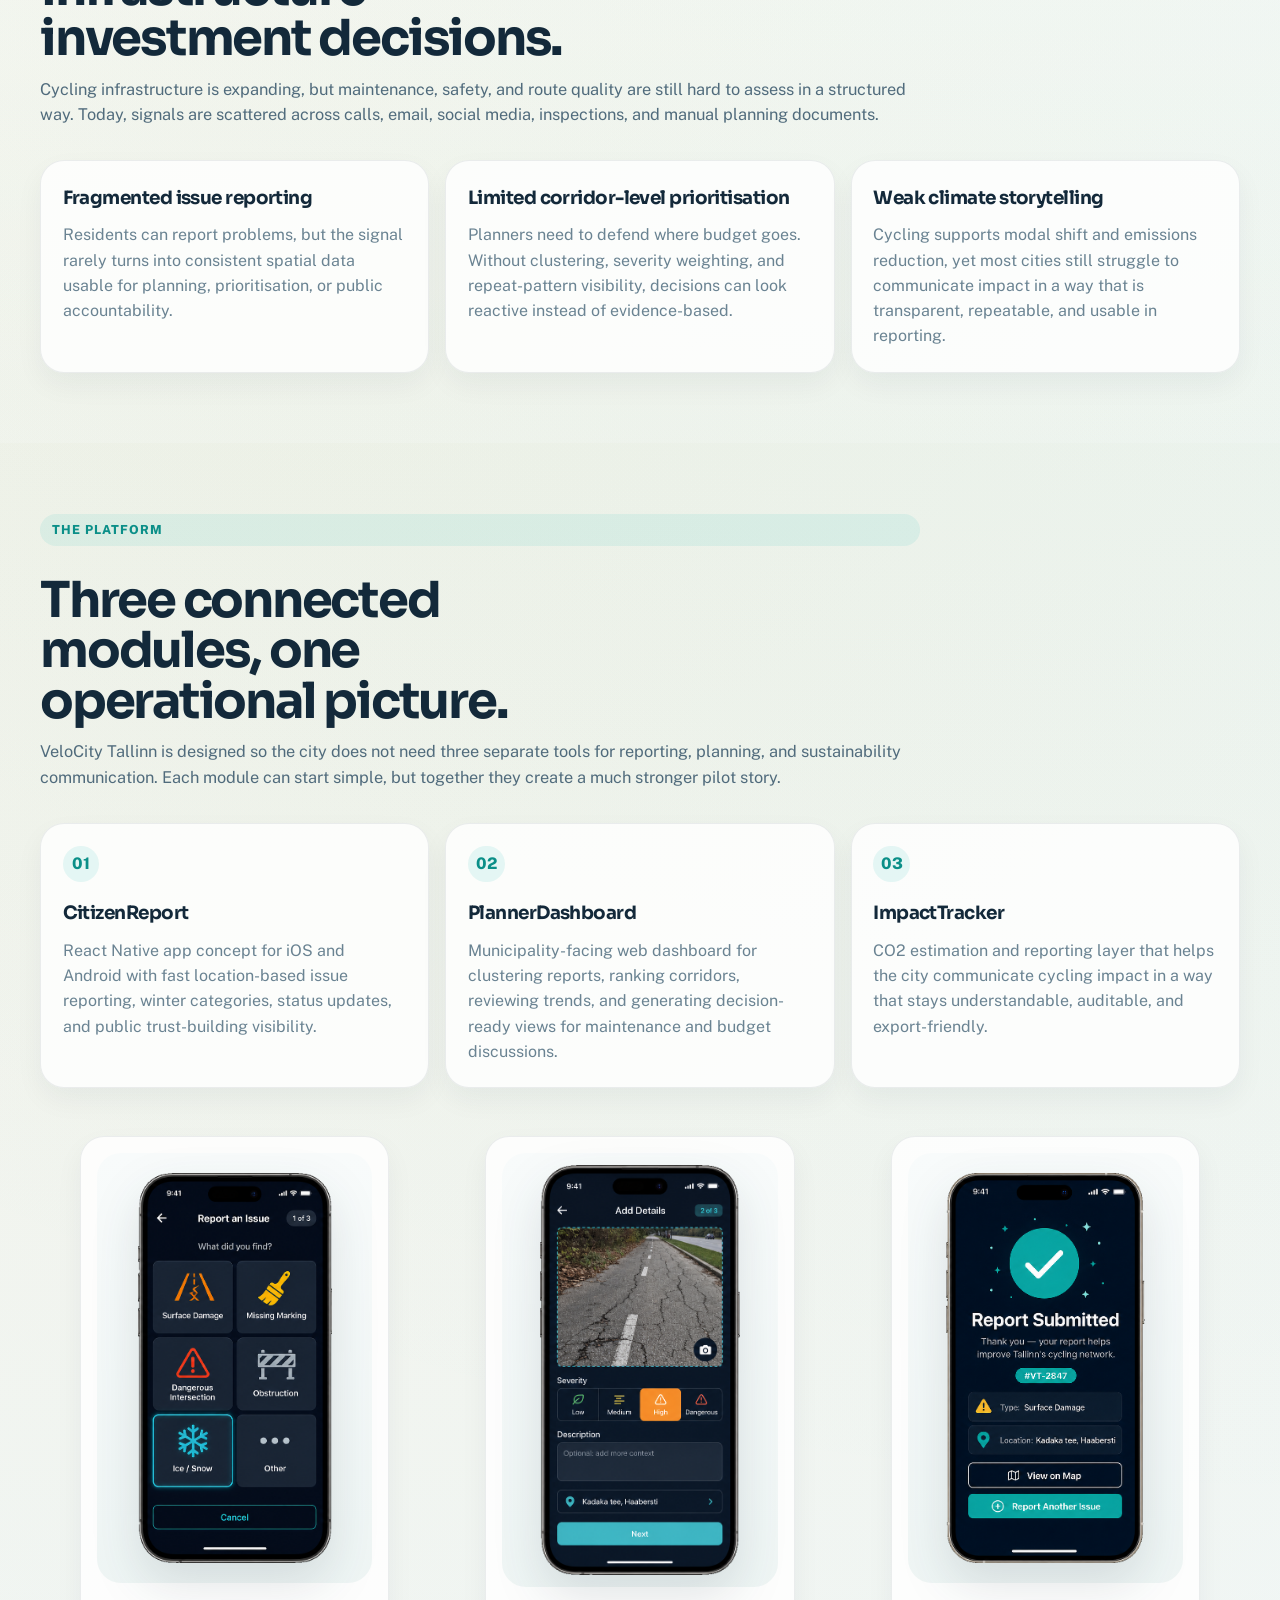
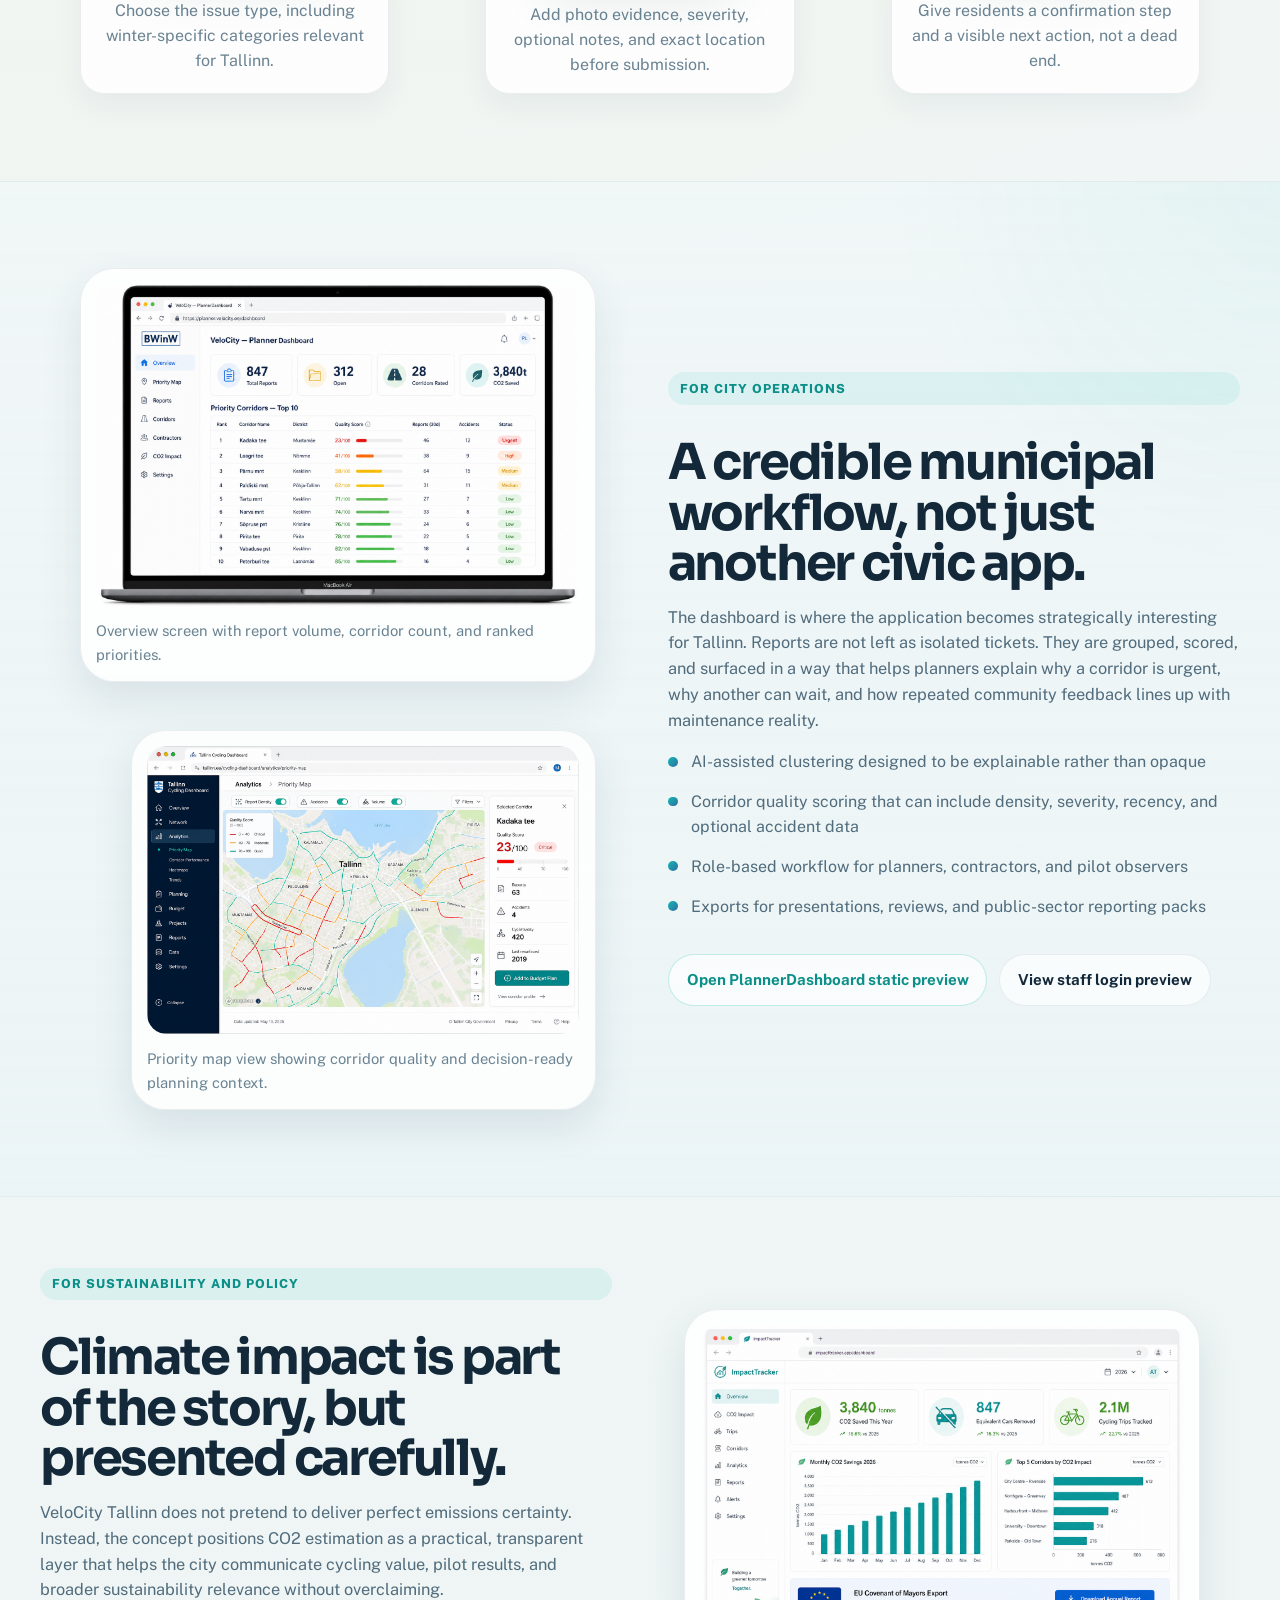
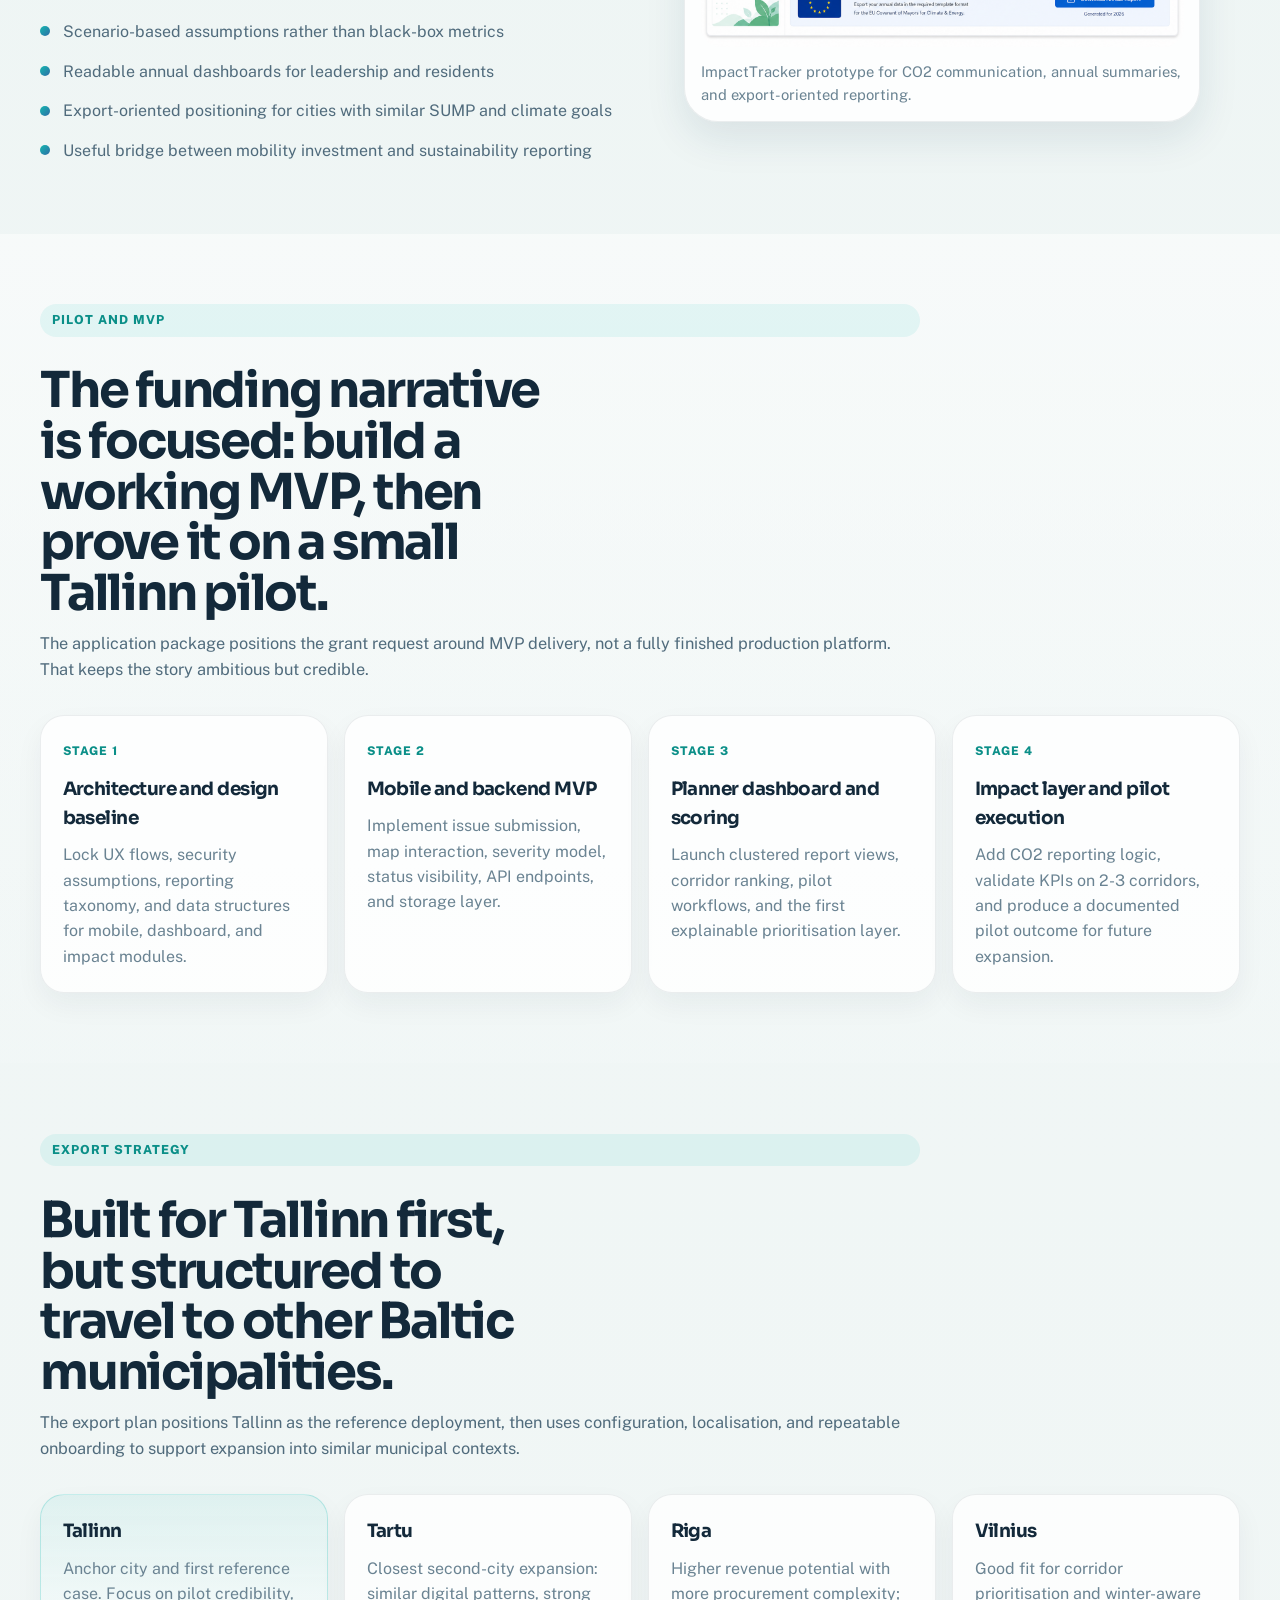
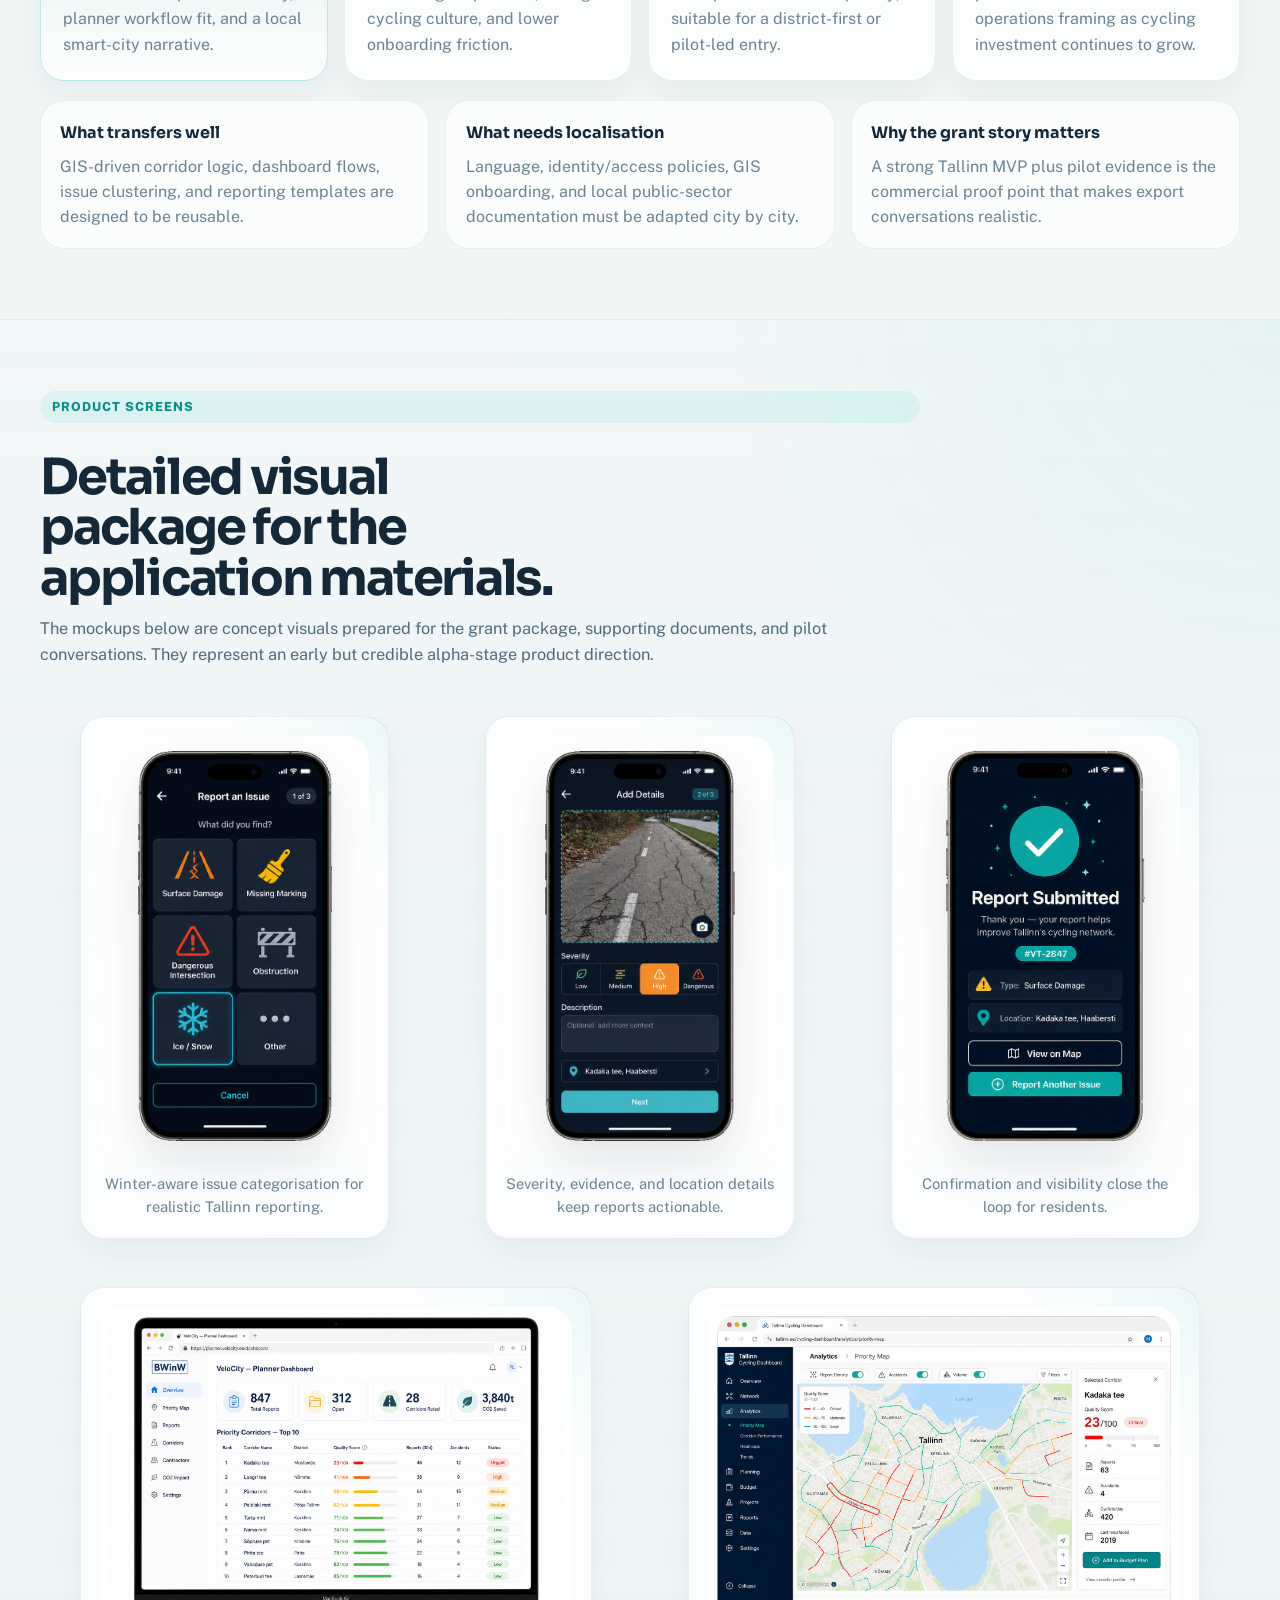
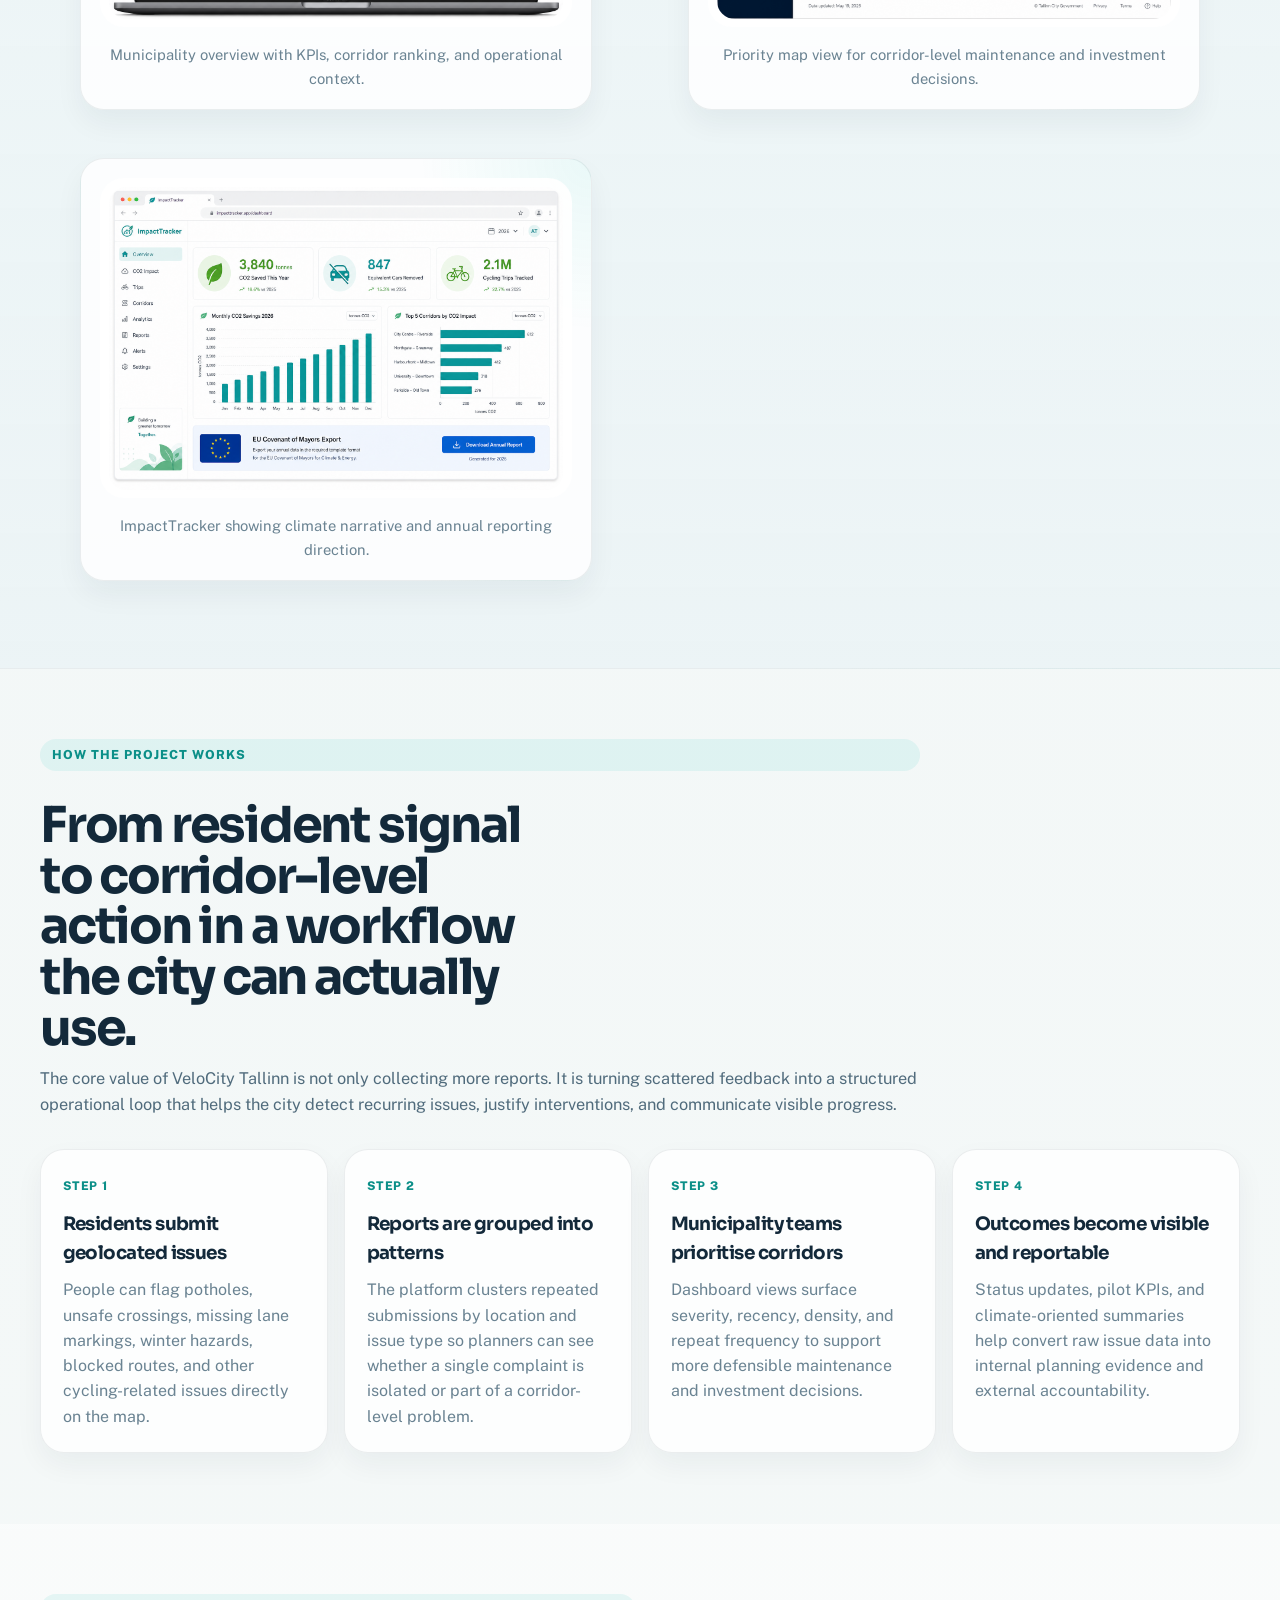
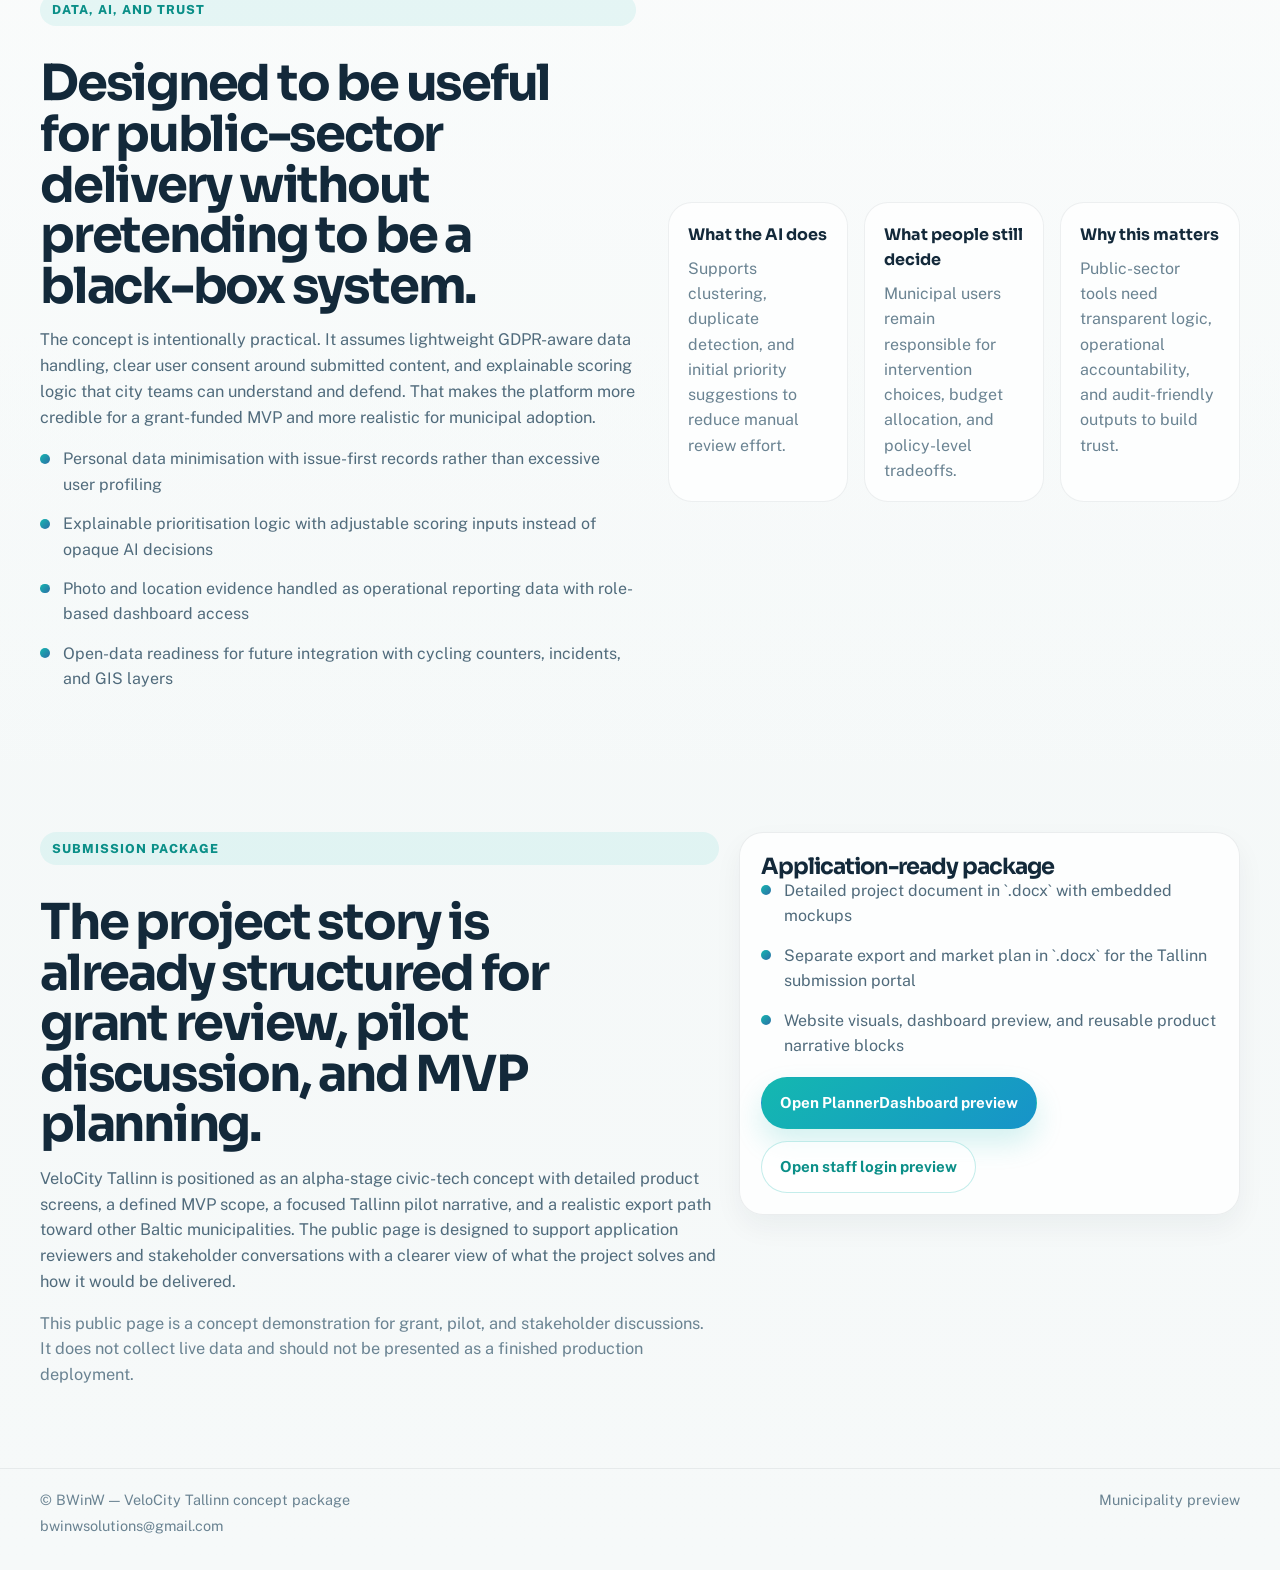
==== commit b826ab4e: "Refine login preview wording" ====
--- a/index.html
+++ b/index.html
@@ -228,7 +228,7 @@
           </ul>
           <div class="cta-actions">
             <a class="btn btn-outline" href="app.html">Open PlannerDashboard static preview</a>
-            <a class="btn btn-ghost" href="login.html">View fake staff login</a>
+            <a class="btn btn-ghost" href="login.html">View staff login preview</a>
           </div>
         </div>
       </div>
@@ -491,7 +491,7 @@
           </ul>
           <div class="cta-actions">
             <a class="btn btn-primary" href="app.html">Open PlannerDashboard preview</a>
-            <a class="btn btn-outline" href="login.html">Open fake staff login</a>
+            <a class="btn btn-outline" href="login.html">Open staff login preview</a>
           </div>
         </div>
       </div>
--- a/styles.css
+++ b/styles.css
@@ -215,6 +215,10 @@
   border-top: 1px solid rgba(19, 41, 58, 0.05);
 }
 
+.nav-drawer[hidden] {
+  display: none !important;
+}
+
 .nav-drawer a {
   color: var(--text);
   font-weight: 600;
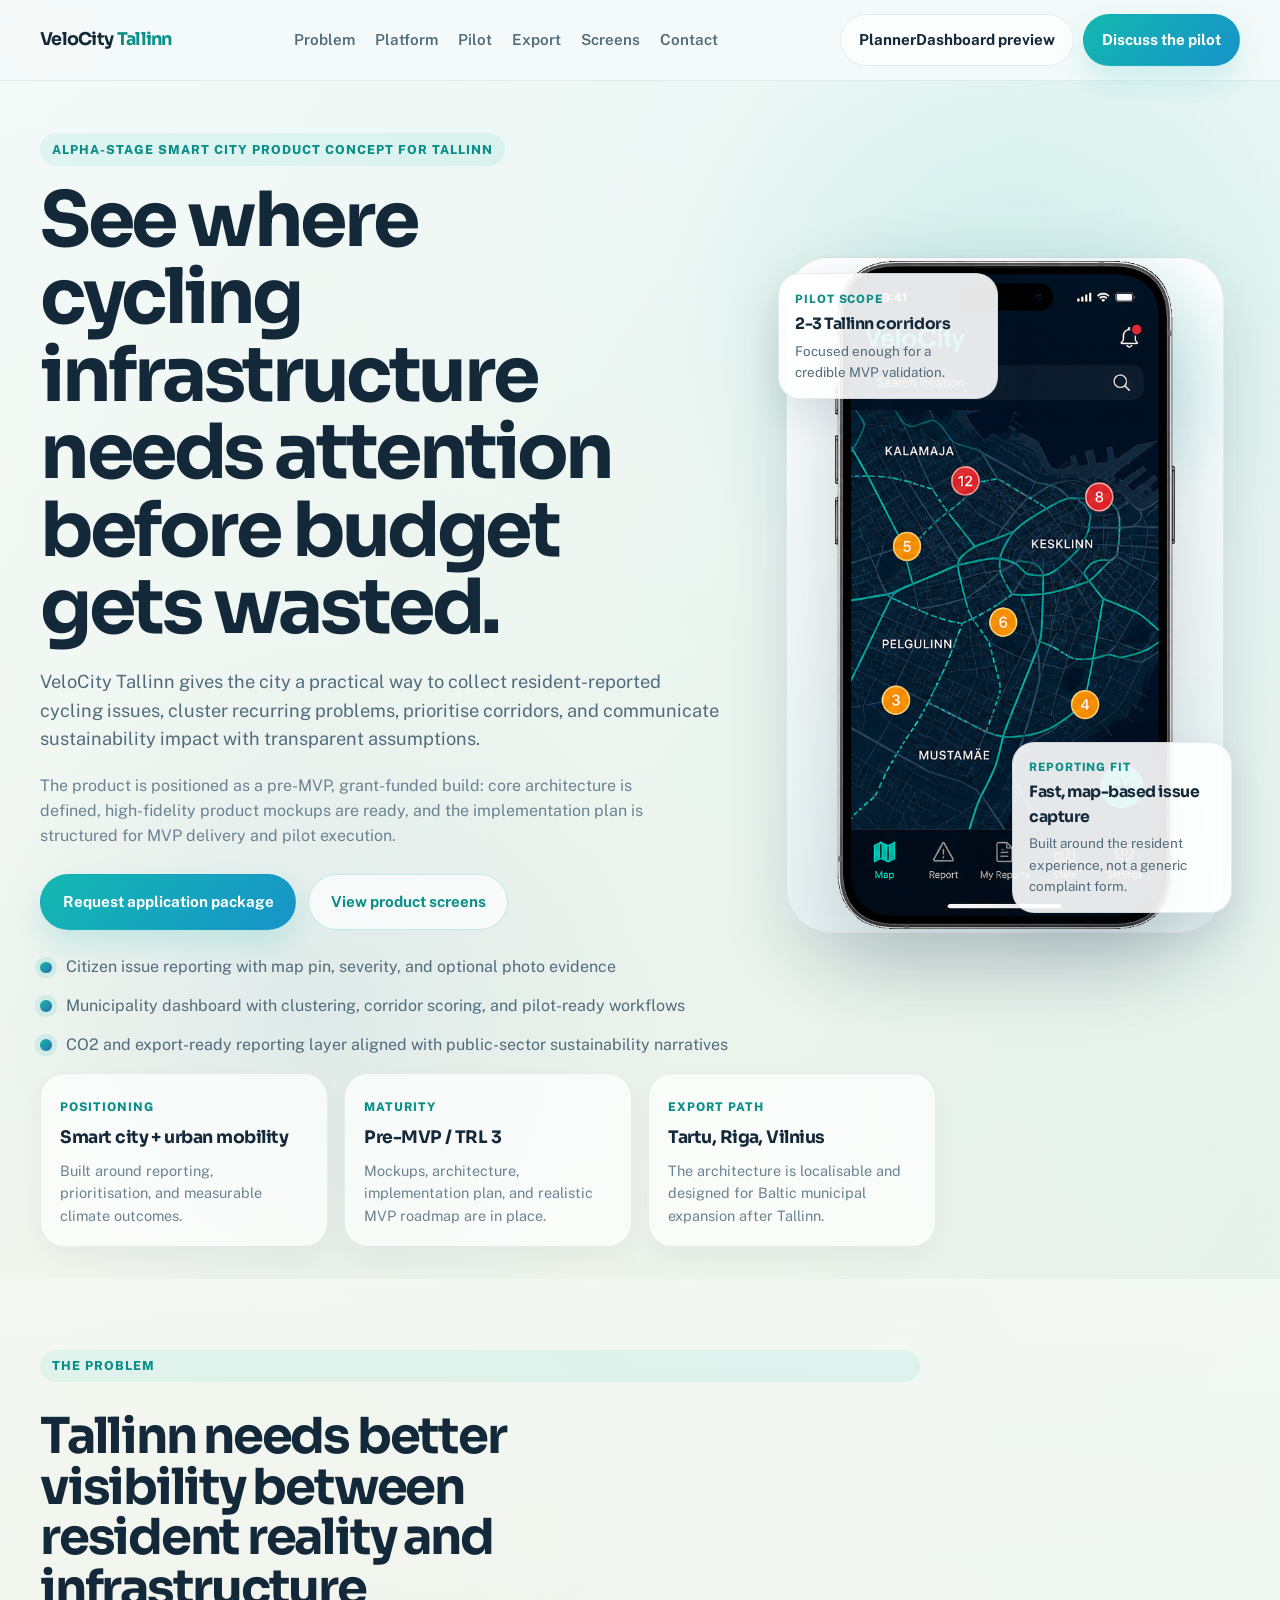
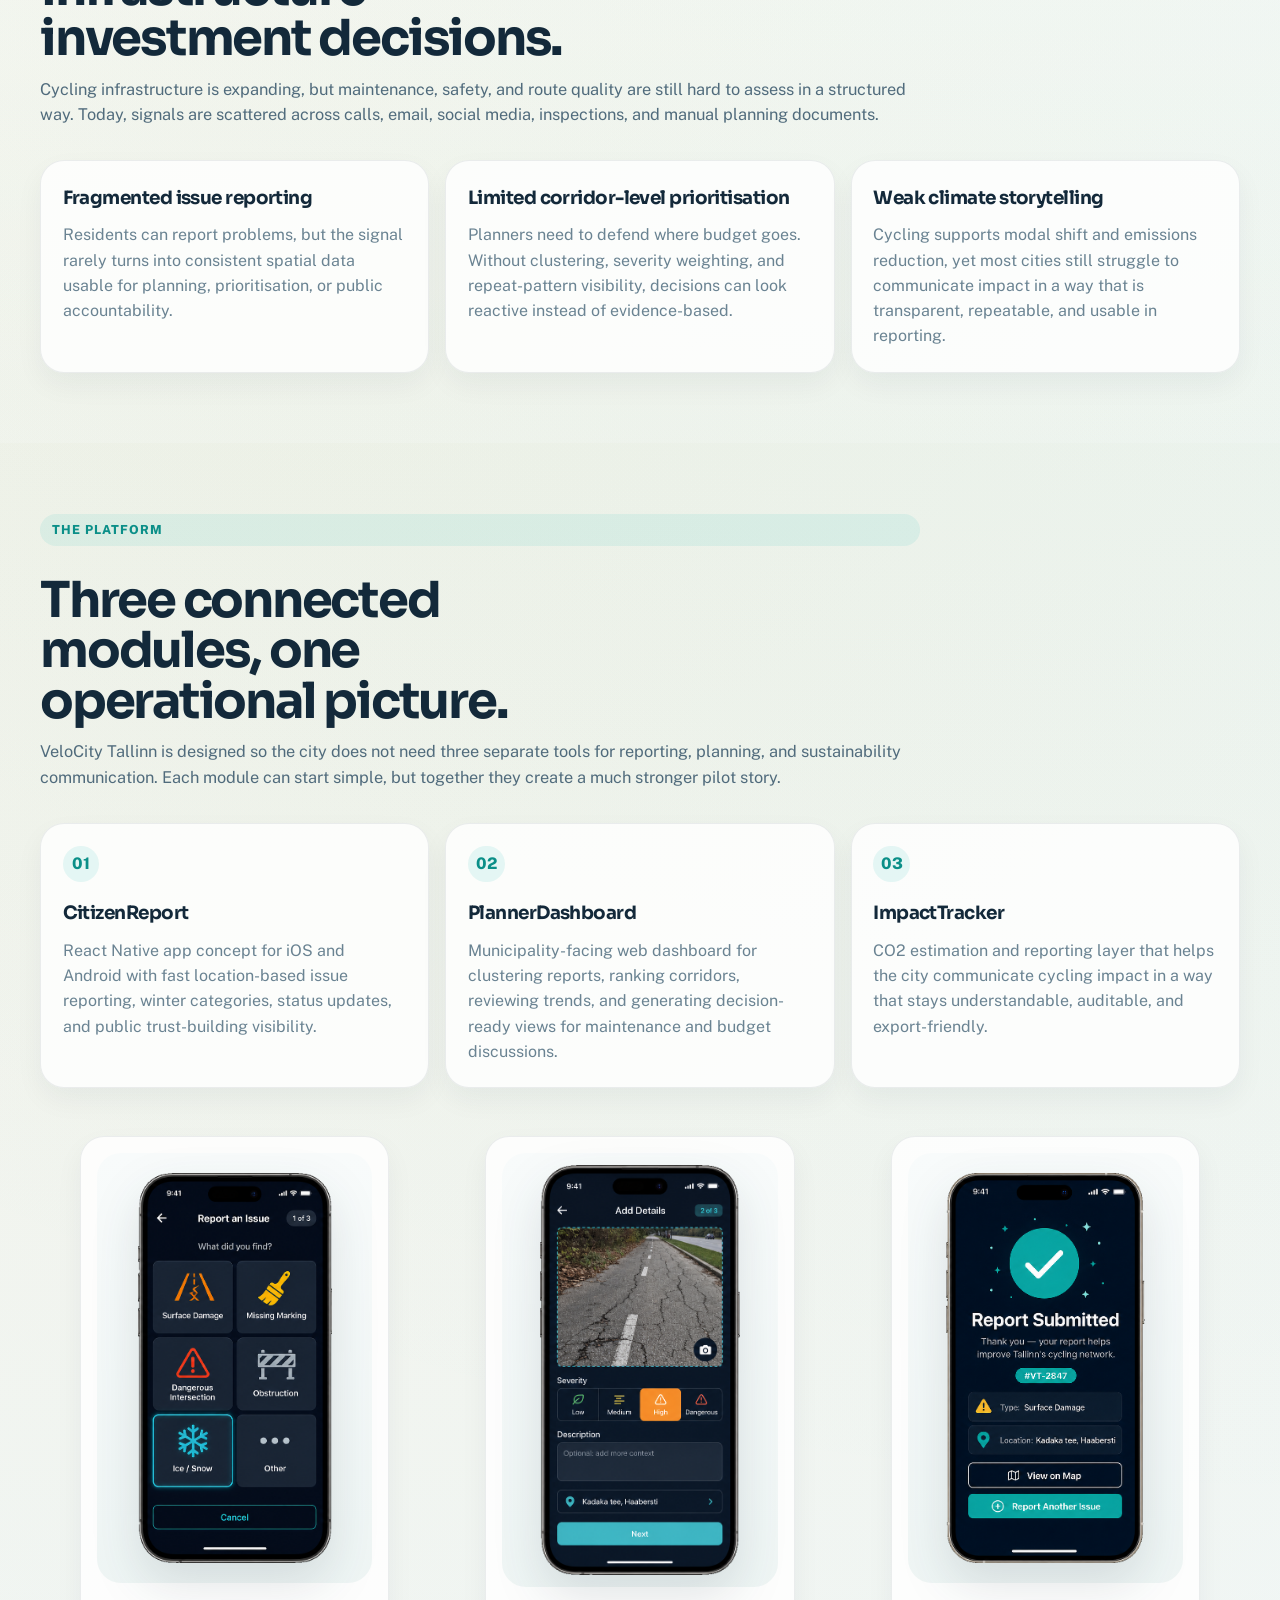
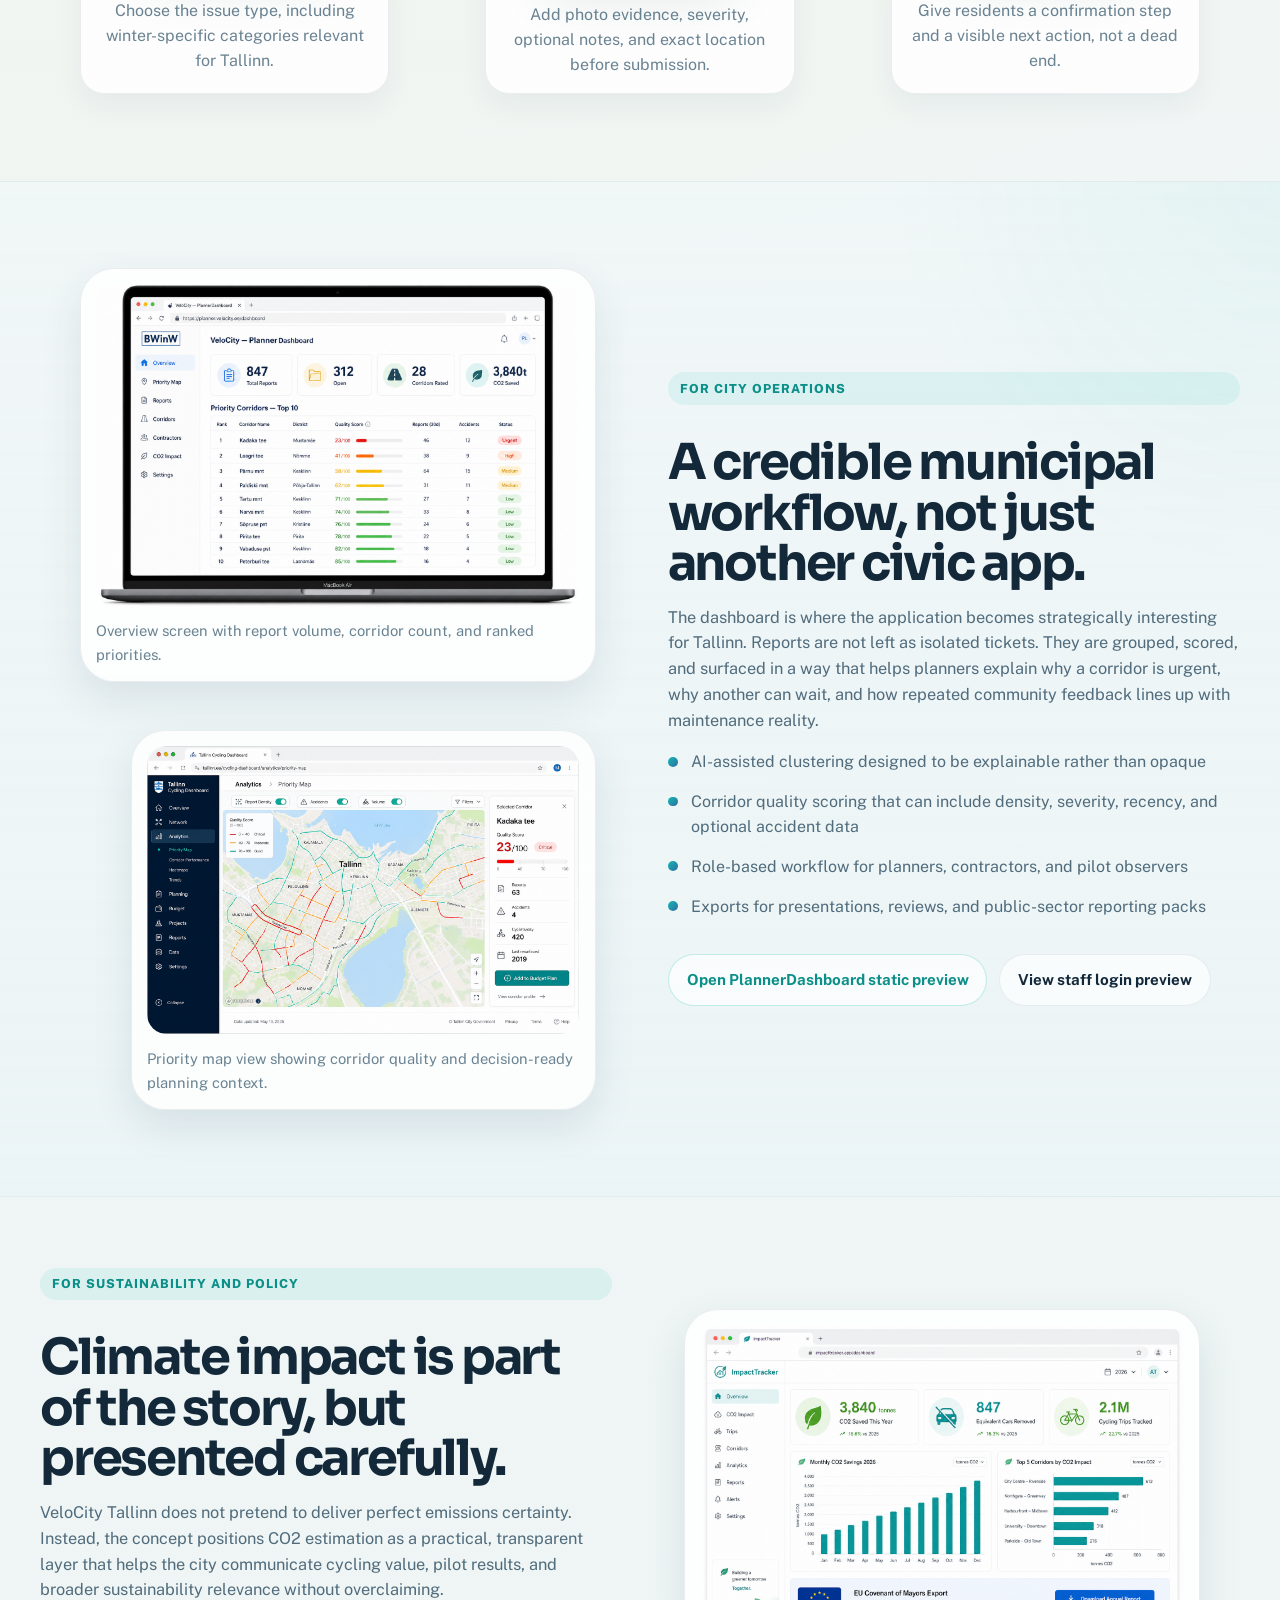
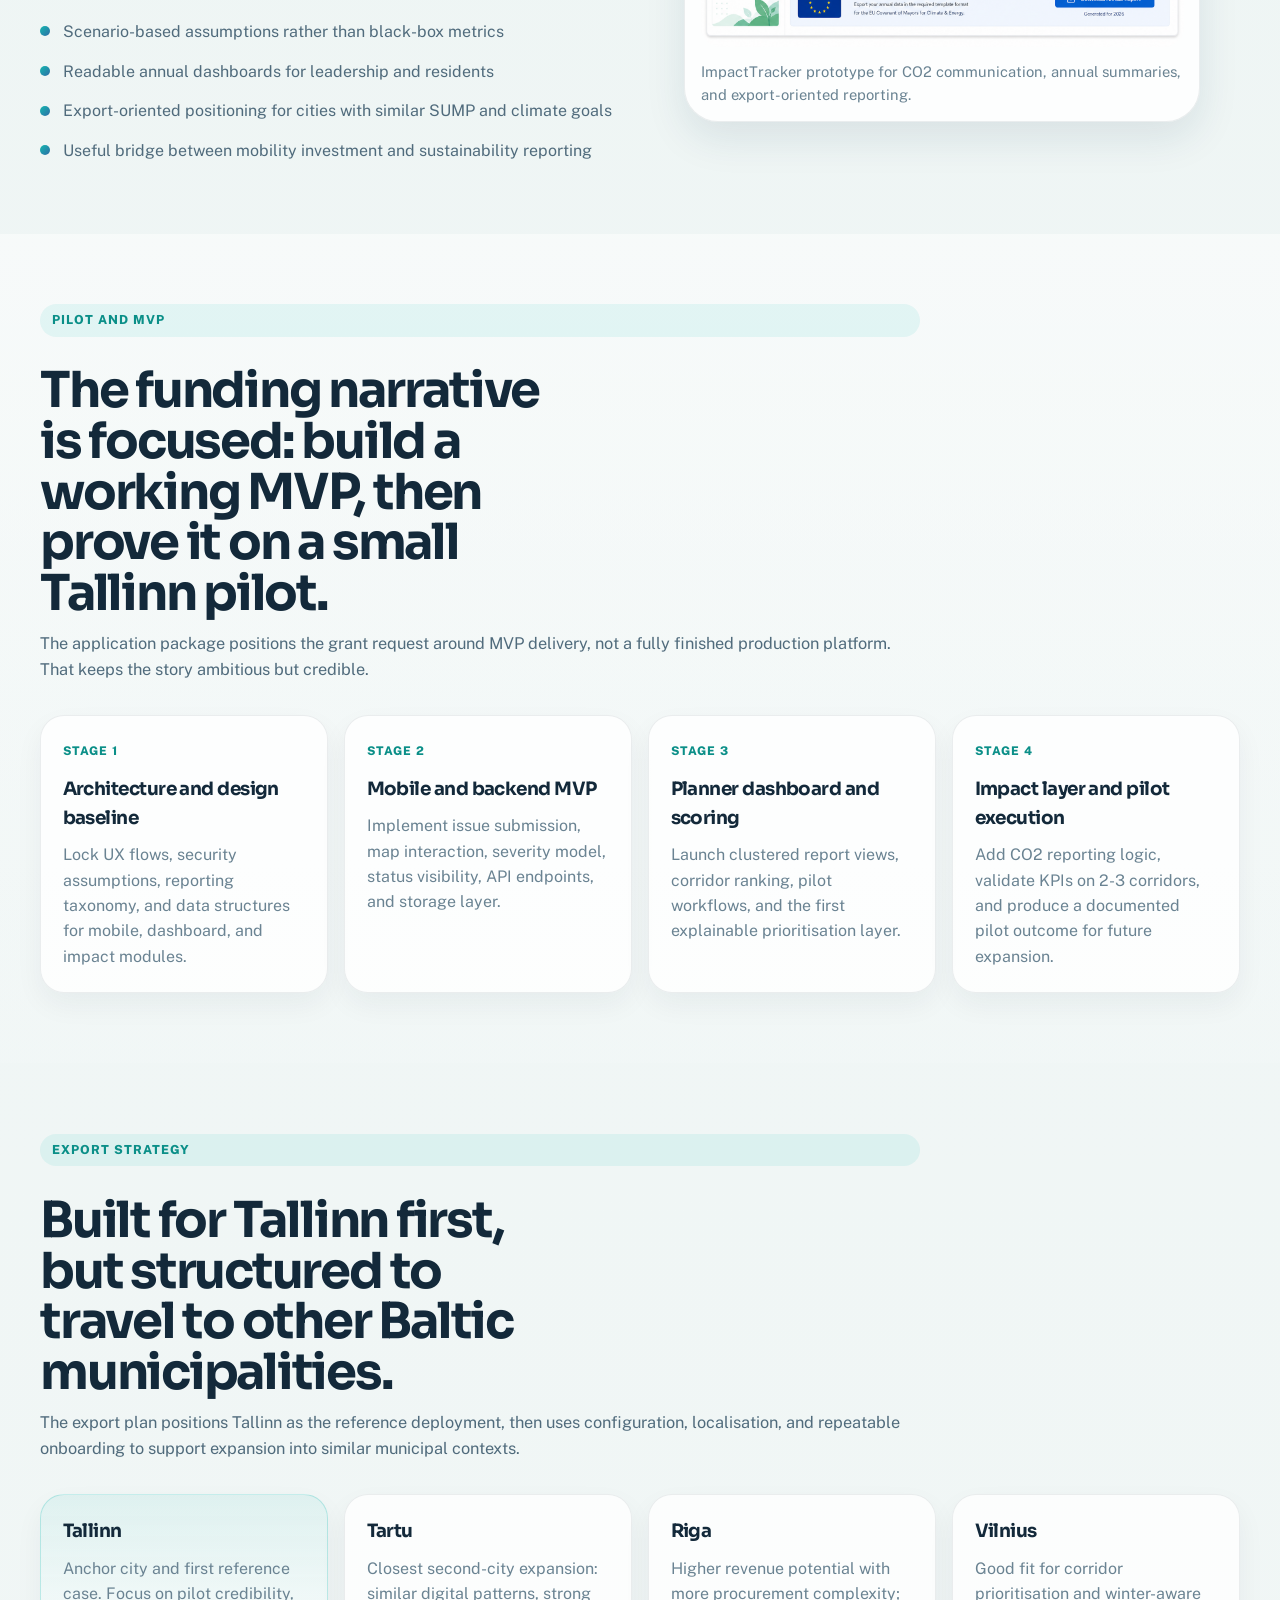
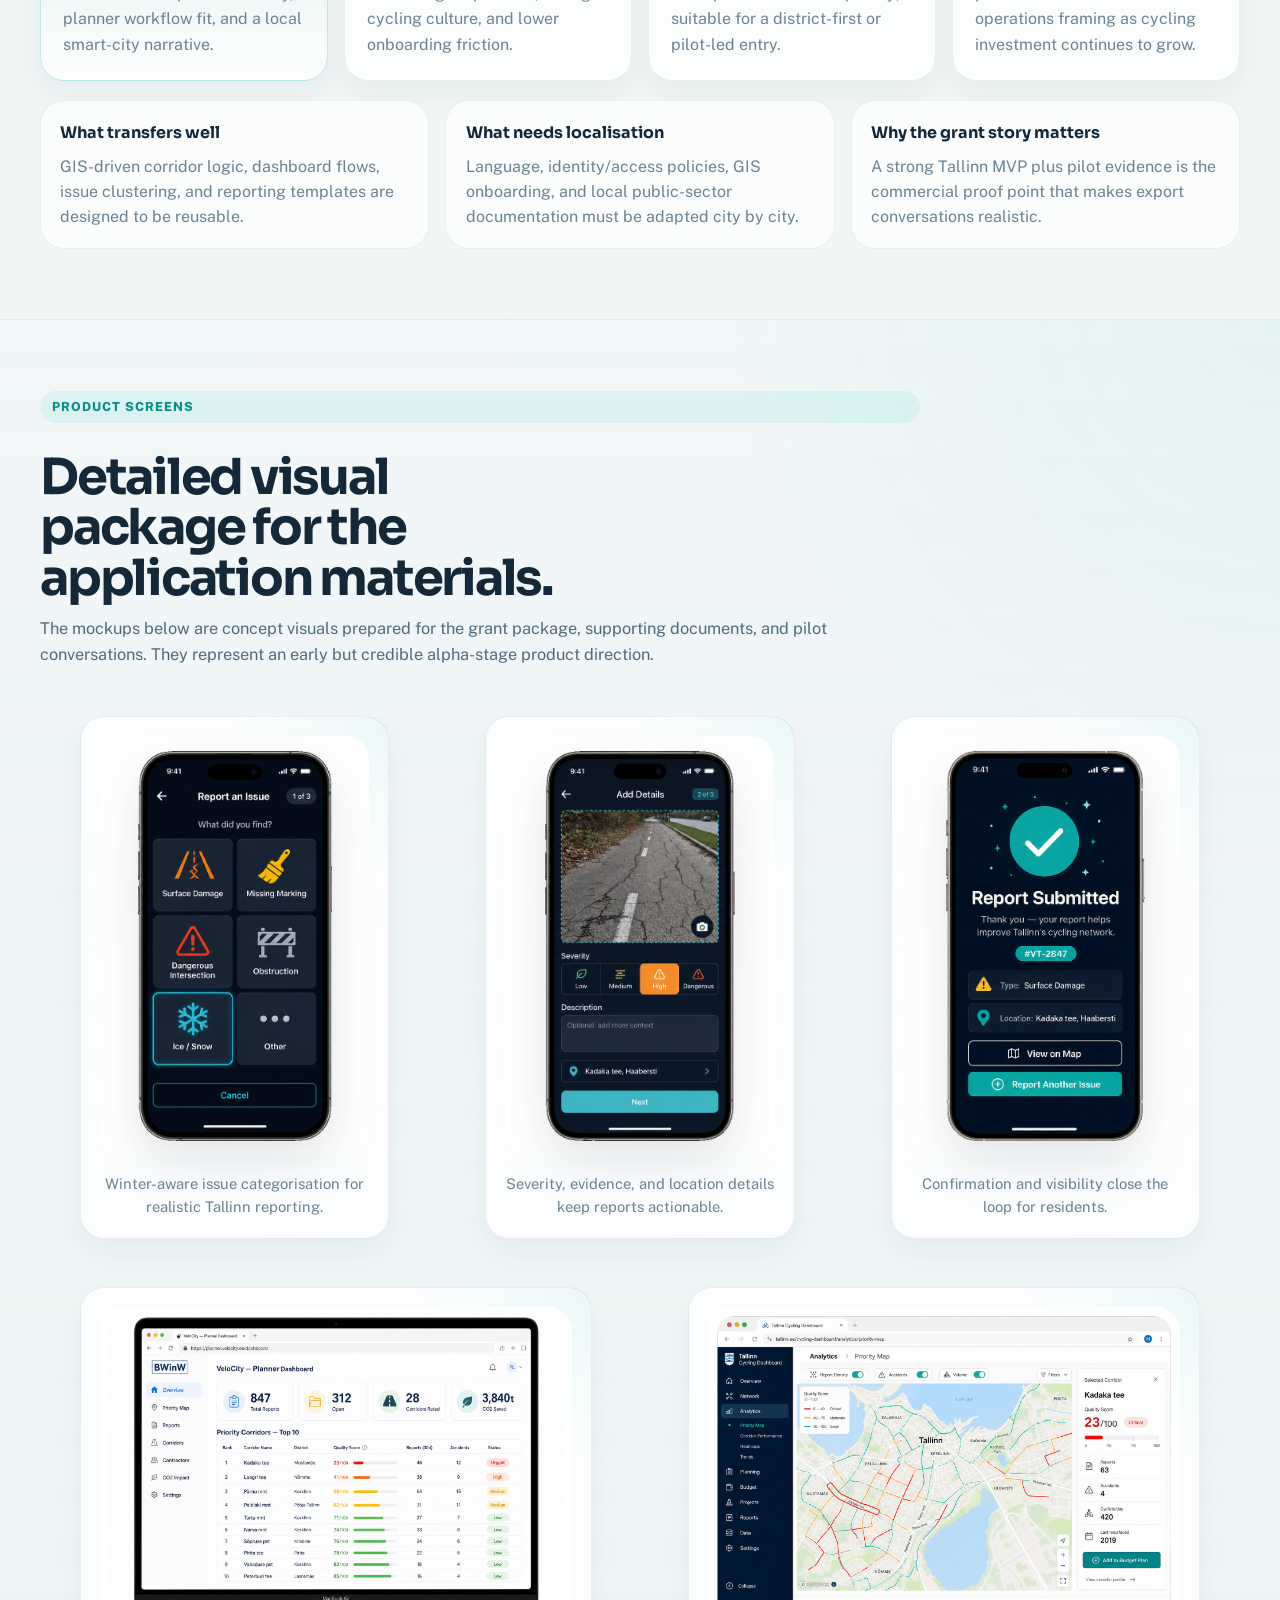
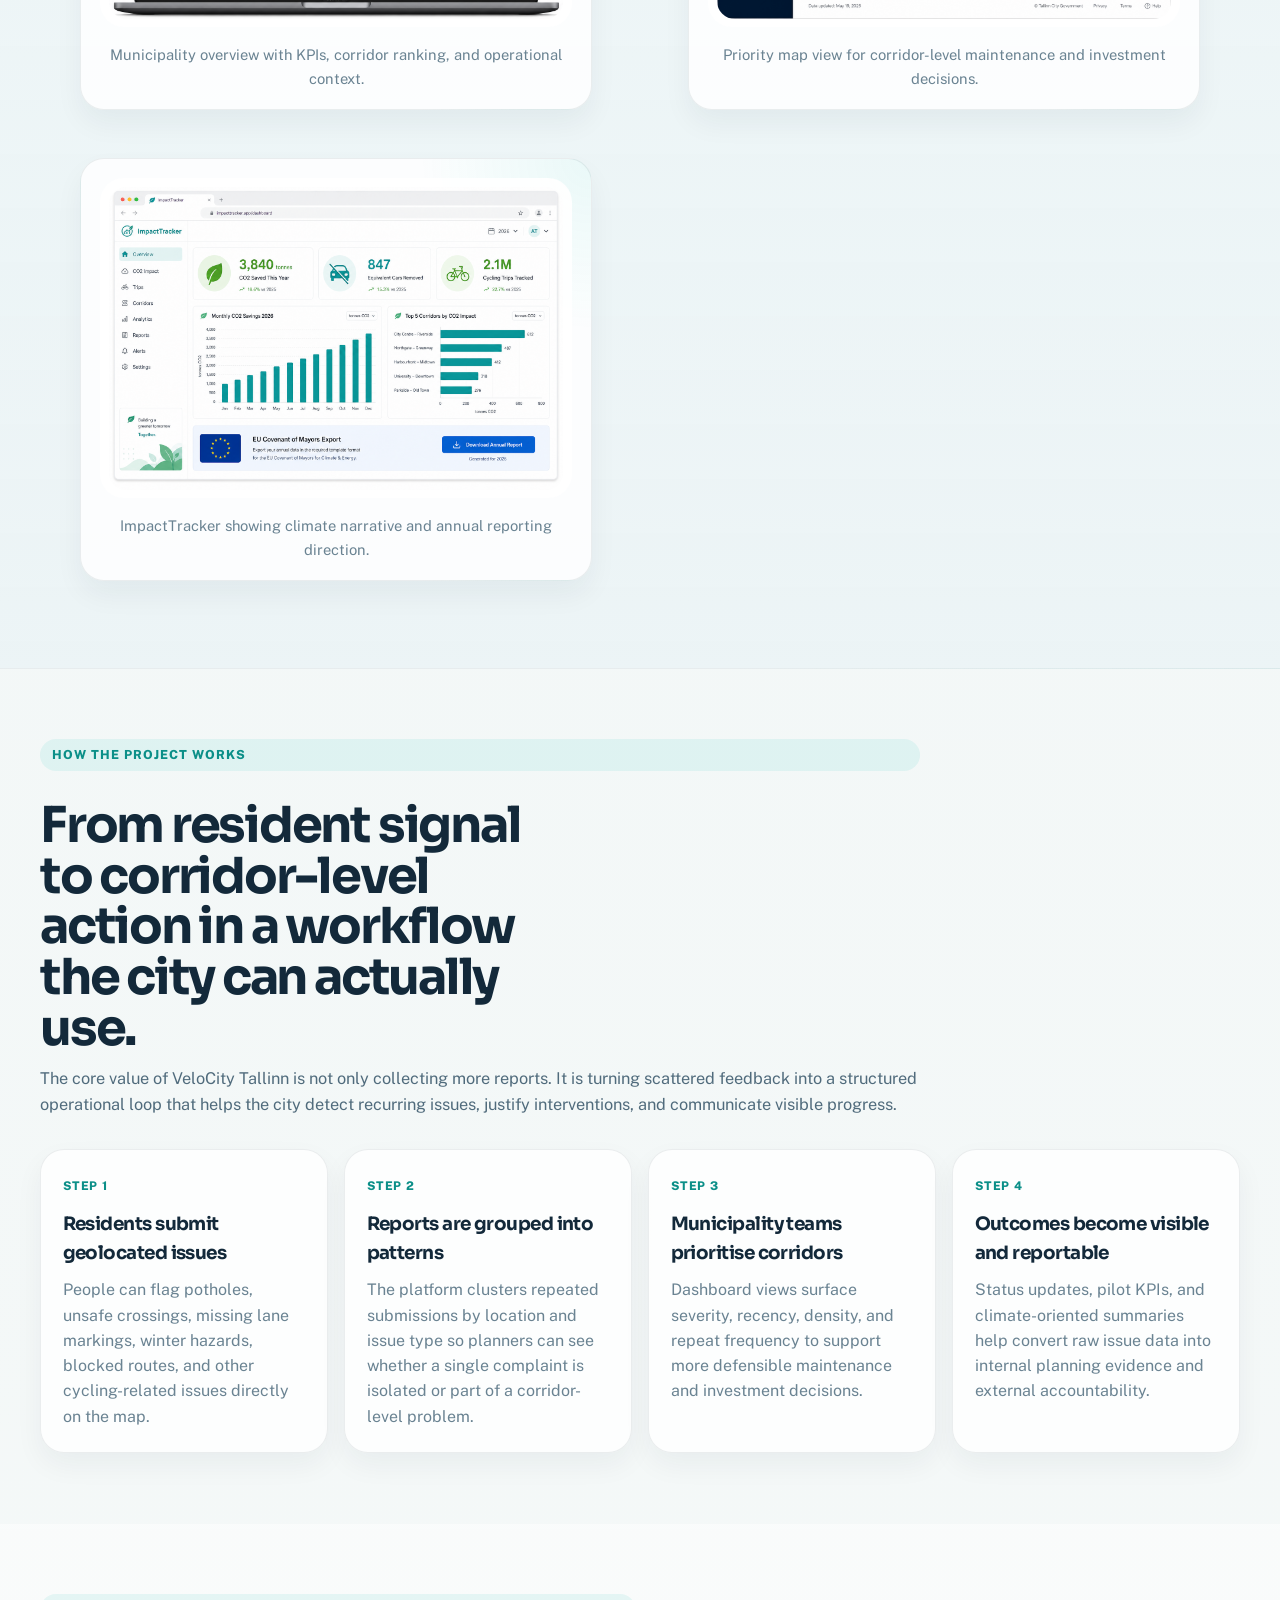
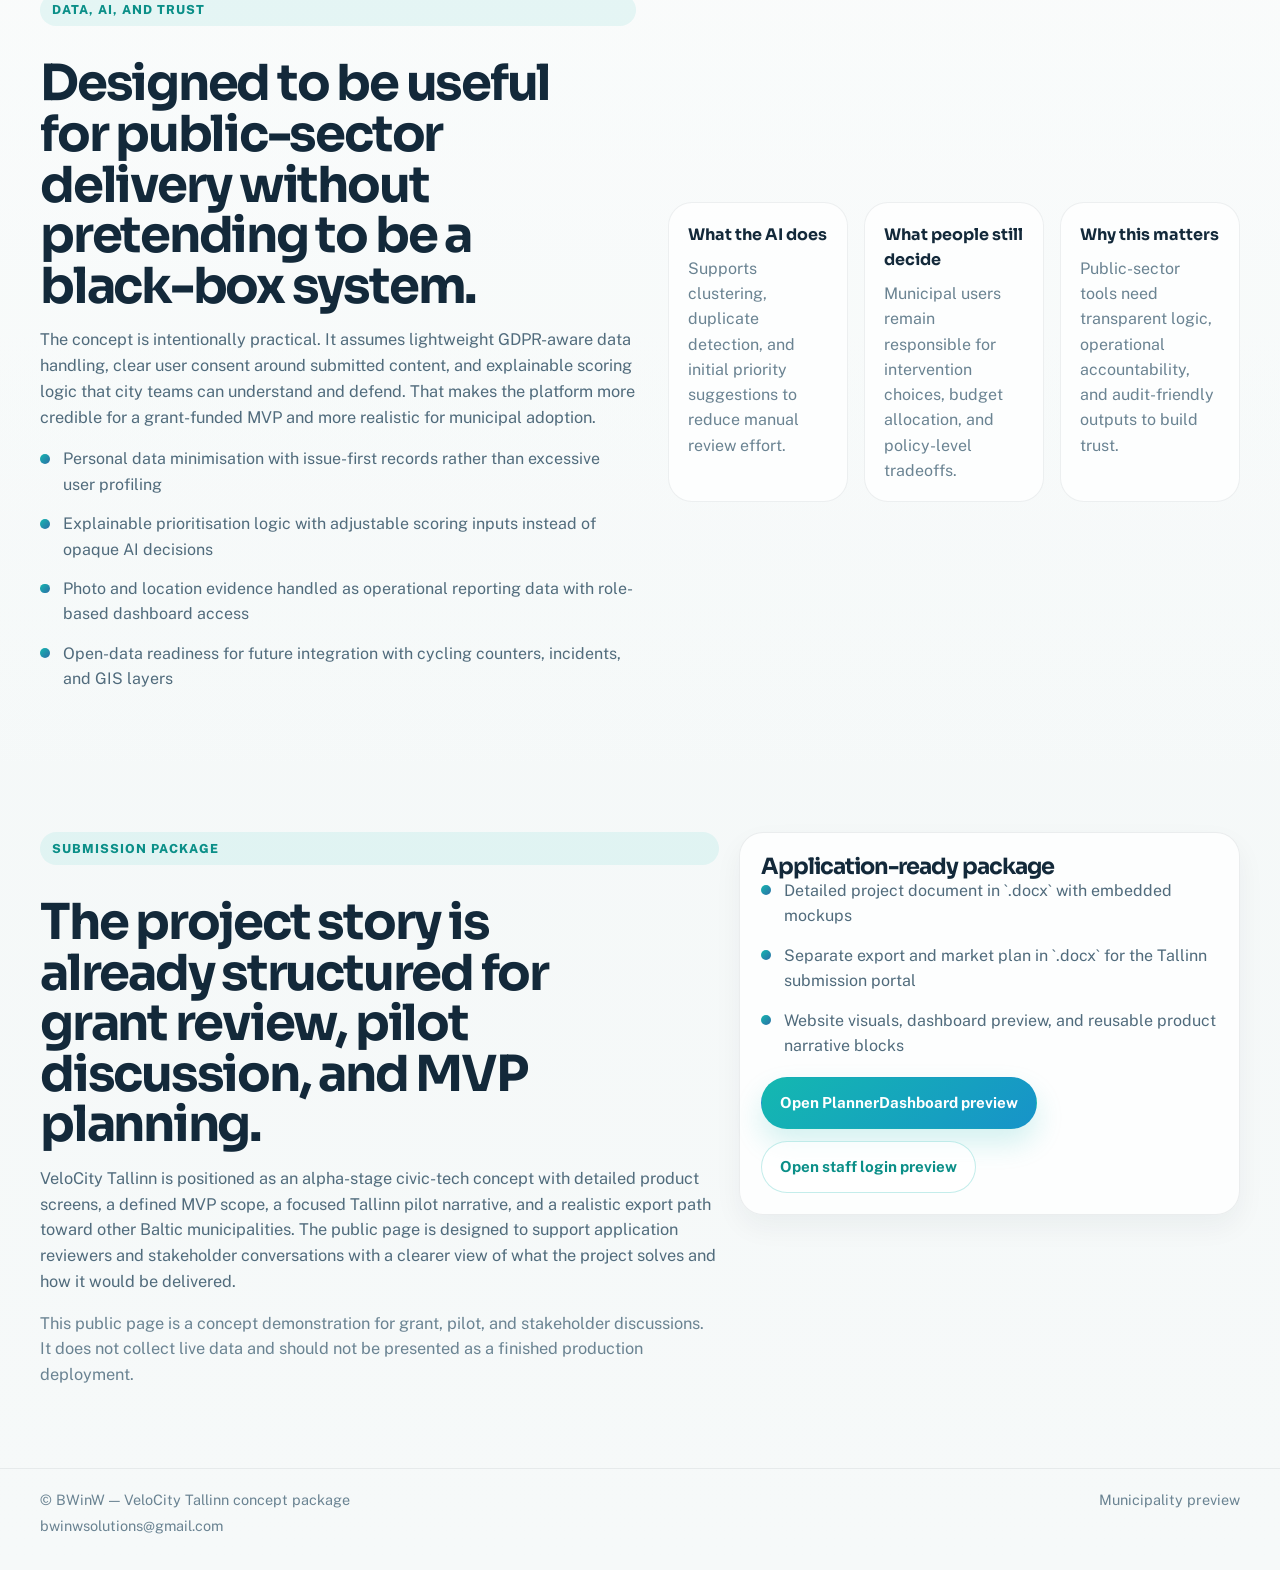
==== commit 20ef2e07: "Remove grant ask metric from landing" ====
--- a/index.html
+++ b/index.html
@@ -107,11 +107,6 @@
           <p>Mockups, architecture, implementation plan, and realistic MVP roadmap are in place.</p>
         </article>
         <article>
-          <span class="metric-kicker">Delivery ask</span>
-          <strong>EUR 30,000 grant</strong>
-          <p>Funding is positioned to build the first working MVP plus a focused Tallinn pilot.</p>
-        </article>
-        <article>
           <span class="metric-kicker">Export path</span>
           <strong>Tartu, Riga, Vilnius</strong>
           <p>The architecture is localisable and designed for Baltic municipal expansion after Tallinn.</p>
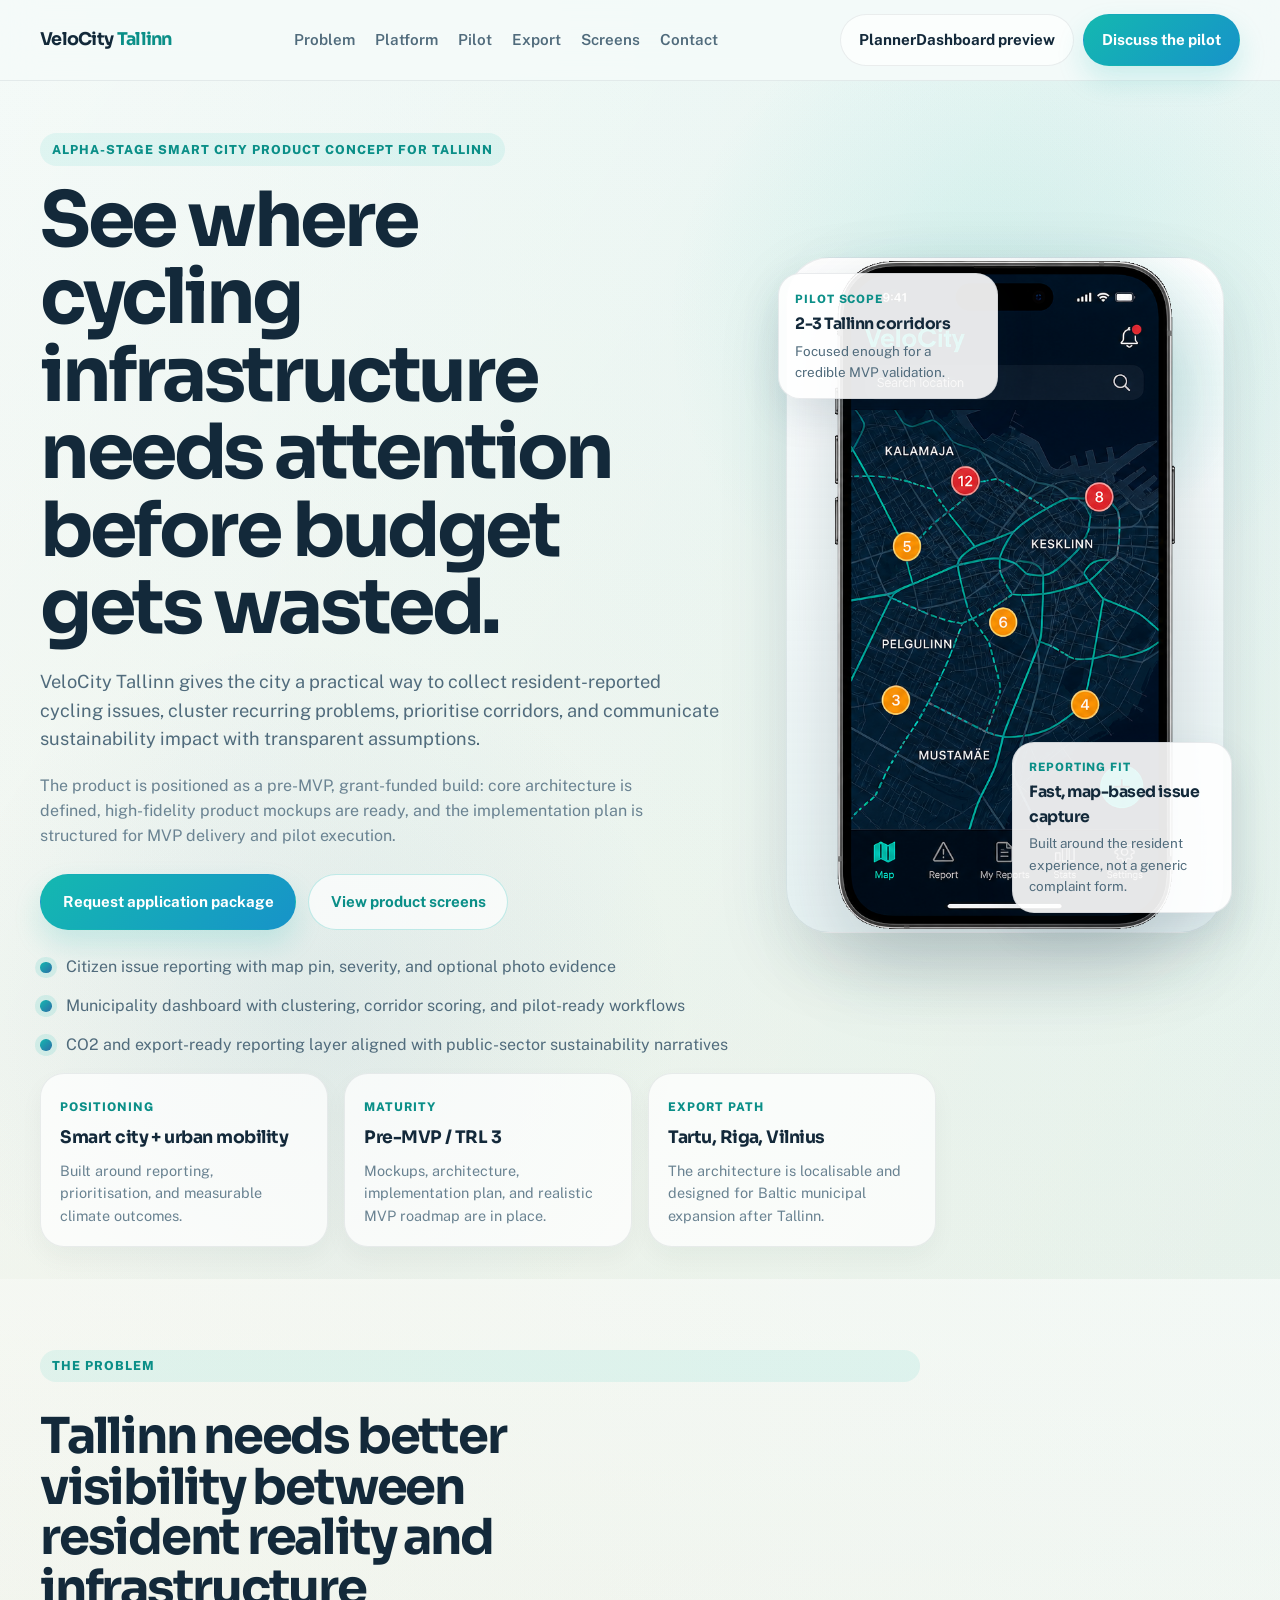
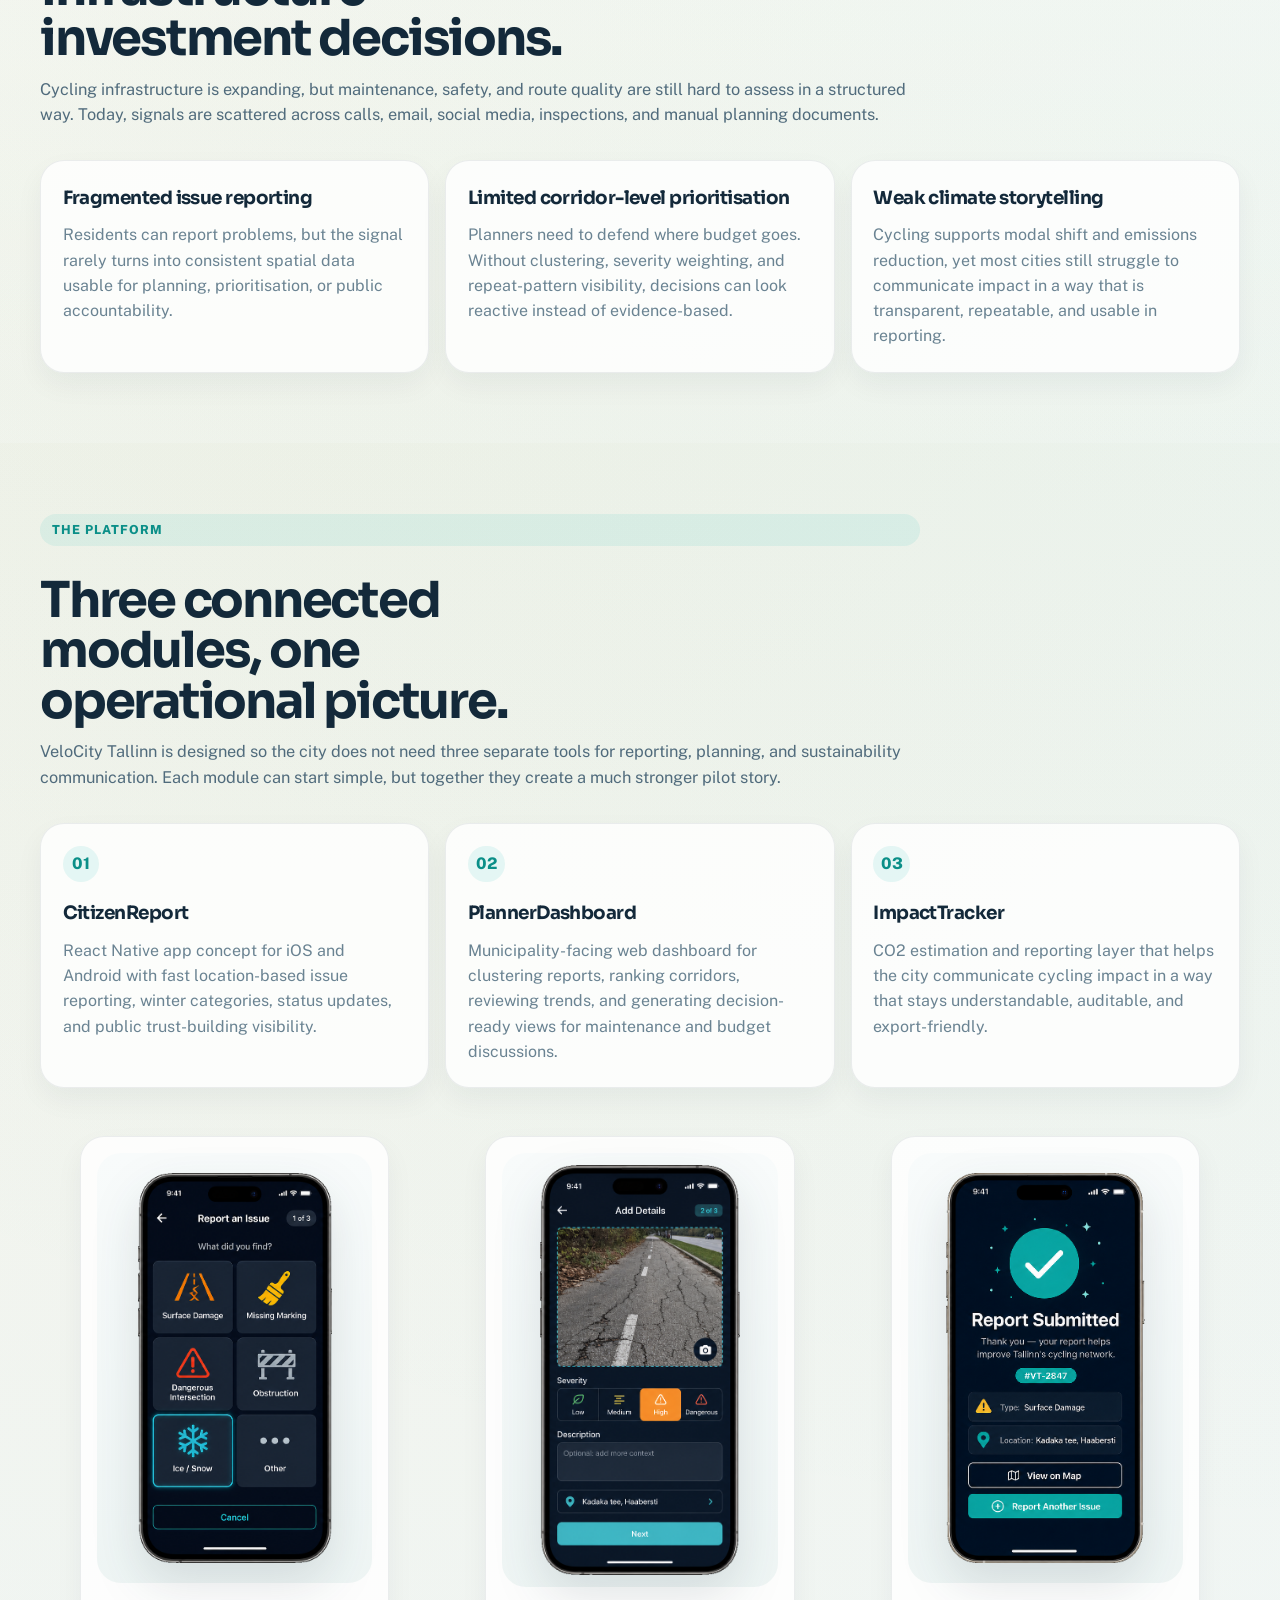
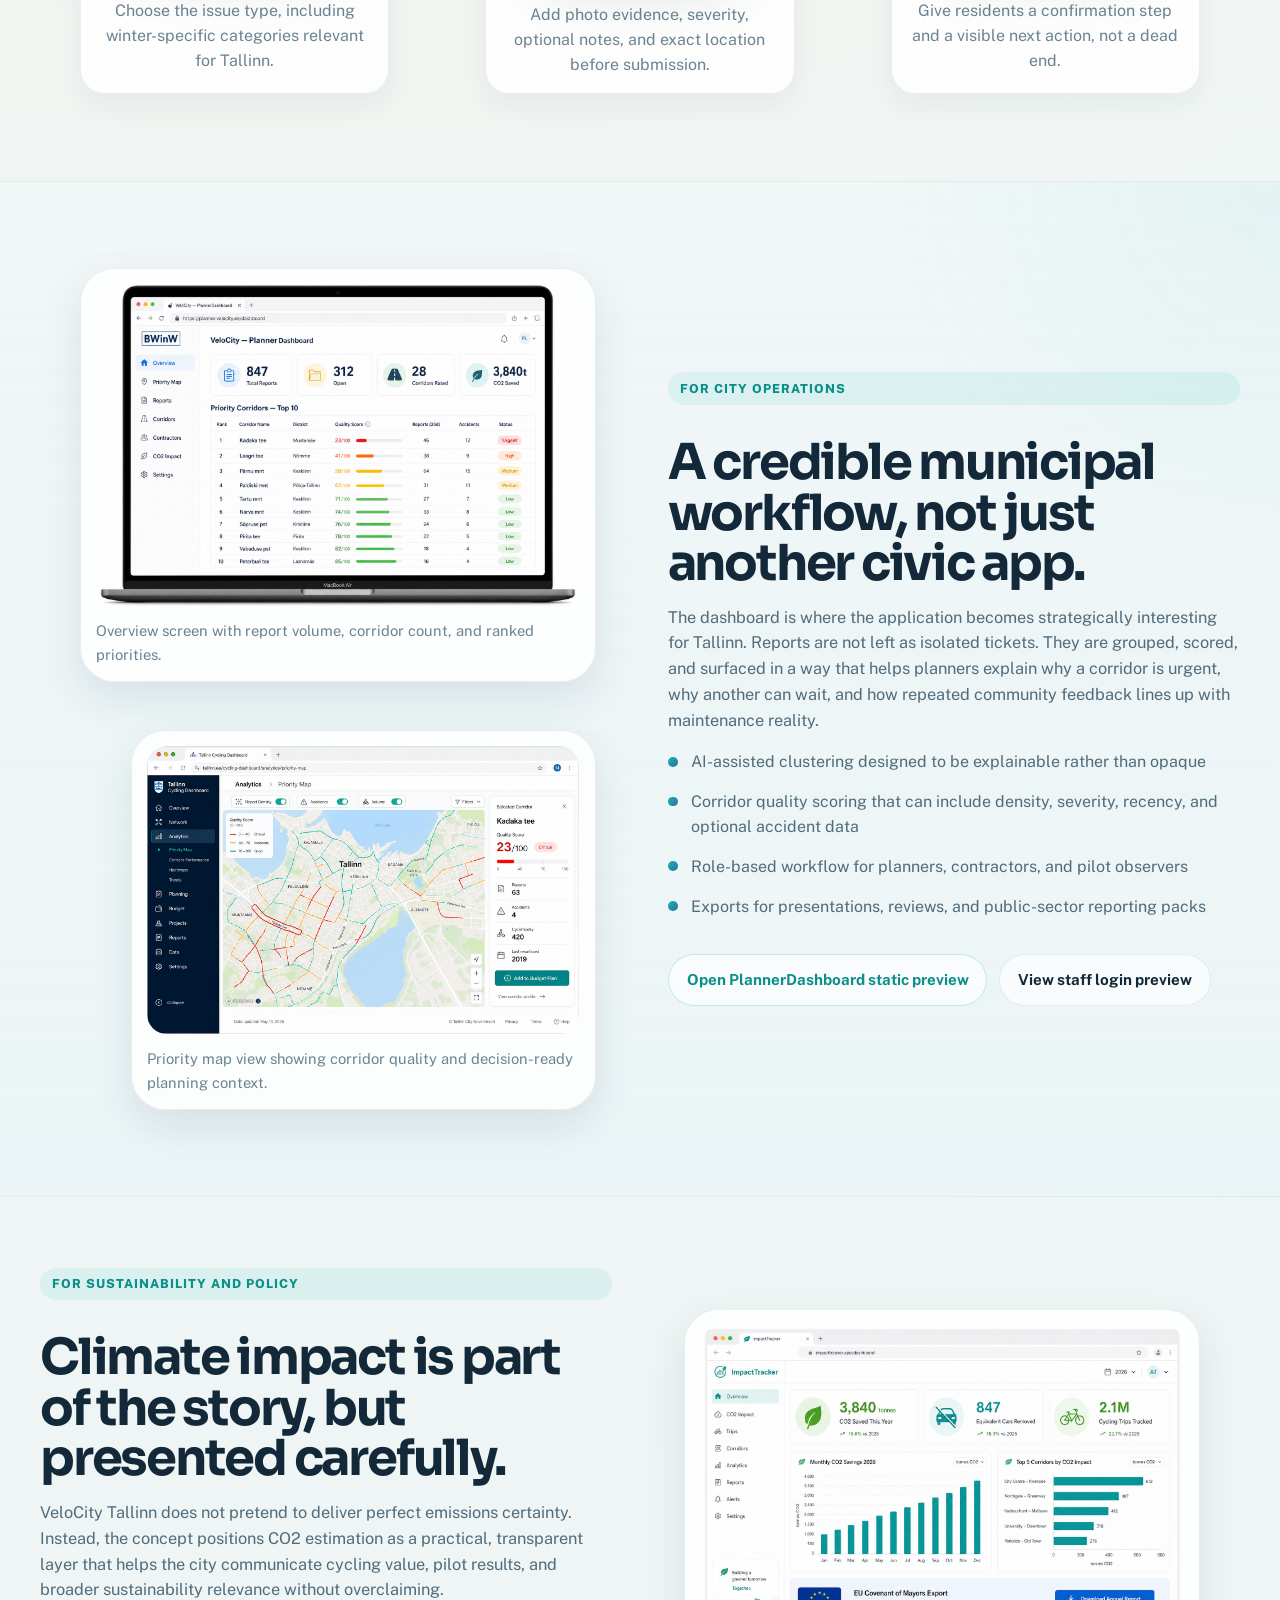
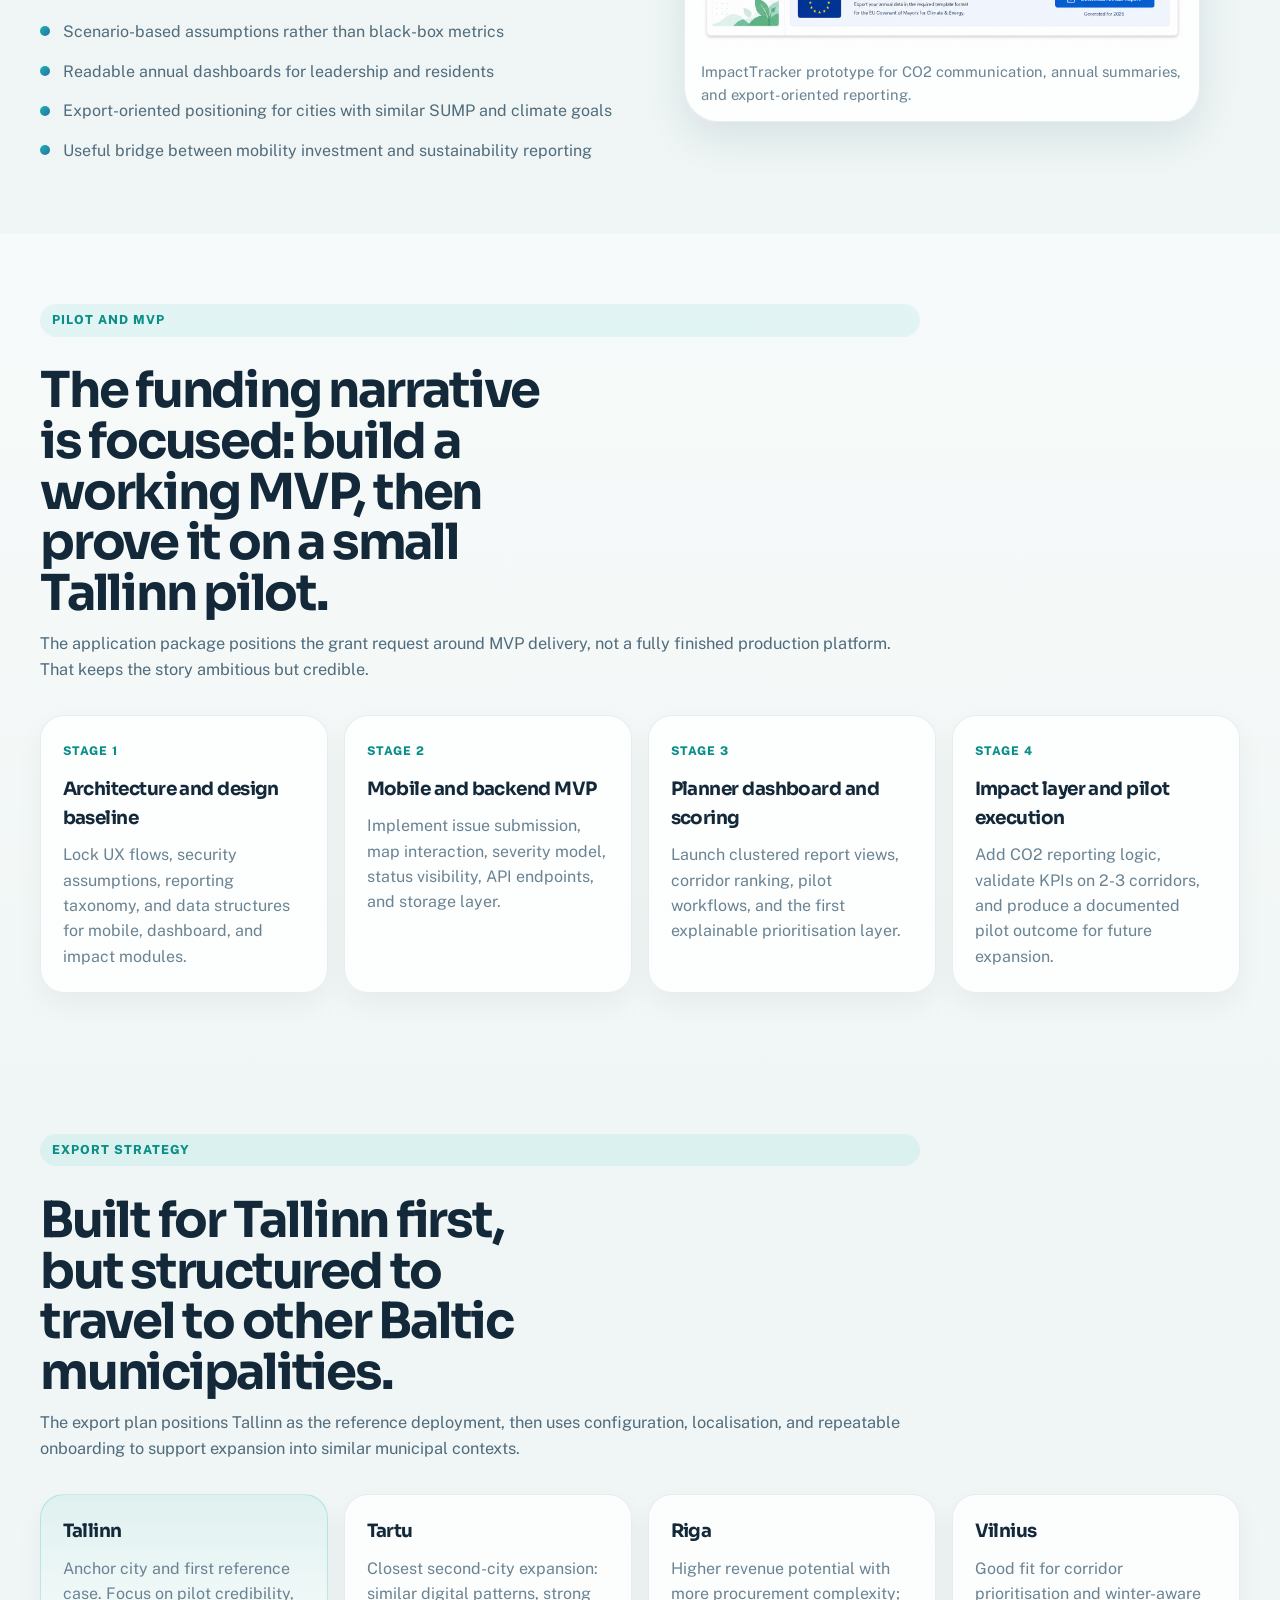
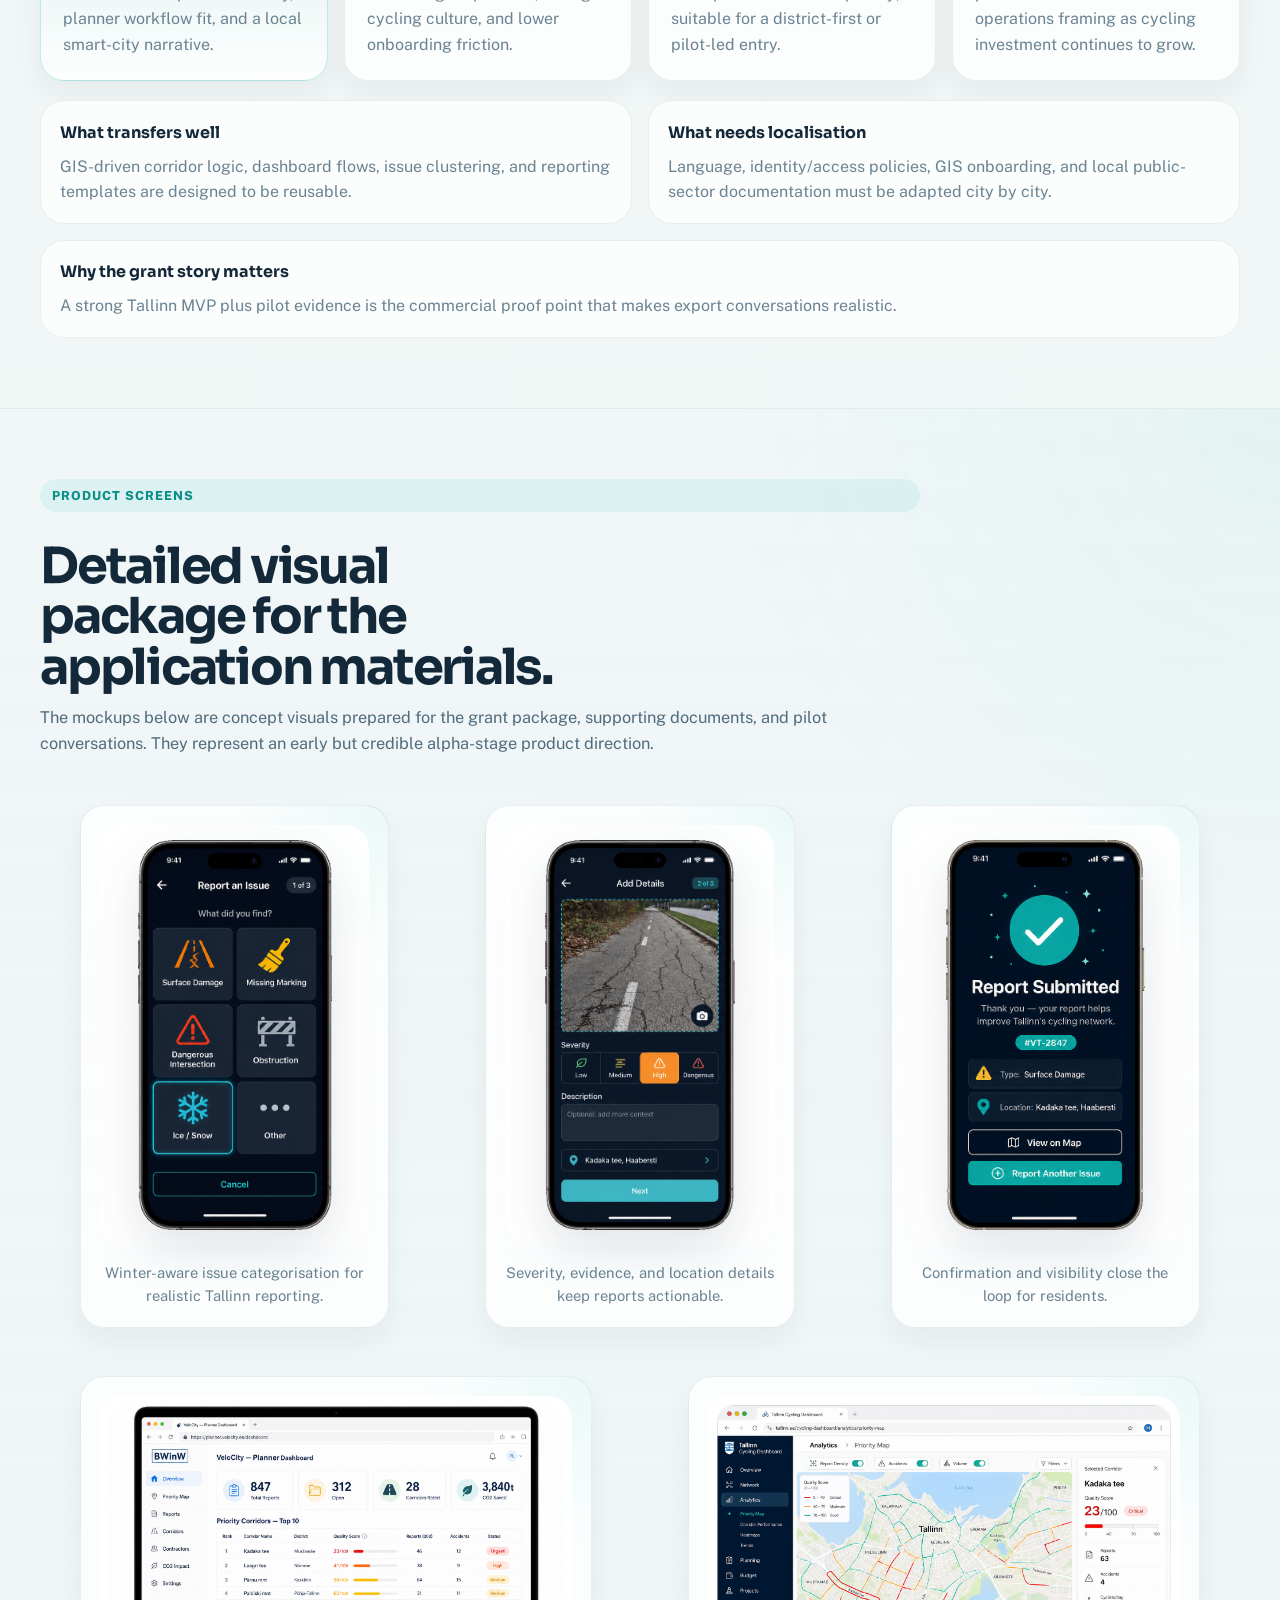
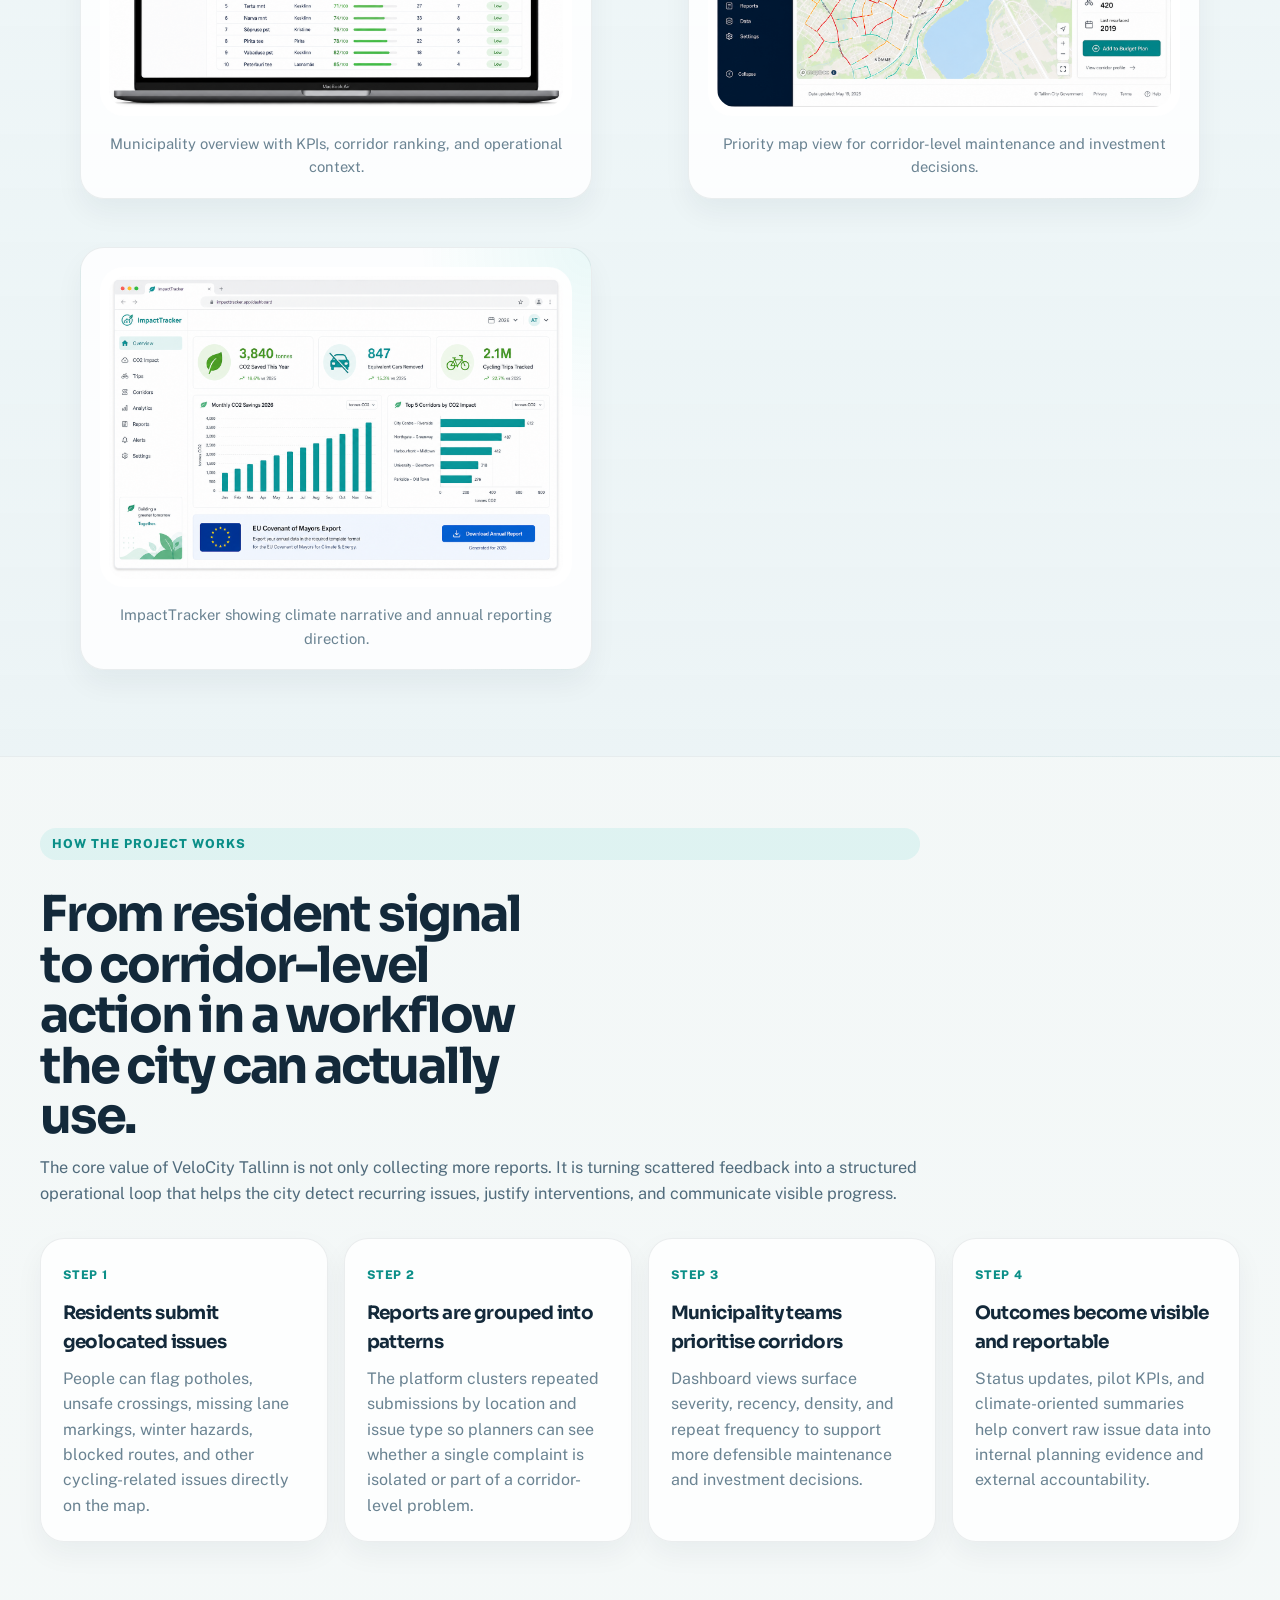
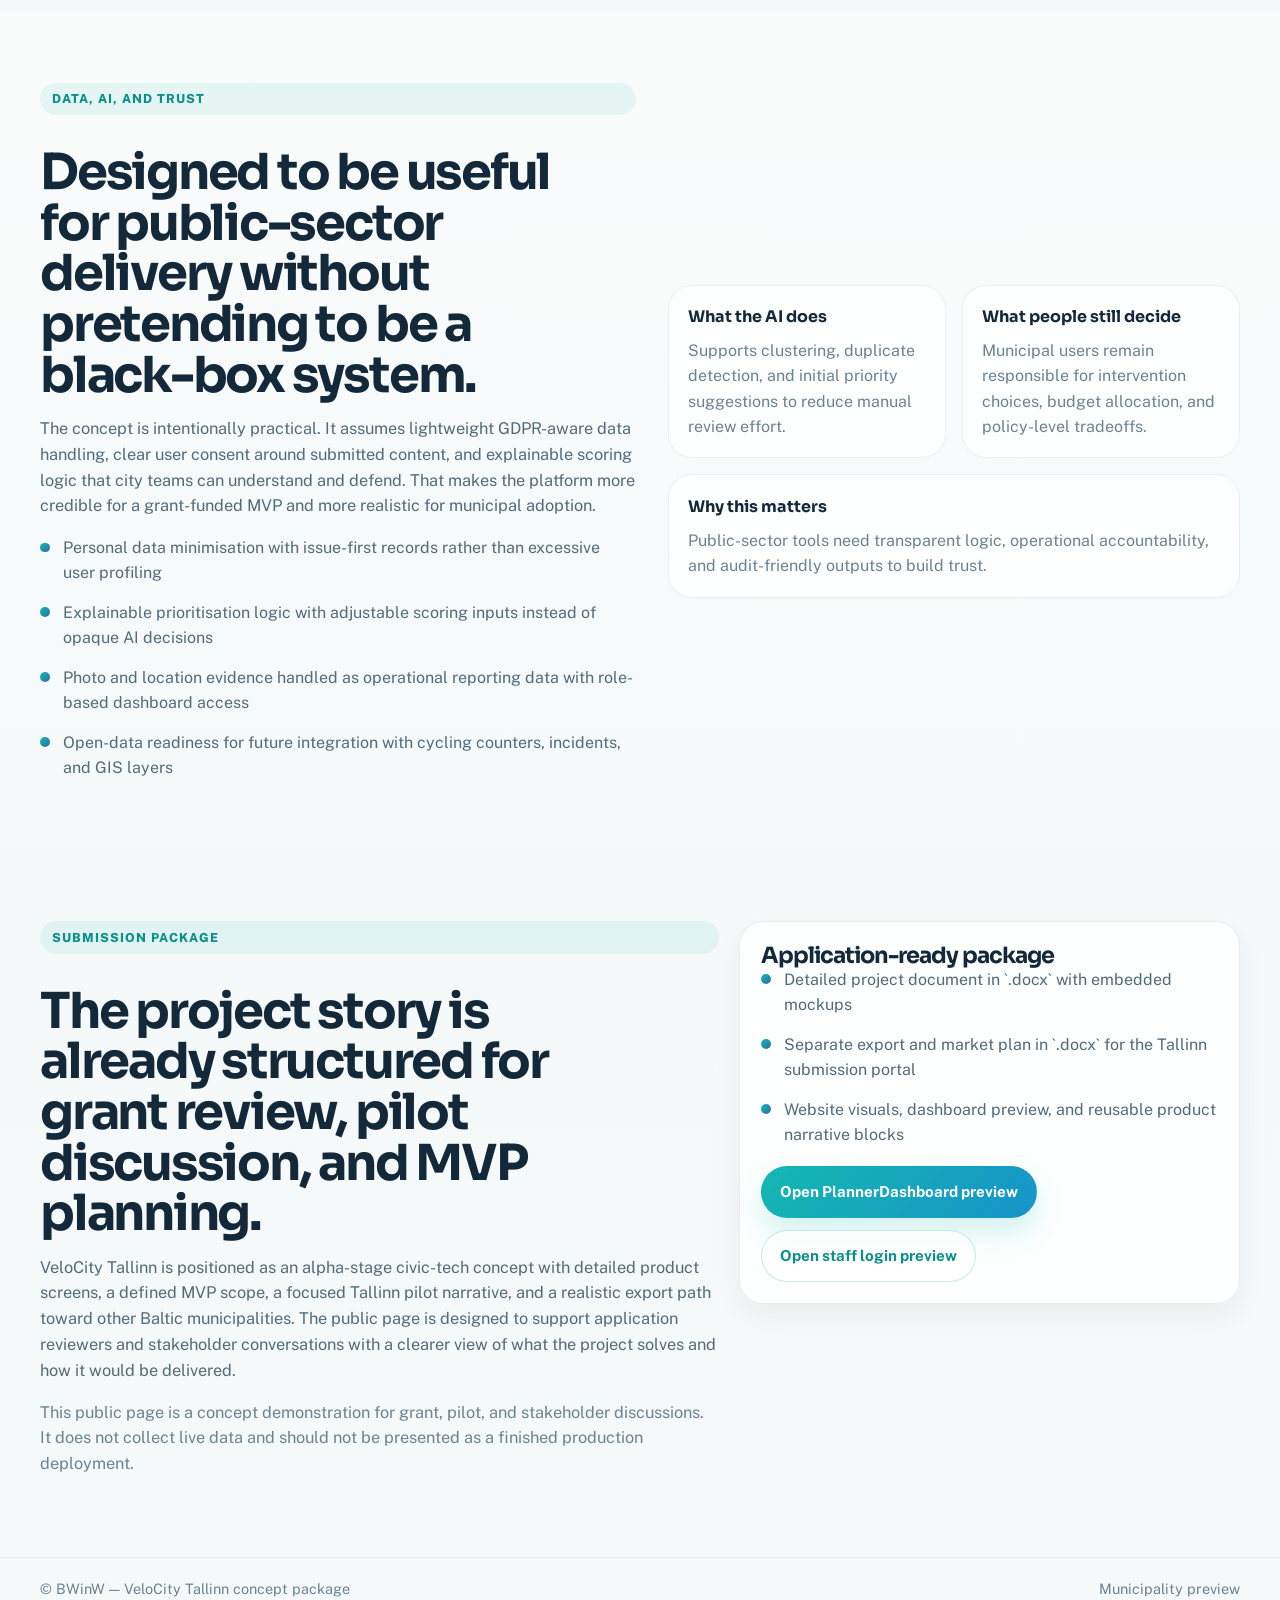
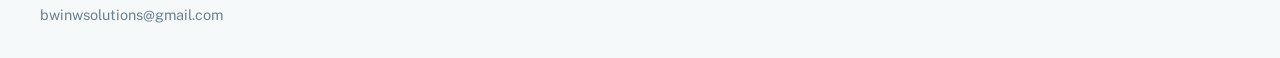
==== commit 6dea7134: "Wrap trust cards into multiple rows" ====
--- a/index.html
+++ b/index.html
@@ -321,7 +321,7 @@
           </article>
         </div>
 
-        <div class="export-band">
+        <div class="export-band trust-band">
           <div>
             <h3>What transfers well</h3>
             <p>GIS-driven corridor logic, dashboard flows, issue clustering, and reporting templates are designed to be reusable.</p>
@@ -444,7 +444,7 @@
             <li>Open-data readiness for future integration with cycling counters, incidents, and GIS layers</li>
           </ul>
         </div>
-        <div class="export-band">
+        <div class="export-band trust-band">
           <div>
             <h3>What the AI does</h3>
             <p>Supports clustering, duplicate detection, and initial priority suggestions to reduce manual review effort.</p>
--- a/styles.css
+++ b/styles.css
@@ -810,6 +810,20 @@
   color: var(--muted);
 }
 
+.trust-band {
+  align-content: start;
+}
+
+@media (min-width: 900px) {
+  .trust-band {
+    grid-template-columns: repeat(2, minmax(0, 1fr));
+  }
+
+  .trust-band > div:last-child {
+    grid-column: 1 / -1;
+  }
+}
+
 .gallery-card {
   display: flex;
   flex-direction: column;
